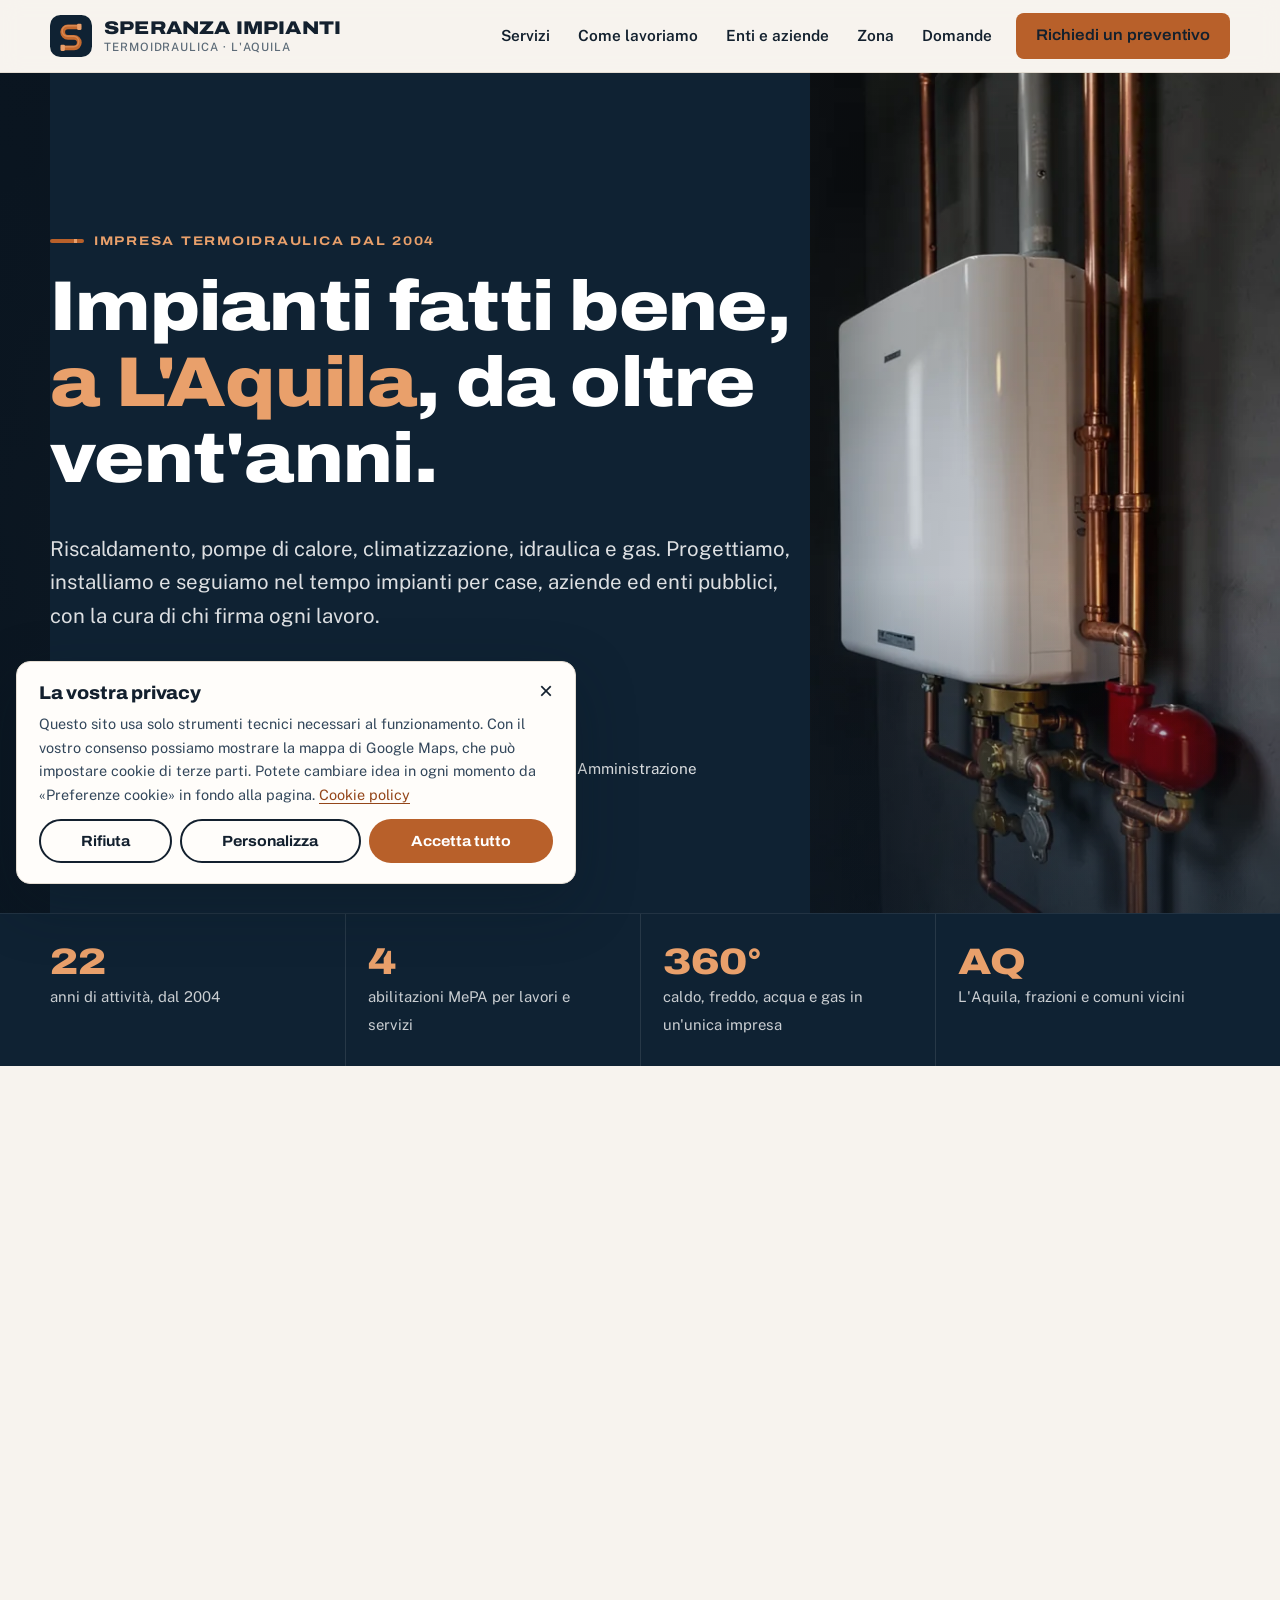
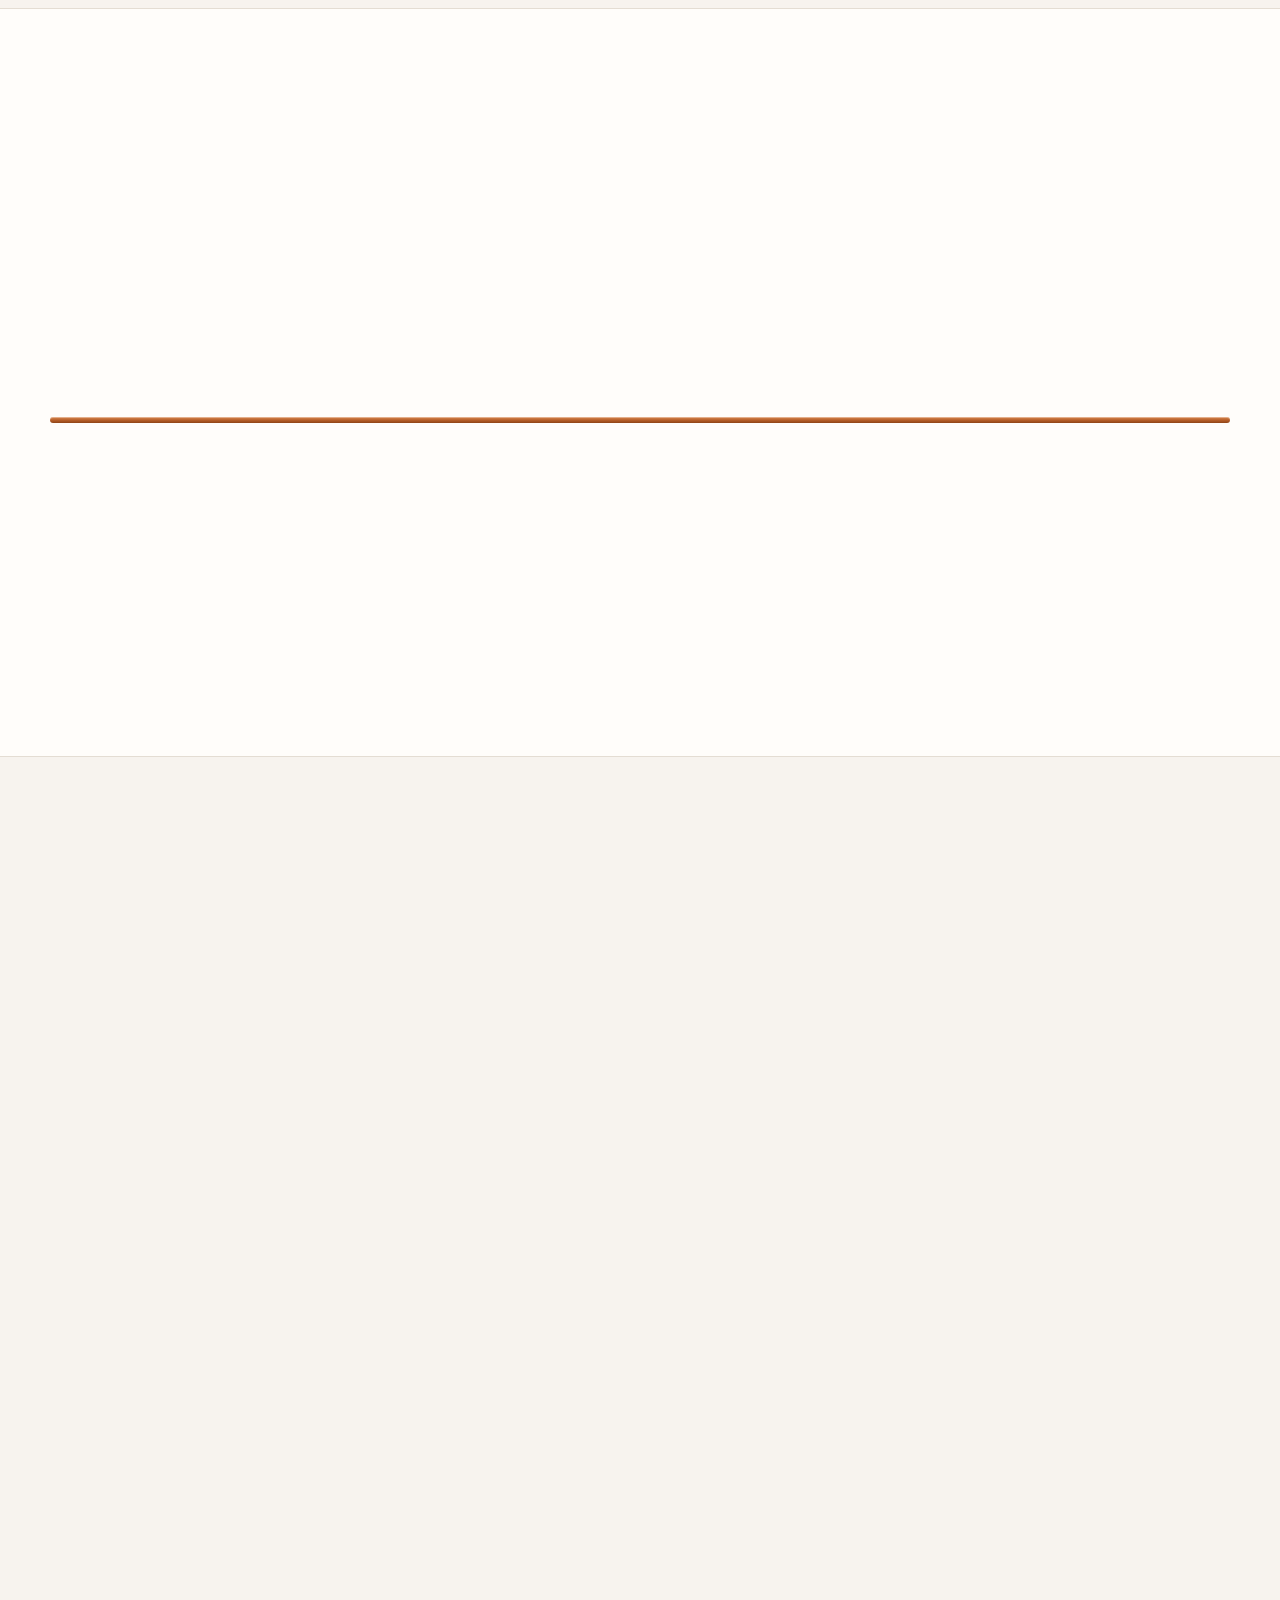
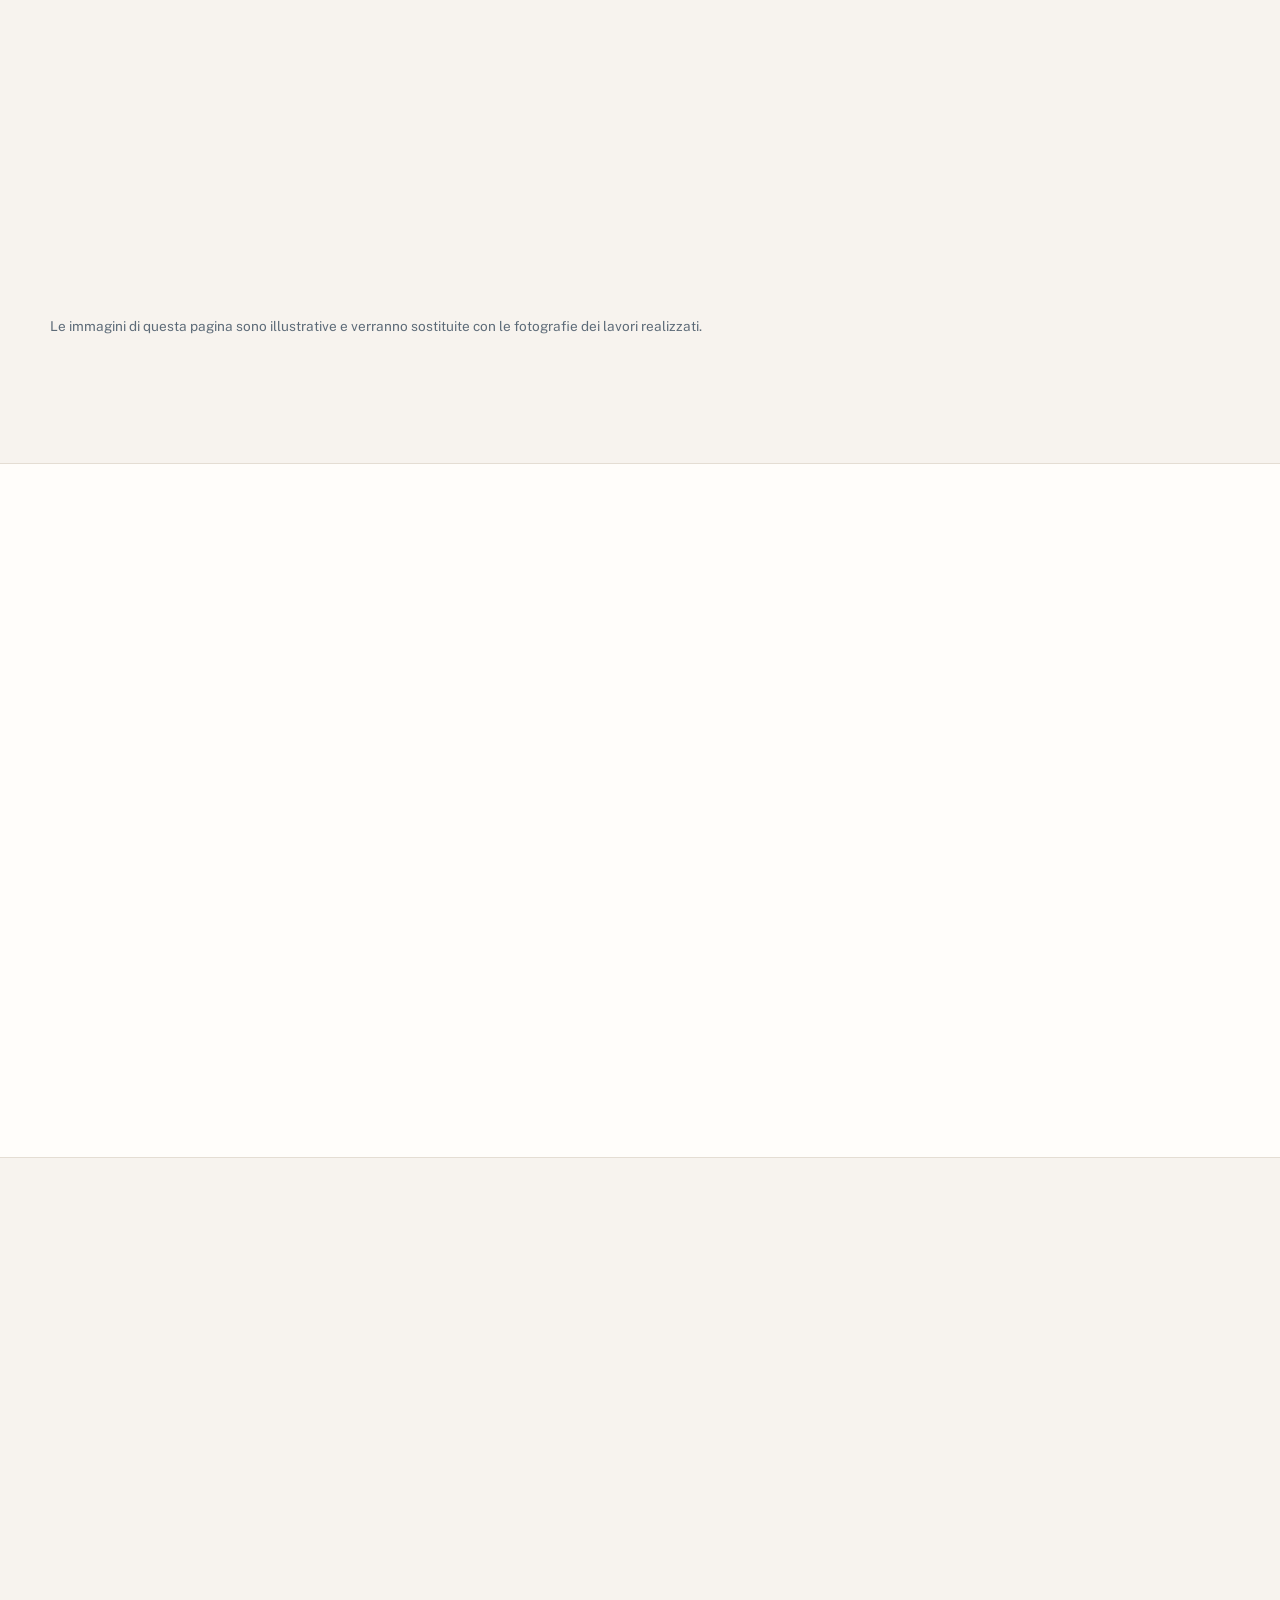
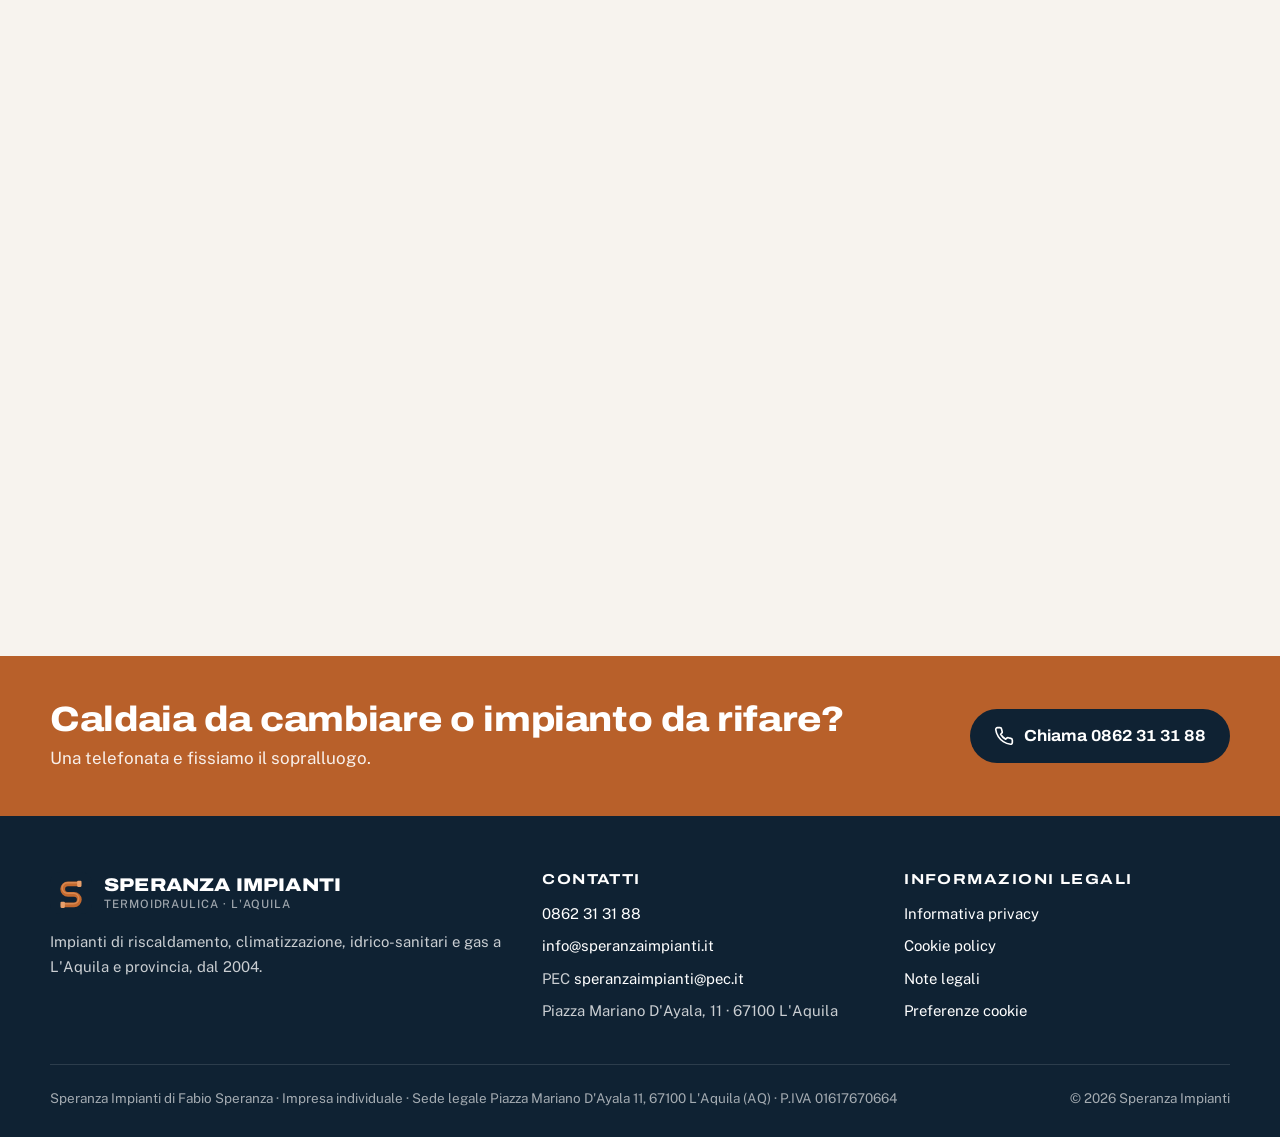
==== index.html @ 98e629a6 "Prima versione della landing page di Speranza Impianti Home con servizi, metodo, abilitazioni MePA, " ====
<!doctype html>
<html lang="it" class="no-js">
<head>
<meta charset="utf-8">
<meta name="viewport" content="width=device-width, initial-scale=1">
<title>Speranza Impianti · Idraulico e termoidraulica a L'Aquila | Caldaie, pompe di calore, clima</title>
<meta name="description" content="Impresa termoidraulica a L'Aquila dal 2004. Installazione e manutenzione di caldaie, pompe di calore, climatizzatori, impianti idraulici e gas. Chiedi un sopralluogo.">
<!-- ANTEPRIMA: togliere "noindex" quando il sito va online sul dominio e i dati sono confermati (vedi README) -->
<meta name="robots" content="noindex, follow">
<link rel="canonical" href="https://www.speranzaimpianti.it/">
<meta name="theme-color" content="#0f2233">
<meta http-equiv="Content-Security-Policy" content="default-src 'self'; img-src 'self' data:; style-src 'self'; script-src 'self'; font-src 'self'; frame-src https://www.google.com https://maps.google.com; connect-src 'self'; base-uri 'self'; form-action 'self' mailto:; object-src 'none'">
<meta name="referrer" content="strict-origin-when-cross-origin">
<meta name="format-detection" content="telephone=yes">
<meta name="geo.region" content="IT-AQ">
<meta name="geo.placename" content="L'Aquila">
<meta name="geo.position" content="42.36265;13.38543">
<meta name="ICBM" content="42.36265, 13.38543">

<meta property="og:type" content="website">
<meta property="og:locale" content="it_IT">
<meta property="og:site_name" content="Speranza Impianti">
<meta property="og:title" content="Speranza Impianti · Termoidraulica a L'Aquila dal 2004">
<meta property="og:description" content="Caldaie, pompe di calore, climatizzazione, impianti idraulici e gas. Lavori fatti bene, con serietà, a L'Aquila e provincia.">
<meta property="og:url" content="https://www.speranzaimpianti.it/">
<meta property="og:image" content="https://www.speranzaimpianti.it/assets/img/og-speranza-impianti.jpg">
<meta property="og:image:width" content="1200">
<meta property="og:image:height" content="630">
<meta name="twitter:card" content="summary_large_image">

<link rel="icon" href="favicon.svg" type="image/svg+xml">
<link rel="icon" href="favicon-32.png" sizes="32x32" type="image/png">
<link rel="apple-touch-icon" href="apple-touch-icon.png">
<link rel="manifest" href="site.webmanifest">
<link rel="preload" href="assets/fonts/archivo-normal.woff2" as="font" type="font/woff2" crossorigin>
<link rel="preload" href="assets/img/hero-1600.webp" as="image" type="image/webp" imagesrcset="assets/img/hero-800.webp 800w, assets/img/hero-1600.webp 1600w" imagesizes="100vw">
<link rel="stylesheet" href="assets/css/style.css">

<script type="application/ld+json">
{
  "@context": "https://schema.org",
  "@graph": [
    {
      "@type": ["HVACBusiness", "Plumber"],
      "@id": "https://www.speranzaimpianti.it/#impresa",
      "name": "Speranza Impianti",
      "legalName": "Speranza Impianti di Fabio Speranza",
      "alternateName": "Speranza Impianti di Speranza Fabio",
      "description": "Impresa termoidraulica a L'Aquila dal 2004: installazione e manutenzione di caldaie, pompe di calore, climatizzatori, impianti idrico-sanitari, impianti gas e impianti tecnologici per privati, aziende ed enti pubblici.",
      "url": "https://www.speranzaimpianti.it/",
      "logo": "https://www.speranzaimpianti.it/apple-touch-icon.png",
      "image": "https://www.speranzaimpianti.it/assets/img/og-speranza-impianti.jpg",
      "telephone": "+390862313188",
      "vatID": "IT01617670664",
      "taxID": "01617670664",
      "foundingDate": "2004",
      "founder": { "@type": "Person", "name": "Fabio Speranza" },
      "address": {
        "@type": "PostalAddress",
        "streetAddress": "Piazza Mariano D'Ayala, 11",
        "addressLocality": "L'Aquila",
        "postalCode": "67100",
        "addressRegion": "AQ",
        "addressCountry": "IT"
      },
      "geo": { "@type": "GeoCoordinates", "latitude": 42.36265, "longitude": 13.38543 },
      "hasMap": "https://www.google.com/maps/search/?api=1&query=Piazza+Mariano+D%27Ayala+11+67100+L%27Aquila",
      "openingHoursSpecification": [
        { "@type": "OpeningHoursSpecification", "dayOfWeek": ["Monday", "Tuesday", "Wednesday", "Thursday", "Friday"], "opens": "08:15", "closes": "12:45" },
        { "@type": "OpeningHoursSpecification", "dayOfWeek": ["Monday", "Tuesday", "Thursday", "Friday"], "opens": "14:15", "closes": "17:00" }
      ],
      "areaServed": [
        { "@type": "City", "name": "L'Aquila" },
        { "@type": "AdministrativeArea", "name": "Provincia dell'Aquila" }
      ],
      "knowsAbout": ["caldaie a condensazione", "pompe di calore", "climatizzazione", "impianti idrico-sanitari", "impianti a gas", "riscaldamento a pavimento", "solare termico", "impianti tecnologici"],
      "hasOfferCatalog": {
        "@type": "OfferCatalog",
        "name": "Servizi di termoidraulica",
        "itemListElement": [
          { "@type": "Offer", "itemOffered": { "@type": "Service", "name": "Installazione e sostituzione caldaie a condensazione" } },
          { "@type": "Offer", "itemOffered": { "@type": "Service", "name": "Manutenzione caldaie e controllo di efficienza energetica" } },
          { "@type": "Offer", "itemOffered": { "@type": "Service", "name": "Pompe di calore e sistemi ibridi" } },
          { "@type": "Offer", "itemOffered": { "@type": "Service", "name": "Installazione climatizzatori" } },
          { "@type": "Offer", "itemOffered": { "@type": "Service", "name": "Impianti idrico-sanitari e rifacimento bagni" } },
          { "@type": "Offer", "itemOffered": { "@type": "Service", "name": "Riscaldamento a pavimento" } },
          { "@type": "Offer", "itemOffered": { "@type": "Service", "name": "Impianti di distribuzione del gas" } },
          { "@type": "Offer", "itemOffered": { "@type": "Service", "name": "Impianti tecnologici per enti pubblici e aziende" } }
        ]
      }
    },
    {
      "@type": "WebSite",
      "@id": "https://www.speranzaimpianti.it/#sito",
      "url": "https://www.speranzaimpianti.it/",
      "name": "Speranza Impianti",
      "inLanguage": "it-IT",
      "publisher": { "@id": "https://www.speranzaimpianti.it/#impresa" }
    },
    {
      "@type": "FAQPage",
      "mainEntity": [
        { "@type": "Question", "name": "In quali zone lavorate?", "acceptedAnswer": { "@type": "Answer", "text": "Lavoriamo a L'Aquila città e nelle frazioni, e nei comuni della provincia vicini al capoluogo. Per interventi più lontani chiamateci e valutiamo caso per caso." } },
        { "@type": "Question", "name": "Ogni quanto va fatta la manutenzione della caldaia?", "acceptedAnswer": { "@type": "Answer", "text": "La frequenza della manutenzione la indicano il costruttore e l'installatore nel libretto di impianto, e per la maggior parte delle caldaie domestiche è annuale. Il controllo di efficienza energetica ha invece scadenze fissate dalla legge in base al tipo e alla potenza dell'impianto. Vi diciamo noi quando è il momento e aggiorniamo il libretto." } },
        { "@type": "Question", "name": "Rilasciate la dichiarazione di conformità?", "acceptedAnswer": { "@type": "Answer", "text": "Sì. Ogni impianto nuovo o modificato viene consegnato con la dichiarazione di conformità prevista dal D.M. 37/2008, completa degli allegati obbligatori. È il documento che serve per l'agibilità, per le pratiche di incentivo e per la sicurezza della casa." } },
        { "@type": "Question", "name": "Una pompa di calore funziona anche con gli inverni dell'Aquila?", "acceptedAnswer": { "@type": "Answer", "text": "Le pompe di calore moderne lavorano anche con temperature esterne molto basse, ma vanno dimensionate bene e abbinate ai terminali giusti. In molte case aquilane la soluzione migliore è un sistema ibrido con caldaia a condensazione. Lo valutiamo insieme durante il sopralluogo." } },
        { "@type": "Question", "name": "Mi aiutate con incentivi e detrazioni?", "acceptedAnswer": { "@type": "Answer", "text": "Vi indichiamo quali incentivi e detrazioni possono applicarsi al vostro intervento e prepariamo la documentazione tecnica che spetta all'impresa. Le regole cambiano spesso, per questo le verifichiamo ogni volta prima del preventivo." } },
        { "@type": "Question", "name": "Lavorate anche per enti pubblici e aziende?", "acceptedAnswer": { "@type": "Answer", "text": "Sì. L'impresa è abilitata sul Mercato Elettronico della Pubblica Amministrazione (MePA) per impianti tecnologici, impianti idrico-sanitari, impianti elettrici interni e servizi termoidraulici e di condizionamento." } }
      ]
    }
  ]
}
</script>
<script src="assets/js/main.js" defer></script>
</head>
<body>
<a class="skip" href="#contenuto">Vai al contenuto</a>

<svg class="sprite" width="0" height="0" aria-hidden="true">
  <symbol id="i-phone" viewBox="0 0 24 24"><path fill="none" stroke="currentColor" stroke-width="2" stroke-linecap="round" stroke-linejoin="round" d="M22 16.9v3a2 2 0 0 1-2.2 2 19.8 19.8 0 0 1-8.6-3.1 19.5 19.5 0 0 1-6-6A19.8 19.8 0 0 1 2.1 4.2 2 2 0 0 1 4.1 2h3a2 2 0 0 1 2 1.7c.1 1 .4 1.9.7 2.8a2 2 0 0 1-.5 2.1L8 9.9a16 16 0 0 0 6 6l1.3-1.3a2 2 0 0 1 2.1-.4c.9.3 1.8.6 2.8.7a2 2 0 0 1 1.7 2z"/></symbol>
  <symbol id="i-pin" viewBox="0 0 24 24"><path fill="none" stroke="currentColor" stroke-width="2" stroke-linecap="round" stroke-linejoin="round" d="M20 10c0 6-8 12-8 12s-8-6-8-12a8 8 0 0 1 16 0z"/><circle cx="12" cy="10" r="3" fill="none" stroke="currentColor" stroke-width="2"/></symbol>
  <symbol id="i-clock" viewBox="0 0 24 24"><circle cx="12" cy="12" r="10" fill="none" stroke="currentColor" stroke-width="2"/><path fill="none" stroke="currentColor" stroke-width="2" stroke-linecap="round" d="M12 6v6l4 2"/></symbol>
  <symbol id="i-mail" viewBox="0 0 24 24"><rect x="2" y="4" width="20" height="16" rx="2" fill="none" stroke="currentColor" stroke-width="2"/><path fill="none" stroke="currentColor" stroke-width="2" d="m22 6-10 7L2 6"/></symbol>
  <symbol id="i-check" viewBox="0 0 24 24"><path fill="none" stroke="currentColor" stroke-width="2.4" stroke-linecap="round" stroke-linejoin="round" d="M20 6 9 17l-5-5"/></symbol>
  <symbol id="i-shield" viewBox="0 0 24 24"><path fill="none" stroke="currentColor" stroke-width="2" stroke-linejoin="round" d="M12 22s8-4 8-10V5l-8-3-8 3v7c0 6 8 10 8 10z"/><path fill="none" stroke="currentColor" stroke-width="2" stroke-linecap="round" stroke-linejoin="round" d="m9 12 2 2 4-4"/></symbol>
  <symbol id="i-calendar" viewBox="0 0 24 24"><rect x="3" y="4" width="18" height="18" rx="2" fill="none" stroke="currentColor" stroke-width="2"/><path fill="none" stroke="currentColor" stroke-width="2" stroke-linecap="round" d="M16 2v4M8 2v4M3 10h18"/></symbol>
  <symbol id="i-doc" viewBox="0 0 24 24"><path fill="none" stroke="currentColor" stroke-width="2" stroke-linejoin="round" d="M14 2H6a2 2 0 0 0-2 2v16a2 2 0 0 0 2 2h12a2 2 0 0 0 2-2V8z"/><path fill="none" stroke="currentColor" stroke-width="2" stroke-linecap="round" d="M14 2v6h6M8 13h8M8 17h6"/></symbol>
  <symbol id="i-tool" viewBox="0 0 24 24"><path fill="none" stroke="currentColor" stroke-width="2" stroke-linecap="round" stroke-linejoin="round" d="M14.7 6.3a1 1 0 0 0 0 1.4l1.6 1.6a1 1 0 0 0 1.4 0l3.8-3.8a6 6 0 0 1-7.9 7.9l-6.9 6.9a2.1 2.1 0 0 1-3-3l6.9-6.9a6 6 0 0 1 7.9-7.9z"/></symbol>
  <symbol id="i-flame" viewBox="0 0 24 24"><path fill="none" stroke="currentColor" stroke-width="2" stroke-linecap="round" stroke-linejoin="round" d="M8.5 14.5A2.5 2.5 0 0 0 11 12c0-1.4-.5-2-1-3-1.1-2.1-.2-4 2-6 .5 2.5 2 4.9 4 6.5 2 1.6 3 3.5 3 5.5a7 7 0 1 1-14 0c0-1.2.4-2.3 1-3.4.5 1.3 1.5 2.4 2.5 2.9z"/></symbol>
  <symbol id="i-drop" viewBox="0 0 24 24"><path fill="none" stroke="currentColor" stroke-width="2" stroke-linejoin="round" d="M12 2.7s6.5 7 6.5 11.8a6.5 6.5 0 0 1-13 0C5.5 9.7 12 2.7 12 2.7z"/></symbol>
  <symbol id="i-snow" viewBox="0 0 24 24"><path fill="none" stroke="currentColor" stroke-width="2" stroke-linecap="round" d="M12 2v20M4.9 6l14.2 12M19.1 6 4.9 18M9 4l3 2 3-2M9 20l3-2 3 2"/></symbol>
  <symbol id="i-leaf" viewBox="0 0 24 24"><path fill="none" stroke="currentColor" stroke-width="2" stroke-linecap="round" stroke-linejoin="round" d="M11 20A7 7 0 0 1 9.8 6.1C15.5 5 17 4.5 19 2c1 2 2 4.2 2 8 0 5.5-4.8 10-10 10z"/><path fill="none" stroke="currentColor" stroke-width="2" stroke-linecap="round" d="M2 21c0-3 1.9-5.5 5.1-6.1 2.4-.4 4.9-2 5.9-3.9"/></symbol>
  <symbol id="i-building" viewBox="0 0 24 24"><rect x="4" y="2" width="16" height="20" rx="1" fill="none" stroke="currentColor" stroke-width="2"/><path fill="none" stroke="currentColor" stroke-width="2" stroke-linecap="round" d="M9 22v-4h6v4M8 6h.01M12 6h.01M16 6h.01M8 10h.01M12 10h.01M16 10h.01M8 14h.01M12 14h.01M16 14h.01"/></symbol>
  <symbol id="i-handshake" viewBox="0 0 24 24"><path fill="none" stroke="currentColor" stroke-width="2" stroke-linecap="round" stroke-linejoin="round" d="m11 17 2 2a1 1 0 1 0 3-3M14 14l2.5 2.5a1 1 0 1 0 3-3l-3.9-3.9a3 3 0 0 0-4.2 0l-.9.9a1 1 0 1 1-3-3l2.8-2.8a5.8 5.8 0 0 1 7.1-.9l.5.3a4 4 0 0 0 2.6.6H21M21 3l1 11h-2M3 3 2 14l6.5 6.5a1 1 0 1 0 3-3M3 4h8"/></symbol>
  <symbol id="i-menu" viewBox="0 0 24 24"><path fill="none" stroke="currentColor" stroke-width="2" stroke-linecap="round" d="M3 6h18M3 12h18M3 18h18"/></symbol>
  <symbol id="i-logo" viewBox="0 0 48 48"><rect width="48" height="48" rx="12" fill="#0f2233"/><path d="M33 13.5H20.5a6 6 0 0 0 0 12h7a6 6 0 0 1 0 12H15" fill="none" stroke="#c46a2f" stroke-width="5.5" stroke-linecap="round"/><path d="M33 13.5H20.5a6 6 0 0 0 0 12h7a6 6 0 0 1 0 12H15" fill="none" stroke="#e9a06b" stroke-width="1.6" stroke-linecap="round" opacity=".55" transform="translate(-.6 -1.2)"/><rect x="31" y="10" width="5" height="7" rx="1.2" fill="#e9a06b"/><rect x="12" y="34" width="5" height="7" rx="1.2" fill="#e9a06b"/></symbol>
</svg>

<header class="site-header">
  <div class="wrap header-in">
    <a class="brand" href="#top" aria-label="Speranza Impianti, torna all'inizio">
      <svg aria-hidden="true"><use href="#i-logo"/></svg>
      <span class="brand-name">SPERANZA IMPIANTI<small>Termoidraulica · L'Aquila</small></span>
    </a>
    <button class="nav-toggle" aria-expanded="false" aria-controls="menu" aria-label="Apri il menu"><svg aria-hidden="true"><use href="#i-menu"/></svg></button>
    <nav class="nav" id="menu" aria-label="Menu principale">
      <a href="#servizi">Servizi</a>
      <a href="#metodo">Come lavoriamo</a>
      <a href="#enti">Enti e aziende</a>
      <a href="#zona">Zona</a>
      <a href="#faq">Domande</a>
      <a class="btn btn-primary" href="#contatti">Richiedi un preventivo</a>
    </nav>
  </div>
</header>

<main id="contenuto">
  <section class="hero" id="top">
    <div class="hero-media">
      <img src="assets/img/hero-1600.webp" srcset="assets/img/hero-800.webp 800w, assets/img/hero-1600.webp 1600w" sizes="100vw" width="1600" height="900" alt="Caldaia murale a condensazione con tubazioni in rame e vaso di espansione rosso" fetchpriority="high">
    </div>
    <div class="wrap">
      <div class="hero-in on-dark">
        <span class="kicker">Impresa termoidraulica dal 2004</span>
        <h1>Impianti fatti bene, <em>a L'Aquila</em>, da oltre vent'anni.</h1>
        <p class="lead">Riscaldamento, pompe di calore, climatizzazione, idraulica e gas. Progettiamo, installiamo e seguiamo nel tempo impianti per case, aziende ed enti pubblici, con la cura di chi firma ogni lavoro.</p>
        <div class="hero-cta">
          <a class="btn btn-primary" href="#contatti"><svg aria-hidden="true"><use href="#i-calendar"/></svg>Chiedi un sopralluogo</a>
          <a class="btn btn-ghost" href="tel:+390862313188"><svg aria-hidden="true"><use href="#i-phone"/></svg>0862 31 31 88</a>
        </div>
        <ul class="hero-facts">
          <li><svg aria-hidden="true"><use href="#i-check"/></svg>Impianti certificati D.M. 37/2008</li>
          <li><svg aria-hidden="true"><use href="#i-check"/></svg>Abilitati MePA per la Pubblica Amministrazione</li>
          <li><svg aria-hidden="true"><use href="#i-check"/></svg>Ufficio in Piazza Mariano D'Ayala</li>
        </ul>
      </div>
    </div>
  </section>

  <section class="stats" aria-label="L'impresa in breve">
    <div class="wrap stats-in">
      <div class="stat"><b data-anni>20+</b><span>anni di attività, dal 2004</span></div>
      <div class="stat"><b>4</b><span>abilitazioni MePA per lavori e servizi</span></div>
      <div class="stat"><b>360°</b><span>caldo, freddo, acqua e gas in un'unica impresa</span></div>
      <div class="stat"><b>AQ</b><span>L'Aquila, frazioni e comuni vicini</span></div>
    </div>
  </section>

  <section class="section" id="servizi">
    <div class="wrap">
      <div class="section-head reveal">
        <div>
          <span class="kicker">01 · Servizi</span>
          <h2>Tutto quello che scalda, rinfresca e porta l'acqua in casa.</h2>
        </div>
        <p>Un solo interlocutore dall'impianto nuovo alla manutenzione. Scegliamo con voi la soluzione adatta all'edificio, al clima aquilano e al budget, e la realizziamo a regola d'arte.</p>
      </div>

      <div class="services">
        <article class="card reveal">
          <figure><img src="assets/img/caldaia-640.webp" srcset="assets/img/caldaia-640.webp 640w, assets/img/caldaia-1200.webp 1200w" sizes="(max-width: 640px) 100vw, (max-width: 1000px) 50vw, 380px" width="640" height="416" loading="lazy" alt="Tecnico che analizza i fumi di una caldaia murale"></figure>
          <div class="card-body">
            <h3>Caldaie a condensazione</h3>
            <p>Installazione e sostituzione di caldaie murali e a basamento, con analisi dei fumi, scarichi a norma e messa in servizio.</p>
            <ul><li>Sostituzione della vecchia caldaia</li><li>Manutenzione e libretto di impianto</li><li>Controllo di efficienza energetica</li></ul>
          </div>
        </article>
        <article class="card reveal">
          <figure><img src="assets/img/pompa-calore-640.webp" srcset="assets/img/pompa-calore-640.webp 640w, assets/img/pompa-calore-1200.webp 1200w" sizes="(max-width: 640px) 100vw, (max-width: 1000px) 50vw, 380px" width="640" height="416" loading="lazy" alt="Unità esterna di una pompa di calore accanto a un muro in pietra con la neve"></figure>
          <div class="card-body">
            <h3>Pompe di calore e sistemi ibridi</h3>
            <p>Pompe di calore aria-acqua e sistemi ibridi con caldaia, dimensionati per gli inverni di montagna e per ridurre i consumi.</p>
            <ul><li>Riscaldamento e acqua calda sanitaria</li><li>Integrazione con impianti esistenti</li><li>Supporto per incentivi e detrazioni</li></ul>
          </div>
        </article>
        <article class="card reveal">
          <figure><img src="assets/img/climatizzazione-640.webp" srcset="assets/img/climatizzazione-640.webp 640w, assets/img/climatizzazione-1200.webp 1200w" sizes="(max-width: 640px) 100vw, (max-width: 1000px) 50vw, 380px" width="640" height="416" loading="lazy" alt="Soggiorno luminoso con climatizzatore a parete"></figure>
          <div class="card-body">
            <h3>Climatizzazione</h3>
            <p>Climatizzatori mono e multisplit, canalizzati e sistemi per uffici e negozi, installati con linee pulite e scarichi condensa curati.</p>
            <ul><li>Installazione e sostituzione</li><li>Sanificazione e manutenzione</li><li>Pompe di calore aria-aria</li></ul>
          </div>
        </article>
        <article class="card reveal">
          <figure><img src="assets/img/bagno-640.webp" srcset="assets/img/bagno-640.webp 640w, assets/img/bagno-1200.webp 1200w" sizes="(max-width: 640px) 100vw, (max-width: 1000px) 50vw, 380px" width="640" height="416" loading="lazy" alt="Bagno ristrutturato con doccia a filo pavimento e mobile sospeso in legno"></figure>
          <div class="card-body">
            <h3>Impianti idrico-sanitari e bagni</h3>
            <p>Rifacimento di impianti idrici e scarichi, bagni nuovi chiavi in mano, adduzione e distribuzione dell'acqua in case e condomini.</p>
            <ul><li>Ristrutturazione completa del bagno</li><li>Sostituzione di tubazioni vecchie</li><li>Riparazione di perdite</li></ul>
          </div>
        </article>
        <article class="card reveal">
          <figure><img src="assets/img/pavimento-640.webp" srcset="assets/img/pavimento-640.webp 640w, assets/img/pavimento-1200.webp 1200w" sizes="(max-width: 640px) 100vw, (max-width: 1000px) 50vw, 380px" width="640" height="416" loading="lazy" alt="Posa di tubazioni per il riscaldamento a pavimento con collettore"></figure>
          <div class="card-body">
            <h3>Riscaldamento a pavimento e radiatori</h3>
            <p>Impianti radianti a pavimento, collettori e termoregolazione, oppure radiatori e valvole termostatiche per scaldare ogni stanza in modo uniforme.</p>
            <ul><li>Impianti radianti nelle ristrutturazioni</li><li>Termoregolazione e contabilizzazione</li><li>Bilanciamento e lavaggio impianti</li></ul>
          </div>
        </article>
        <article class="card reveal">
          <figure><img src="assets/img/manutenzione-640.webp" srcset="assets/img/manutenzione-640.webp 640w, assets/img/manutenzione-1200.webp 1200w" sizes="(max-width: 640px) 100vw, (max-width: 1000px) 50vw, 380px" width="640" height="416" loading="lazy" alt="Mani di un idraulico che serrano un raccordo in ottone su un tubo di rame"></figure>
          <div class="card-body">
            <h3>Impianti gas</h3>
            <p>Realizzazione e adeguamento di impianti per la distribuzione del gas, con prove di tenuta e documentazione per l'attivazione della fornitura.</p>
            <ul><li>Nuovi allacci e modifiche</li><li>Prove di tenuta</li><li>Adeguamento alle norme</li></ul>
          </div>
        </article>
        <article class="card reveal">
          <figure><img src="assets/img/solare-640.webp" srcset="assets/img/solare-640.webp 640w, assets/img/solare-1200.webp 1200w" sizes="(max-width: 640px) 100vw, (max-width: 1000px) 50vw, 380px" width="640" height="416" loading="lazy" alt="Pannelli solari sul tetto in coppi di una casa in collina"></figure>
          <div class="card-body">
            <h3>Solare termico e rinnovabili</h3>
            <p>Collettori solari per l'acqua calda e integrazione delle fonti rinnovabili con l'impianto di riscaldamento, per spendere meno ogni mese.</p>
            <ul><li>Solare termico e accumuli</li><li>Abbinamento con pompe di calore</li><li>Valutazione dei risparmi</li></ul>
          </div>
        </article>
        <article class="card reveal">
          <figure><img src="assets/img/laboratorio-640.webp" srcset="assets/img/laboratorio-640.webp 640w, assets/img/laboratorio-1200.webp 1200w" sizes="(max-width: 640px) 100vw, (max-width: 1000px) 50vw, 380px" width="640" height="416" loading="lazy" alt="Banco da lavoro ordinato con raccordi, tubi di rame e attrezzi"></figure>
          <div class="card-body">
            <h3>Manutenzione e assistenza</h3>
            <p>Controlli periodici, riparazioni e interventi su impianti esistenti, anche installati da altri. Teniamo traccia di ogni intervento sul libretto.</p>
            <ul><li>Manutenzione programmata</li><li>Ricerca e riparazione guasti</li><li>Verifica di impianti esistenti</li></ul>
          </div>
        </article>
        <article class="card reveal">
          <figure><img src="assets/img/centrale-800.webp" width="800" height="467" loading="lazy" alt="Locale tecnico con tubazioni e valvole installate in modo ordinato" class="pos-right"></figure>
          <div class="card-body">
            <h3>Impianti tecnologici per edifici</h3>
            <p>Per condomini, aziende ed enti realizziamo impianti termici, idrico-sanitari ed elettrici interni coordinati tra loro, con un unico referente di cantiere.</p>
            <ul><li>Centrali termiche</li><li>Impianti elettrici interni</li><li>Lavori pubblici tramite MePA</li></ul>
          </div>
        </article>
      </div>
    </div>
  </section>

  <section class="section bg-paper" id="metodo">
    <div class="wrap">
      <div class="section-head reveal">
        <div>
          <span class="kicker">02 · Come lavoriamo</span>
          <h2>Quattro passaggi chiari, dal sopralluogo all'assistenza.</h2>
        </div>
        <p>Sapete sempre cosa faremo, quanto costerà e quando finiremo. A lavoro concluso restiamo il vostro punto di riferimento per l'impianto.</p>
      </div>
      <ol class="steps" role="list">
        <li class="step reveal"><span class="step-num" aria-hidden="true">1</span><div><h3>Sopralluogo</h3><p>Veniamo a vedere l'edificio e l'impianto esistente, ascoltiamo le vostre esigenze e prendiamo le misure.</p></div></li>
        <li class="step reveal"><span class="step-num" aria-hidden="true">2</span><div><h3>Proposta e preventivo</h3><p>Vi spieghiamo la soluzione consigliata e le alternative, con un preventivo scritto e voce per voce.</p></div></li>
        <li class="step reveal"><span class="step-num" aria-hidden="true">3</span><div><h3>Installazione a regola d'arte</h3><p>Materiali di marca, cantiere ordinato e collaudo finale. Consegniamo la dichiarazione di conformità prevista dal D.M. 37/2008.</p></div></li>
        <li class="step reveal"><span class="step-num" aria-hidden="true">4</span><div><h3>Assistenza nel tempo</h3><p>Manutenzioni programmate, libretto di impianto aggiornato e un numero da chiamare quando serve.</p></div></li>
      </ol>
    </div>
  </section>

  <section class="section" id="qualita">
    <div class="wrap split">
      <div class="photo-stack reveal">
        <img src="assets/img/pavimento-1200.webp" width="1200" height="780" loading="lazy" alt="Impianto di riscaldamento a pavimento in fase di posa">
        <img class="small" src="assets/img/manutenzione-640.webp" width="640" height="416" loading="lazy" alt="Dettaglio di un raccordo in ottone su tubazione in rame">
      </div>
      <div class="reveal">
        <span class="kicker">03 · Qualità e serietà</span>
        <h2>La differenza si vede dove non guarda nessuno.</h2>
        <p class="lead">Un impianto si giudica dopo anni, quando continua a funzionare senza sorprese. Per questo curiamo ogni raccordo, ogni pendenza e ogni isolamento come se fosse in casa nostra.</p>
        <ul class="values">
          <li><span class="ico"><svg aria-hidden="true"><use href="#i-shield"/></svg></span><div><b>Sicurezza e norme</b><span>Impianti progettati e certificati secondo le norme tecniche, con tutta la documentazione in ordine.</span></div></li>
          <li><span class="ico"><svg aria-hidden="true"><use href="#i-doc"/></svg></span><div><b>Preventivi trasparenti</b><span>Prezzi scritti e chiari prima di iniziare. Se cambia qualcosa in corso d'opera ve lo diciamo subito.</span></div></li>
          <li><span class="ico"><svg aria-hidden="true"><use href="#i-handshake"/></svg></span><div><b>Un'impresa del territorio</b><span>Lavoriamo all'Aquila dal 2004 e conosciamo bene le case, i condomini e il clima della zona.</span></div></li>
          <li><span class="ico"><svg aria-hidden="true"><use href="#i-tool"/></svg></span><div><b>Cantieri puliti e puntuali</b><span>Rispettiamo i tempi concordati e lasciamo gli ambienti come li abbiamo trovati.</span></div></li>
        </ul>
      </div>
    </div>
  </section>

  <section class="section on-dark" id="enti">
    <div class="wrap pa-grid">
      <div class="reveal">
        <span class="kicker">04 · Enti pubblici e aziende</span>
        <h2>Abilitati sul Mercato Elettronico della Pubblica Amministrazione.</h2>
        <p>Scuole, uffici, impianti sportivi, condomini e attività commerciali richiedono affidabilità, documentazione impeccabile e tempi certi. Speranza Impianti è abilitata sul MePA di Consip e può ricevere ordini diretti e richieste di offerta dalle pubbliche amministrazioni.</p>
        <p>Per le aziende curiamo impianti di riscaldamento, climatizzazione e idrico-sanitari di uffici, negozi e capannoni, con contratti di manutenzione su misura.</p>
        <a class="btn btn-primary mt-8" href="#contatti">Contattaci per un'offerta</a>
      </div>
      <div class="reveal">
        <ul class="cat-list">
          <li><code>OG 11</code><span>Impianti tecnologici</span></li>
          <li><code>OS 3</code><span>Impianti idrico-sanitario, cucine, lavanderie</span></li>
          <li><code>OS 30</code><span>Impianti interni elettrici, telefonici, radiotelefonici e televisivi</span></li>
          <li><code>Servizi</code><span>Impianti termoidraulici e di condizionamento</span></li>
        </ul>
        <p class="note mt-14">Categorie di abilitazione al MePA (Consip) ottenute nel 2022. Le abilitazioni MePA sono distinte dall'attestazione SOA.</p>
      </div>
    </div>
  </section>

  <section class="section" id="lavori">
    <div class="wrap">
      <div class="section-head reveal">
        <div>
          <span class="kicker">05 · Lavori</span>
          <h2>Ordine, precisione, materiali che durano.</h2>
        </div>
        <p>Ogni impianto è diverso, ma il metodo resta lo stesso. Qui sotto alcune tipologie di intervento che seguiamo ogni settimana.</p>
      </div>
      <div class="gallery reveal">
        <figure><img src="assets/img/centrale-1600.webp" width="1600" height="933" loading="lazy" alt="Caldaia murale con collegamenti in rame e collettori"><figcaption>Centrale termica domestica</figcaption></figure>
        <figure><img src="assets/img/bagno-640.webp" width="640" height="416" loading="lazy" alt="Bagno moderno con doccia in vetro"><figcaption>Rifacimento bagno</figcaption></figure>
        <figure><img src="assets/img/pompa-calore-640.webp" width="640" height="416" loading="lazy" alt="Pompa di calore installata all'esterno in inverno"><figcaption>Pompa di calore</figcaption></figure>
        <figure><img src="assets/img/pavimento-1200.webp" width="1200" height="780" loading="lazy" alt="Riscaldamento a pavimento con collettore in acciaio"><figcaption>Impianto radiante</figcaption></figure>
        <figure><img src="assets/img/climatizzazione-640.webp" width="640" height="416" loading="lazy" alt="Climatizzatore a parete in un soggiorno"><figcaption>Climatizzazione</figcaption></figure>
        <figure><img src="assets/img/solare-640.webp" width="640" height="416" loading="lazy" alt="Pannelli solari su un tetto in coppi"><figcaption>Solare termico</figcaption></figure>
      </div>
      <p class="disclaimer-img">Le immagini di questa pagina sono illustrative e verranno sostituite con le fotografie dei lavori realizzati.</p>
    </div>
  </section>

  <section class="section bg-paper" id="incentivi">
    <div class="wrap">
      <div class="incentive reveal">
        <div>
          <span class="kicker">06 · Incentivi</span>
          <h2>Rinnovare l'impianto può costare meno di quanto pensate.</h2>
          <p>Sostituire una vecchia caldaia o passare a una pompa di calore può dare diritto a detrazioni fiscali e contributi per il risparmio energetico. Le regole cambiano spesso. Prima del preventivo verifichiamo con voi cosa si applica al vostro caso e prepariamo la documentazione tecnica di nostra competenza.</p>
        </div>
        <ul>
          <li>Detrazioni per il risparmio energetico e le ristrutturazioni</li>
          <li>Conto Termico per pompe di calore e solare termico</li>
          <li>Asseverazioni e schede tecniche coordinate con il vostro tecnico o commercialista</li>
        </ul>
      </div>
    </div>
  </section>

  <section class="section" id="zona">
    <div class="wrap zone">
      <div class="reveal">
        <span class="kicker">07 · Zona servita</span>
        <h2>L'Aquila e dintorni, con tempi di intervento rapidi.</h2>
        <p>L'ufficio è in Piazza Mariano D'Ayala, nel quartiere di Santa Barbara. Da qui raggiungiamo in poco tempo la città, le frazioni e i comuni vicini.</p>
        <p>Per interventi fuori zona chiamateci, valutiamo volentieri.</p>
      </div>
      <ul class="chips reveal" aria-label="Località servite">
        <li class="main">L'Aquila</li>
        <li>Centro storico</li><li>Pettino</li><li>Santa Barbara</li><li>Coppito</li><li>Sassa</li><li>Preturo</li><li>Pile</li><li>Torretta</li><li>Paganica</li><li>Bazzano</li><li>San Gregorio</li><li>Onna</li><li>Arischia</li><li>Assergi</li><li>Camarda</li><li>Monticchio</li>
        <li>Scoppito</li><li>Tornimparte</li><li>Pizzoli</li><li>Barete</li><li>Lucoli</li><li>Ocre</li><li>Fossa</li><li>Poggio Picenze</li><li>Barisciano</li><li>Rocca di Mezzo</li><li>Cagnano Amiterno</li><li>Montereale</li>
      </ul>
    </div>
  </section>

  <section class="section bg-paper" id="faq">
    <div class="wrap">
      <div class="section-head reveal">
        <div>
          <span class="kicker">08 · Domande frequenti</span>
          <h2>Le risposte che cercate più spesso.</h2>
        </div>
        <p>Se la vostra domanda non è qui, scriveteci o telefonate in ufficio.</p>
      </div>
      <div class="faq reveal">
        <details><summary>In quali zone lavorate?</summary><div><p>Lavoriamo a L'Aquila città e nelle frazioni, e nei comuni della provincia vicini al capoluogo. Per interventi più lontani chiamateci e valutiamo caso per caso.</p></div></details>
        <details><summary>Ogni quanto va fatta la manutenzione della caldaia?</summary><div><p>La frequenza della manutenzione la indicano il costruttore e l'installatore nel libretto di impianto, e per la maggior parte delle caldaie domestiche è annuale. Il controllo di efficienza energetica ha invece scadenze fissate dalla legge in base al tipo e alla potenza dell'impianto. Vi diciamo noi quando è il momento e aggiorniamo il libretto.</p></div></details>
        <details><summary>Rilasciate la dichiarazione di conformità?</summary><div><p>Sì. Ogni impianto nuovo o modificato viene consegnato con la dichiarazione di conformità prevista dal D.M. 37/2008, completa degli allegati obbligatori. È il documento che serve per l'agibilità, per le pratiche di incentivo e per la sicurezza della casa.</p></div></details>
        <details><summary>Una pompa di calore funziona anche con gli inverni dell'Aquila?</summary><div><p>Le pompe di calore moderne lavorano anche con temperature esterne molto basse, ma vanno dimensionate bene e abbinate ai terminali giusti. In molte case aquilane la soluzione migliore è un sistema ibrido con caldaia a condensazione. Lo valutiamo insieme durante il sopralluogo.</p></div></details>
        <details><summary>Mi aiutate con incentivi e detrazioni?</summary><div><p>Vi indichiamo quali incentivi e detrazioni possono applicarsi al vostro intervento e prepariamo la documentazione tecnica che spetta all'impresa. Le regole cambiano spesso, per questo le verifichiamo ogni volta prima del preventivo.</p></div></details>
        <details><summary>Lavorate anche per enti pubblici e aziende?</summary><div><p>Sì. L'impresa è abilitata sul Mercato Elettronico della Pubblica Amministrazione (MePA) per impianti tecnologici, impianti idrico-sanitari, impianti elettrici interni e servizi termoidraulici e di condizionamento.</p></div></details>
      </div>
    </div>
  </section>

  <section class="section" id="contatti">
    <div class="wrap">
      <div class="section-head reveal">
        <div>
          <span class="kicker">09 · Contatti</span>
          <h2>Raccontateci cosa vi serve.</h2>
        </div>
        <p>Telefonate in orario d'ufficio oppure compilate il modulo, e vi ricontattiamo per fissare il sopralluogo.</p>
      </div>
      <div class="contact">
        <div class="reveal">
          <ul class="info-list">
            <li><span class="ico"><svg aria-hidden="true"><use href="#i-phone"/></svg></span><div><b>Telefono ufficio</b><a href="tel:+390862313188">0862 31 31 88</a></div></li>
            <li><span class="ico"><svg aria-hidden="true"><use href="#i-mail"/></svg></span><div><b>Email</b><a href="mailto:info@speranzaimpianti.it">info@speranzaimpianti.it</a></div></li>
            <li><span class="ico"><svg aria-hidden="true"><use href="#i-pin"/></svg></span><div><b>Ufficio e sede legale</b>Piazza Mariano D'Ayala, 11<br>67100 L'Aquila (AQ)<br><a href="https://www.google.com/maps/search/?api=1&amp;query=Piazza+Mariano+D%27Ayala+11+67100+L%27Aquila" target="_blank" rel="noopener">Indicazioni stradali</a></div></li>
            <li><span class="ico"><svg aria-hidden="true"><use href="#i-clock"/></svg></span><div><b>Orari ufficio</b>
              <table class="hours">
                <tr><th scope="row">Lun, mar, gio, ven</th><td>8:15–12:45 · 14:15–17:00</td></tr>
                <tr><th scope="row">Mercoledì</th><td>8:15–12:45</td></tr>
                <tr><th scope="row">Sabato e domenica</th><td>Chiuso</td></tr>
              </table>
            </div></li>
          </ul>
          <div class="map-box" id="mappa">
            <div class="map-placeholder">
              <svg class="pin" aria-hidden="true"><use href="#i-pin"/></svg>
              <p>La mappa è fornita da Google. Caricandola, Google riceve alcuni dati di navigazione e può impostare cookie.</p>
              <button class="btn btn-dark" type="button" data-load-map>Mostra la mappa</button>
            </div>
          </div>
        </div>

        <form class="form reveal" id="preventivo" novalidate>
          <h3>Richiesta di preventivo</h3>
          <p class="note">Il modulo prepara un'email con i vostri dati, che poi inviate voi dal vostro programma di posta. Nessun dato passa da server di terzi.</p>
          <div class="form-grid">
            <div><label for="f-nome">Nome e cognome <span class="req">*</span></label><input id="f-nome" name="nome" autocomplete="name" required></div>
            <div><label for="f-tel">Telefono <span class="req">*</span></label><input id="f-tel" name="telefono" type="tel" autocomplete="tel" required></div>
            <div><label for="f-email">Email</label><input id="f-email" name="email" type="email" autocomplete="email"></div>
            <div><label for="f-luogo">Località dell'intervento</label><input id="f-luogo" name="luogo" placeholder="Es. L'Aquila, Pettino"></div>
            <div class="full"><label for="f-tipo">Di cosa avete bisogno?</label>
              <select id="f-tipo" name="tipo">
                <option>Caldaia, installazione o sostituzione</option>
                <option>Manutenzione o riparazione</option>
                <option>Pompa di calore o sistema ibrido</option>
                <option>Climatizzazione</option>
                <option>Bagno o impianto idrico</option>
                <option>Riscaldamento a pavimento o radiatori</option>
                <option>Impianto gas</option>
                <option>Lavori per ente pubblico o azienda</option>
                <option>Altro</option>
              </select>
            </div>
            <div class="full"><label for="f-msg">Descrizione <span class="req">*</span></label><textarea id="f-msg" name="messaggio" required placeholder="Raccontateci in breve l'intervento, la casa o l'impianto esistente."></textarea></div>
            <div class="full"><label class="check"><input type="checkbox" id="f-privacy" required><span>Ho letto l'<a href="privacy.html">informativa privacy</a> e acconsento al trattamento dei miei dati per ricevere il preventivo richiesto. <span class="req">*</span></span></label></div>
          </div>
          <button class="btn btn-primary" type="submit"><svg aria-hidden="true"><use href="#i-mail"/></svg>Prepara la richiesta</button>
          <p class="form-msg" role="status" aria-live="polite"></p>
        </form>
      </div>
    </div>
  </section>

  <section class="cta-band">
    <div class="wrap cta-band-in">
      <div>
        <h2>Caldaia da cambiare o impianto da rifare?</h2>
        <p>Una telefonata e fissiamo il sopralluogo.</p>
      </div>
      <a class="btn btn-dark" href="tel:+390862313188"><svg aria-hidden="true"><use href="#i-phone"/></svg>Chiama 0862 31 31 88</a>
    </div>
  </section>
</main>

<footer class="site-footer">
  <div class="wrap">
    <div class="footer-grid">
      <div>
        <a class="brand" href="#top"><svg aria-hidden="true"><use href="#i-logo"/></svg><span class="brand-name">SPERANZA IMPIANTI<small>Termoidraulica · L'Aquila</small></span></a>
        <p>Impianti di riscaldamento, climatizzazione, idrico-sanitari e gas a L'Aquila e provincia, dal 2004.</p>
      </div>
      <div>
        <h4>Contatti</h4>
        <ul>
          <li><a href="tel:+390862313188">0862 31 31 88</a></li>
          <li><a href="mailto:info@speranzaimpianti.it">info@speranzaimpianti.it</a></li>
          <li>PEC <a href="mailto:speranzaimpianti@pec.it">speranzaimpianti@pec.it</a></li>
          <li>Piazza Mariano D'Ayala, 11 · 67100 L'Aquila</li>
        </ul>
      </div>
      <div>
        <h4>Informazioni legali</h4>
        <ul>
          <li><a href="privacy.html">Informativa privacy</a></li>
          <li><a href="cookie.html">Cookie policy</a></li>
          <li><a href="note-legali.html">Note legali</a></li>
          <li><button class="linklike" type="button" data-cookie-prefs>Preferenze cookie</button></li>
        </ul>
      </div>
    </div>
    <div class="legal-line">
      <span>Speranza Impianti di Fabio Speranza · Impresa individuale · Sede legale Piazza Mariano D'Ayala 11, 67100 L'Aquila (AQ) · P.IVA 01617670664</span>
      <span>© <span data-year>2026</span> Speranza Impianti</span>
    </div>
  </div>
</footer>

<div class="callbar">
  <a class="btn btn-primary" href="tel:+390862313188"><svg aria-hidden="true"><use href="#i-phone"/></svg>Chiama</a>
  <a class="btn btn-ghost" href="#contatti"><svg aria-hidden="true"><use href="#i-mail"/></svg>Preventivo</a>
</div>

<div class="cookie-banner" id="cookie-banner" role="dialog" aria-modal="false" aria-labelledby="cookie-title" hidden>
  <button class="cookie-close" type="button" data-cookie="reject" aria-label="Chiudi e continua senza accettare">×</button>
  <h2 id="cookie-title">La vostra privacy</h2>
  <p>Questo sito usa solo strumenti tecnici necessari al funzionamento. Con il vostro consenso possiamo mostrare la mappa di Google Maps, che può impostare cookie di terze parti. Potete cambiare idea in ogni momento da «Preferenze cookie» in fondo alla pagina. <a href="cookie.html">Cookie policy</a></p>
  <div class="cookie-prefs" id="cookie-prefs" hidden>
    <div class="pref"><div><b>Necessari</b><span>Memorizzano le vostre scelte sui cookie. Sempre attivi.</span></div><label class="switch"><input type="checkbox" checked disabled aria-label="Necessari, sempre attivi"><i></i></label></div>
    <div class="pref"><div><b>Mappe (Google Maps)</b><span>Mostrano la mappa interattiva della sede.</span></div><label class="switch"><input type="checkbox" id="pref-maps" aria-label="Consenti Google Maps"><i></i></label></div>
  </div>
  <div class="cookie-actions">
    <button class="btn btn-line" type="button" data-cookie="reject">Rifiuta</button>
    <button class="btn btn-line" type="button" data-cookie="customize" aria-controls="cookie-prefs">Personalizza</button>
    <button class="btn btn-primary" type="button" data-cookie="accept">Accetta tutto</button>
  </div>
</div>
</body>
</html>
---- assets/css/style.css ----
/* Speranza Impianti — foglio di stile unico */

@font-face {
  font-family: "Archivo";
  src: url("../fonts/archivo-normal.woff2") format("woff2");
  font-weight: 500 900;
  font-stretch: 100% 125%;
  font-style: normal;
  font-display: swap;
}
@font-face {
  font-family: "Public Sans";
  src: url("../fonts/public-sans-normal.woff2") format("woff2");
  font-weight: 400 700;
  font-style: normal;
  font-display: swap;
}
@font-face {
  font-family: "Public Sans";
  src: url("../fonts/public-sans-italic.woff2") format("woff2");
  font-weight: 400;
  font-style: italic;
  font-display: swap;
}

:root {
  --ink: #13202e;
  --ink-2: #33475b;
  --muted: #5d6b78;
  --navy: #0f2233;
  --navy-2: #173248;
  --copper: #b8602a;
  --copper-dark: #94461a;
  --copper-light: #e9a06b;
  --cream: #f7f3ee;
  --paper: #fffdfa;
  --line: #e4ddd3;
  --water: #2d6a88;
  --ok: #2f7a4f;
  --radius: 14px;
  --radius-sm: 8px;
  --shadow: 0 1px 2px rgba(19, 32, 46, .06), 0 8px 28px rgba(19, 32, 46, .08);
  --wrap: 1180px;
  --display: "Archivo", "Arial Narrow", system-ui, sans-serif;
  --body: "Public Sans", system-ui, -apple-system, "Segoe UI", Roboto, sans-serif;
}

*, *::before, *::after { box-sizing: border-box; }
html { scroll-behavior: smooth; -webkit-text-size-adjust: 100%; }
@media (prefers-reduced-motion: reduce) {
  html { scroll-behavior: auto; }
  *, *::before, *::after { animation: none !important; transition: none !important; }
}
body {
  margin: 0;
  font-family: var(--body);
  font-size: 1.0625rem;
  line-height: 1.65;
  color: var(--ink);
  background: var(--cream);
  text-rendering: optimizeLegibility;
}
img { max-width: 100%; height: auto; display: block; }
a { color: var(--copper-dark); text-underline-offset: 3px; }
a:hover { color: var(--ink); }
:focus-visible { outline: 3px solid var(--copper); outline-offset: 3px; border-radius: 4px; }

h1, h2, h3, h4 {
  font-family: var(--display);
  font-stretch: 112%;
  line-height: 1.08;
  margin: 0 0 .5em;
  letter-spacing: -.01em;
}
h1 { font-size: clamp(2.3rem, 5.6vw, 4.4rem); font-weight: 850; }
h2 { font-size: clamp(1.8rem, 3.6vw, 2.8rem); font-weight: 800; }
h3 { font-size: 1.25rem; font-weight: 750; font-stretch: 105%; }
p { margin: 0 0 1em; }

.wrap { width: min(var(--wrap), 100% - 32px); margin-inline: auto; }
.skip { position: absolute; left: 8px; top: -60px; background: var(--ink); color: #fff; padding: 10px 14px; z-index: 100; border-radius: 6px; }
.skip:focus { top: 8px; color: #fff; }
.sr-only { position: absolute; width: 1px; height: 1px; padding: 0; margin: -1px; overflow: hidden; clip: rect(0 0 0 0); white-space: nowrap; border: 0; }

/* ---------- etichette di sezione ---------- */
.kicker {
  display: inline-flex; align-items: center; gap: 10px;
  font-family: var(--display); font-stretch: 120%; font-weight: 700;
  font-size: .78rem; letter-spacing: .14em; text-transform: uppercase;
  color: var(--copper-dark); margin-bottom: 18px;
}
.kicker::before {
  content: ""; width: 34px; height: 4px; border-radius: 4px;
  background: linear-gradient(90deg, var(--copper) 0 70%, var(--copper-light) 70% 78%, var(--copper) 78%);
}
.on-dark .kicker { color: var(--copper-light); }
.lead { font-size: 1.2rem; color: var(--ink-2); max-width: 60ch; }

/* ---------- pulsanti ---------- */
.btn {
  display: inline-flex; align-items: center; justify-content: center; gap: 10px;
  min-height: 50px; padding: 12px 22px; border-radius: 999px;
  font-family: var(--display); font-stretch: 108%; font-weight: 700; font-size: 1rem;
  text-decoration: none; border: 2px solid transparent; cursor: pointer;
  transition: transform .15s ease, background .15s ease, color .15s ease, border-color .15s ease;
}
.btn svg { width: 20px; height: 20px; flex: none; }
.btn:hover { transform: translateY(-1px); }
.btn-primary { background: var(--copper); color: #fff; }
.btn-primary:hover { background: var(--copper-dark); color: #fff; }
.btn-ghost { border-color: rgba(255, 255, 255, .55); color: #fff; }
.btn-ghost:hover { background: #fff; color: var(--ink); }
.btn-dark { background: var(--ink); color: #fff; }
.btn-dark:hover { background: var(--navy-2); color: #fff; }
.btn-line { border-color: var(--ink); color: var(--ink); background: transparent; }
.btn-line:hover { background: var(--ink); color: #fff; }

/* ---------- testata ---------- */
.site-header {
  position: sticky; top: 0; z-index: 50;
  background: rgba(247, 243, 238, .92);
  backdrop-filter: saturate(1.4) blur(10px);
  -webkit-backdrop-filter: saturate(1.4) blur(10px);
  border-bottom: 1px solid var(--line);
}
.header-in { display: flex; align-items: center; justify-content: space-between; gap: 20px; min-height: 72px; }
.brand { display: flex; align-items: center; gap: 12px; text-decoration: none; color: var(--ink); }
.brand svg { width: 42px; height: 42px; flex: none; }
.brand-name { font-family: var(--display); font-stretch: 118%; font-weight: 850; font-size: 1.15rem; line-height: 1; letter-spacing: .01em; }
.brand-name small { display: block; font-family: var(--body); font-stretch: 100%; font-weight: 500; font-size: .72rem; letter-spacing: .08em; text-transform: uppercase; color: var(--muted); margin-top: 5px; }
.nav { display: flex; align-items: center; gap: 4px; }
.nav a { padding: 10px 12px; border-radius: 8px; text-decoration: none; color: var(--ink); font-weight: 600; font-size: .96rem; white-space: nowrap; }
.nav a:hover { background: rgba(19, 32, 46, .06); }
.nav .btn { margin-left: 8px; min-height: 44px; padding: 8px 18px; }
.nav-toggle { display: none; background: none; border: 0; width: 46px; height: 46px; border-radius: 10px; cursor: pointer; color: var(--ink); }
.nav-toggle svg { width: 26px; height: 26px; }
@media (max-width: 1100px) {
  .nav-toggle { display: inline-flex; align-items: center; justify-content: center; }
  .nav {
    position: absolute; left: 0; right: 0; top: 100%;
    flex-direction: column; align-items: stretch; gap: 0;
    background: var(--paper); border-bottom: 1px solid var(--line);
    padding: 8px 16px 18px; display: none; box-shadow: var(--shadow);
  }
  .nav.open { display: flex; }
  .nav a { padding: 14px 8px; border-bottom: 1px solid var(--line); border-radius: 0; }
  .nav .btn { margin: 14px 0 0; border-bottom: 0; border-radius: 999px; }
}

/* ---------- hero ---------- */
.hero { position: relative; color: #fff; background: var(--navy); overflow: hidden; }
.hero-media { position: absolute; inset: 0; }
.hero-media img { width: 100%; height: 100%; object-fit: cover; object-position: 85% 50%; }
.hero-media::after {
  content: ""; position: absolute; inset: 0;
  background:
    linear-gradient(90deg, rgba(10, 22, 34, .92) 0%, rgba(10, 22, 34, .7) 40%, rgba(10, 22, 34, .15) 70%, rgba(10, 22, 34, 0) 100%),
    linear-gradient(0deg, rgba(10, 22, 34, .55), transparent 40%);
}
.hero-in { position: relative; padding: clamp(72px, 12vw, 150px) 0 clamp(56px, 8vw, 96px); max-width: 760px; }
.hero h1 { color: #fff; }
.hero h1 em { font-style: normal; color: var(--copper-light); }
.hero .lead { color: rgba(255, 255, 255, .86); font-size: clamp(1.08rem, 1.6vw, 1.28rem); }
.hero-cta { display: flex; flex-wrap: wrap; gap: 12px; margin: 30px 0 38px; }
.hero-facts { display: flex; flex-wrap: wrap; gap: 10px 26px; padding: 0; margin: 0; list-style: none; font-size: .95rem; color: rgba(255, 255, 255, .85); }
.hero-facts li { display: flex; align-items: center; gap: 9px; }
.hero-facts svg { width: 18px; height: 18px; color: var(--copper-light); flex: none; }
@media (max-width: 640px) {
  .hero-media::after { background: linear-gradient(0deg, rgba(10, 22, 34, .96) 0%, rgba(10, 22, 34, .82) 55%, rgba(10, 22, 34, .55) 100%); }
  .hero-cta .btn { flex: 1 1 100%; }
}

/* ---------- striscia numeri ---------- */
.stats { background: var(--navy); color: #fff; border-top: 1px solid rgba(255, 255, 255, .08); }
.stats-in { display: grid; grid-template-columns: repeat(4, 1fr); }
.stat { padding: 28px 22px; border-left: 1px solid rgba(255, 255, 255, .1); }
.stat:first-child { border-left: 0; padding-left: 0; }
.stat b { display: block; font-family: var(--display); font-stretch: 120%; font-weight: 850; font-size: clamp(1.7rem, 3vw, 2.3rem); color: var(--copper-light); line-height: 1.1; }
.stat span { font-size: .93rem; color: rgba(255, 255, 255, .78); }
@media (max-width: 820px) {
  .stats-in { grid-template-columns: 1fr 1fr; }
  .stat { padding: 22px 16px; border-left: 0; border-top: 1px solid rgba(255, 255, 255, .1); }
  .stat:nth-child(-n+2) { border-top: 0; }
  .stat:nth-child(odd) { padding-left: 0; }
}

/* ---------- sezioni ---------- */
.section { padding: clamp(64px, 9vw, 112px) 0; }
.section-head { display: grid; grid-template-columns: 1.1fr 1fr; gap: 24px 60px; align-items: end; margin-bottom: 48px; }
.section-head p { color: var(--ink-2); margin: 0; }
@media (max-width: 860px) { .section-head { grid-template-columns: 1fr; } }
.bg-paper { background: var(--paper); border-block: 1px solid var(--line); }
.on-dark { background: var(--navy); color: #fff; }
.on-dark p { color: rgba(255, 255, 255, .8); }
.on-dark h2, .on-dark h3 { color: #fff; }

/* ---------- servizi ---------- */
.services { display: grid; grid-template-columns: repeat(3, 1fr); gap: 22px; }
@media (max-width: 1000px) { .services { grid-template-columns: 1fr 1fr; } }
@media (max-width: 640px) { .services { grid-template-columns: 1fr; } }
.card {
  background: var(--paper); border: 1px solid var(--line); border-radius: var(--radius);
  overflow: hidden; display: flex; flex-direction: column; box-shadow: var(--shadow);
  transition: transform .2s ease, box-shadow .2s ease;
}
.card:hover { transform: translateY(-3px); box-shadow: 0 2px 4px rgba(19, 32, 46, .06), 0 16px 40px rgba(19, 32, 46, .12); }
.card figure { margin: 0; aspect-ratio: 16 / 10; overflow: hidden; background: var(--line); }
.card figure img { width: 100%; height: 100%; object-fit: cover; }
.card-body { padding: 22px 22px 24px; display: flex; flex-direction: column; flex: 1; }
.card-body p { color: var(--ink-2); font-size: .98rem; }
.card ul { margin: auto 0 0; padding: 14px 0 0; list-style: none; border-top: 1px dashed var(--line); font-size: .93rem; color: var(--ink-2); }
.card li { position: relative; padding-left: 20px; margin: 4px 0; }
.card li::before { content: ""; position: absolute; left: 0; top: .62em; width: 10px; height: 3px; border-radius: 2px; background: var(--copper); }
.card-icon { display: inline-flex; width: 46px; height: 46px; border-radius: 12px; align-items: center; justify-content: center; background: #f3e4d8; color: var(--copper-dark); margin-bottom: 14px; }
.card-icon svg { width: 24px; height: 24px; }
.card.plain { box-shadow: none; }

/* ---------- metodo (tubo con raccordi) ---------- */
.steps { list-style: none; margin: 0; padding: 0; position: relative; display: grid; grid-template-columns: repeat(4, 1fr); gap: 28px; counter-reset: s; padding-top: 10px; }
.steps::before {
  content: ""; position: absolute; left: 0; right: 0; top: 34px; height: 6px; border-radius: 6px;
  background: linear-gradient(180deg, #d98a52, var(--copper) 50%, #8f4416);
  box-shadow: inset 0 1px 0 rgba(255, 255, 255, .35);
}
.step { position: relative; }
.step-num {
  position: relative; width: 54px; height: 54px; border-radius: 50%;
  display: flex; align-items: center; justify-content: center;
  background: var(--navy); color: #fff; border: 5px solid var(--cream);
  outline: 3px solid var(--copper);
  font-family: var(--display); font-stretch: 120%; font-weight: 850; font-size: 1.1rem; margin: 7px 0 18px;
}
.step p { color: var(--ink-2); font-size: .98rem; }
@media (max-width: 900px) {
  .steps { grid-template-columns: 1fr; gap: 6px; padding-left: 0; }
  .steps::before { left: 24px; right: auto; top: 0; bottom: 0; width: 6px; height: auto; }
  .step { display: grid; grid-template-columns: 54px 1fr; gap: 0 20px; }
  .step-num { margin: 0; }
  .step > div { padding-bottom: 22px; }
}

/* ---------- valori ---------- */
.split { display: grid; grid-template-columns: 1fr 1fr; gap: 56px; align-items: center; }
@media (max-width: 900px) { .split { grid-template-columns: 1fr; gap: 36px; } }
.photo-stack { position: relative; }
.photo-stack img { border-radius: var(--radius); box-shadow: var(--shadow); }
.photo-stack .small { position: absolute; width: 46%; right: -14px; bottom: -36px; border: 6px solid var(--cream); }
@media (max-width: 900px) { .photo-stack .small { right: 8px; bottom: -24px; } }
.values { list-style: none; padding: 0; margin: 26px 0 0; display: grid; gap: 18px; }
.values li { display: grid; grid-template-columns: 44px 1fr; gap: 16px; align-items: start; }
.values .ico { width: 44px; height: 44px; border-radius: 50%; background: var(--navy); color: var(--copper-light); display: flex; align-items: center; justify-content: center; }
.values .ico svg { width: 22px; height: 22px; }
.values b { display: block; font-family: var(--display); font-stretch: 108%; font-size: 1.05rem; }
.values span { color: var(--ink-2); font-size: .98rem; }

/* ---------- enti pubblici ---------- */
.pa-grid { display: grid; grid-template-columns: 1fr 1.1fr; gap: 56px; align-items: start; }
@media (max-width: 900px) { .pa-grid { grid-template-columns: 1fr; gap: 32px; } }
.cat-list { list-style: none; padding: 0; margin: 0; display: grid; gap: 12px; }
.cat-list li {
  display: grid; grid-template-columns: 92px 1fr; gap: 16px; align-items: center;
  background: var(--navy-2); border: 1px solid rgba(255, 255, 255, .1); border-radius: var(--radius-sm); padding: 16px 18px;
}
.cat-list code {
  font-family: var(--display); font-stretch: 120%; font-weight: 800; font-size: 1.05rem;
  color: var(--navy); background: var(--copper-light); border-radius: 6px; text-align: center; padding: 6px 4px;
}
.cat-list span { color: rgba(255, 255, 255, .88); font-size: .98rem; line-height: 1.4; }
.note { font-size: .86rem; color: var(--muted); }
.on-dark .note { color: rgba(255, 255, 255, .6); }

/* ---------- galleria ---------- */
.gallery { display: grid; grid-template-columns: repeat(4, 1fr); grid-auto-rows: 210px; gap: 14px; }
.gallery figure { position: relative; margin: 0; border-radius: var(--radius-sm); overflow: hidden; background: var(--line); }
.gallery figure:nth-child(1) { grid-column: span 2; grid-row: span 2; }
.gallery figure:nth-child(4) { grid-column: span 2; }
.gallery img { width: 100%; height: 100%; object-fit: cover; transition: transform .5s ease; }
.gallery figure:hover img { transform: scale(1.04); }
.gallery figcaption {
  position: absolute; left: 0; right: 0; bottom: 0; padding: 26px 14px 12px;
  background: linear-gradient(0deg, rgba(10, 22, 34, .82), transparent);
  color: #fff; font-size: .9rem; font-weight: 600;
}
@media (max-width: 900px) { .gallery { grid-template-columns: 1fr 1fr; grid-auto-rows: 170px; } .gallery figure:nth-child(4) { grid-column: span 1; } }
@media (max-width: 520px) { .gallery { grid-template-columns: 1fr; grid-auto-rows: 220px; } .gallery figure:nth-child(1) { grid-column: auto; grid-row: auto; } }
.disclaimer-img { margin-top: 16px; font-size: .85rem; color: var(--muted); }

/* ---------- zona servita ---------- */
.zone { display: grid; grid-template-columns: 1fr 1.2fr; gap: 48px; align-items: start; }
@media (max-width: 900px) { .zone { grid-template-columns: 1fr; } }
.chips { display: flex; flex-wrap: wrap; gap: 8px; list-style: none; padding: 0; margin: 0; }
.chips li { padding: 7px 14px; border-radius: 999px; background: var(--paper); border: 1px solid var(--line); font-size: .93rem; font-weight: 500; }
.chips li.main { background: var(--ink); color: #fff; border-color: var(--ink); }

/* ---------- incentivi ---------- */
.incentive { background: linear-gradient(120deg, #f3e4d8, #f7efe7 60%); border: 1px solid #ead2bf; border-radius: var(--radius); padding: clamp(28px, 4vw, 48px); display: grid; grid-template-columns: 1.3fr 1fr; gap: 32px; align-items: center; }
@media (max-width: 860px) { .incentive { grid-template-columns: 1fr; } }
.incentive ul { margin: 0; padding-left: 20px; color: var(--ink-2); }
.incentive li { margin: 6px 0; }

/* ---------- FAQ ---------- */
.faq { max-width: 860px; }
.faq details { background: var(--paper); border: 1px solid var(--line); border-radius: var(--radius-sm); margin-bottom: 10px; }
.faq summary {
  list-style: none; cursor: pointer; padding: 18px 56px 18px 22px; position: relative;
  font-family: var(--display); font-stretch: 105%; font-weight: 700; font-size: 1.06rem;
}
.faq summary::-webkit-details-marker { display: none; }
.faq summary::after {
  content: ""; position: absolute; right: 22px; top: 50%; width: 12px; height: 12px; margin-top: -8px;
  border-right: 3px solid var(--copper); border-bottom: 3px solid var(--copper); transform: rotate(45deg); transition: transform .2s ease;
}
.faq details[open] summary::after { transform: rotate(-135deg); margin-top: -2px; }
.faq details > div { padding: 0 22px 18px; color: var(--ink-2); }

/* ---------- contatti ---------- */
.contact { display: grid; grid-template-columns: 1fr 1.15fr; gap: 40px; align-items: start; }
@media (max-width: 960px) { .contact { grid-template-columns: 1fr; } }
.info-list { list-style: none; padding: 0; margin: 0 0 26px; display: grid; gap: 18px; }
.info-list li { display: grid; grid-template-columns: 44px 1fr; gap: 14px; align-items: start; }
.info-list .ico { width: 44px; height: 44px; border-radius: 12px; background: #f3e4d8; color: var(--copper-dark); display: flex; align-items: center; justify-content: center; }
.info-list .ico svg { width: 22px; height: 22px; }
.info-list b { display: block; font-family: var(--display); font-stretch: 105%; font-size: .95rem; }
.info-list a { color: var(--ink); font-weight: 600; }
.hours { width: 100%; border-collapse: collapse; font-size: .95rem; }
.hours th { text-align: left; font-weight: 600; padding: 4px 12px 4px 0; white-space: nowrap; }
.hours td { padding: 4px 0; color: var(--ink-2); }

.map-box { position: relative; border-radius: var(--radius); overflow: hidden; border: 1px solid var(--line); background: #dfe6ea; aspect-ratio: 16 / 10; margin-top: 8px; }
.map-box iframe { position: absolute; inset: 0; width: 100%; height: 100%; border: 0; }
.map-placeholder {
  position: absolute; inset: 0; display: flex; flex-direction: column; align-items: center; justify-content: center; gap: 12px; text-align: center; padding: 20px;
  background:
    repeating-linear-gradient(0deg, transparent 0 38px, rgba(19, 32, 46, .06) 38px 40px),
    repeating-linear-gradient(90deg, transparent 0 38px, rgba(19, 32, 46, .06) 38px 40px),
    #e6ecef;
}
.map-placeholder p { font-size: .9rem; color: var(--ink-2); max-width: 44ch; margin: 0; }
.map-placeholder .pin { width: 40px; height: 40px; color: var(--copper); }

.form { background: var(--paper); border: 1px solid var(--line); border-radius: var(--radius); padding: clamp(22px, 3vw, 36px); box-shadow: var(--shadow); }
.form h3 { font-size: 1.5rem; }
.form-grid { display: grid; grid-template-columns: 1fr 1fr; gap: 14px 16px; }
.form-grid .full { grid-column: 1 / -1; }
@media (max-width: 560px) { .form-grid { grid-template-columns: 1fr; } }
.form label { display: block; font-weight: 600; font-size: .92rem; margin-bottom: 6px; }
.form input, .form select, .form textarea {
  width: 100%; font: inherit; font-size: 1rem; color: var(--ink);
  padding: 12px 14px; border: 1.5px solid #cfc6ba; border-radius: 10px; background: #fff;
}
.form textarea { min-height: 120px; resize: vertical; }
.form input:focus, .form select:focus, .form textarea:focus { outline: none; border-color: var(--copper); box-shadow: 0 0 0 3px rgba(184, 96, 42, .18); }
.check { display: grid !important; grid-template-columns: 22px 1fr; gap: 10px; font-weight: 400 !important; font-size: .9rem !important; color: var(--ink-2); }
.check input { width: 20px; height: 20px; margin: 2px 0 0; accent-color: var(--copper); }
.form .btn { width: 100%; margin-top: 6px; }
.form-msg { font-size: .9rem; margin-top: 12px; color: var(--ok); min-height: 1.2em; }
.form-msg.err { color: #b3261e; }
.req { color: var(--copper-dark); }

/* ---------- CTA finale ---------- */
.cta-band { background: var(--copper); color: #fff; }
.cta-band-in { display: flex; flex-wrap: wrap; align-items: center; justify-content: space-between; gap: 24px; padding: 44px 0; }
.cta-band h2 { margin: 0; color: #fff; font-size: clamp(1.5rem, 3vw, 2.2rem); }
.cta-band p { margin: 6px 0 0; color: rgba(255, 255, 255, .9); }
.cta-band .btn-dark { background: var(--navy); }

/* ---------- piè di pagina ---------- */
.site-footer { background: var(--navy); color: rgba(255, 255, 255, .78); font-size: .93rem; padding: 56px 0 28px; }
.site-footer a { color: #fff; text-decoration: none; }
.site-footer a:hover { text-decoration: underline; }
.footer-grid { display: grid; grid-template-columns: 1.4fr 1fr 1fr; gap: 36px; }
@media (max-width: 820px) { .footer-grid { grid-template-columns: 1fr; gap: 28px; } }
.site-footer h4 { color: #fff; font-size: .9rem; letter-spacing: .1em; text-transform: uppercase; font-stretch: 120%; margin-bottom: 14px; }
.site-footer ul { list-style: none; padding: 0; margin: 0; display: grid; gap: 8px; }
.site-footer .brand { color: #fff; margin-bottom: 16px; }
.site-footer .brand-name small { color: rgba(255, 255, 255, .6); }
.legal-line { border-top: 1px solid rgba(255, 255, 255, .12); margin-top: 40px; padding-top: 22px; display: flex; flex-wrap: wrap; justify-content: space-between; gap: 10px 24px; font-size: .84rem; color: rgba(255, 255, 255, .62); }
.linklike { background: none; border: 0; padding: 0; font: inherit; color: #fff; cursor: pointer; text-align: left; }
.linklike:hover { text-decoration: underline; }

/* ---------- barra di chiamata su mobile ---------- */
.callbar { display: none; }
@media (max-width: 760px) {
  .callbar {
    display: grid; grid-template-columns: 1fr 1fr; gap: 8px;
    position: fixed; left: 0; right: 0; bottom: 0; z-index: 40;
    padding: 10px 12px calc(10px + env(safe-area-inset-bottom));
    background: rgba(15, 34, 51, .97); box-shadow: 0 -6px 20px rgba(0, 0, 0, .2);
  }
  .callbar .btn { min-height: 46px; padding: 8px 10px; font-size: .95rem; }
  body { padding-bottom: 74px; }
}

/* ---------- banner cookie ---------- */
.cookie-banner {
  position: fixed; z-index: 90; left: 16px; right: 16px; bottom: 16px; max-width: 560px;
  background: var(--paper); color: var(--ink); border: 1px solid var(--line); border-radius: var(--radius);
  box-shadow: 0 20px 60px rgba(10, 22, 34, .3); padding: 22px 22px 20px;
}
.cookie-banner[hidden] { display: none; }
.cookie-banner h2 { font-size: 1.15rem; margin: 0 34px 8px 0; font-stretch: 105%; }
.cookie-banner p { font-size: .9rem; color: var(--ink-2); margin-bottom: 12px; }
.cookie-close { position: absolute; top: 10px; right: 10px; width: 38px; height: 38px; border: 0; background: none; border-radius: 8px; cursor: pointer; color: var(--ink); font-size: 1.5rem; line-height: 1; }
.cookie-close:hover { background: rgba(19, 32, 46, .07); }
.cookie-actions { display: flex; flex-wrap: wrap; gap: 8px; }
.cookie-actions .btn { min-height: 44px; padding: 8px 16px; font-size: .92rem; flex: 1 1 auto; }
.cookie-prefs { border-top: 1px solid var(--line); margin: 6px 0 14px; padding-top: 12px; display: grid; gap: 10px; }
.cookie-prefs[hidden] { display: none; }
.pref { display: grid; grid-template-columns: 1fr auto; gap: 12px; align-items: center; font-size: .9rem; }
.pref b { display: block; font-size: .95rem; }
.pref span { color: var(--muted); }
.switch { position: relative; width: 48px; height: 28px; }
.switch input { opacity: 0; width: 100%; height: 100%; margin: 0; position: absolute; cursor: pointer; z-index: 1; }
.switch i { position: absolute; inset: 0; border-radius: 999px; background: #c9c1b6; transition: background .2s; }
.switch i::after { content: ""; position: absolute; top: 3px; left: 3px; width: 22px; height: 22px; border-radius: 50%; background: #fff; transition: transform .2s; box-shadow: 0 1px 3px rgba(0, 0, 0, .25); }
.switch input:checked + i { background: var(--copper); }
.switch input:checked + i::after { transform: translateX(20px); }
.switch input:disabled + i { background: var(--ink-2); opacity: .55; }
.switch input:focus-visible + i { outline: 3px solid var(--copper); outline-offset: 2px; }
@media (max-width: 760px) { .cookie-banner { left: 10px; right: 10px; bottom: 84px; } }

/* ---------- pagine legali ---------- */
.legal-hero { background: var(--navy); color: #fff; padding: 56px 0 40px; }
.legal-hero h1 { font-size: clamp(2rem, 4.5vw, 3rem); color: #fff; }
.legal-hero p { color: rgba(255, 255, 255, .75); margin: 0; }
.legal { max-width: 820px; padding: 48px 0 80px; }
.legal h2 { font-size: 1.45rem; margin-top: 2em; }
.legal h3 { font-size: 1.1rem; margin-top: 1.6em; }
.legal table { width: 100%; border-collapse: collapse; font-size: .93rem; margin: 12px 0 20px; background: var(--paper); }
.legal th, .legal td { border: 1px solid var(--line); padding: 10px 12px; text-align: left; vertical-align: top; }
.legal th { background: #efe8df; }
.legal .box { background: var(--paper); border: 1px solid var(--line); border-left: 4px solid var(--copper); border-radius: var(--radius-sm); padding: 16px 20px; }
.table-scroll { overflow-x: auto; }

/* ---------- comparsa morbida ---------- */
.reveal { opacity: 0; transform: translateY(18px); transition: opacity .6s ease, transform .6s ease; }
.reveal.in { opacity: 1; transform: none; }
.no-js .reveal { opacity: 1; transform: none; }

/* utilità (niente stili in linea: la CSP li blocca) */
.sprite { position: absolute; width: 0; height: 0; overflow: hidden; }
.pos-right { object-position: 70% 50%; }
.mt-8 { margin-top: 8px; }
.mt-14 { margin-top: 14px; }
.btn-small { min-height: 42px; padding: 8px 18px; font-size: .95rem; }
.legal ul { padding-left: 22px; }
.legal .box ul { list-style: none; padding: 0; margin: 0; display: grid; gap: 4px; }
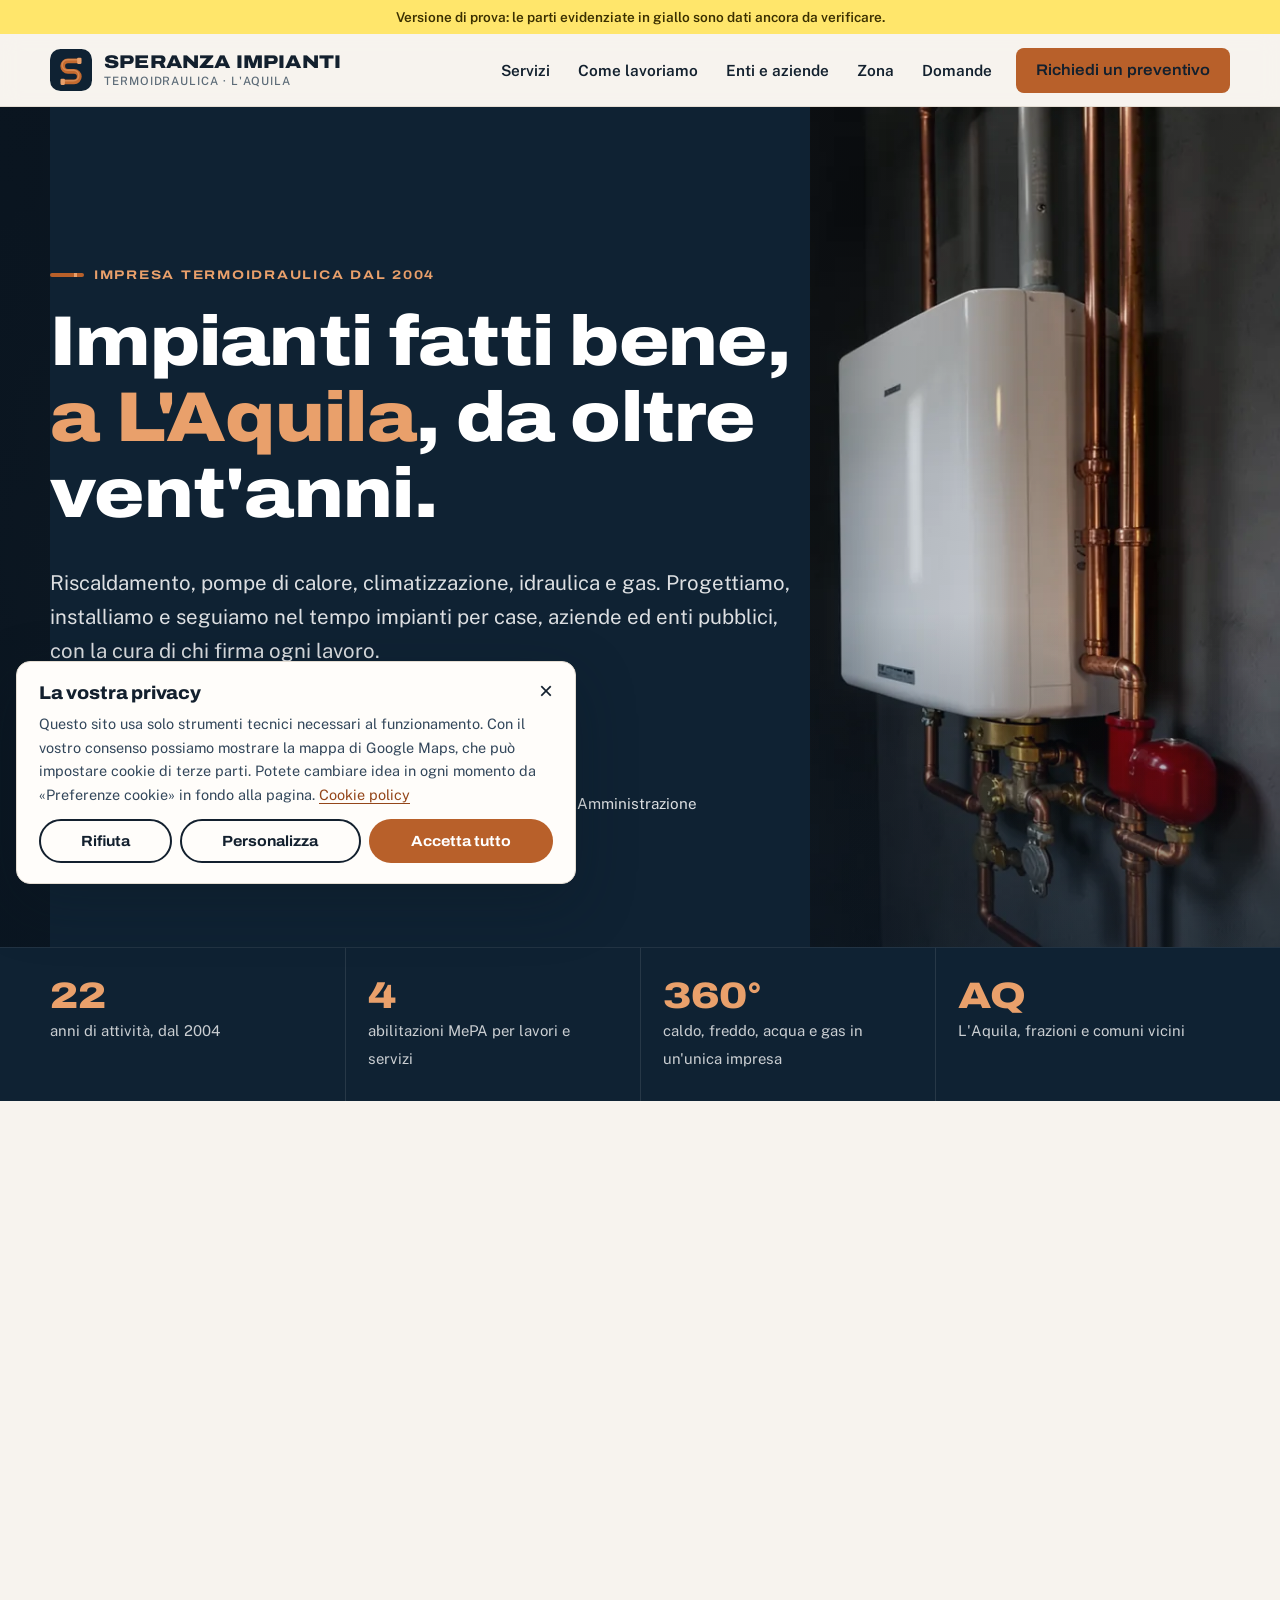
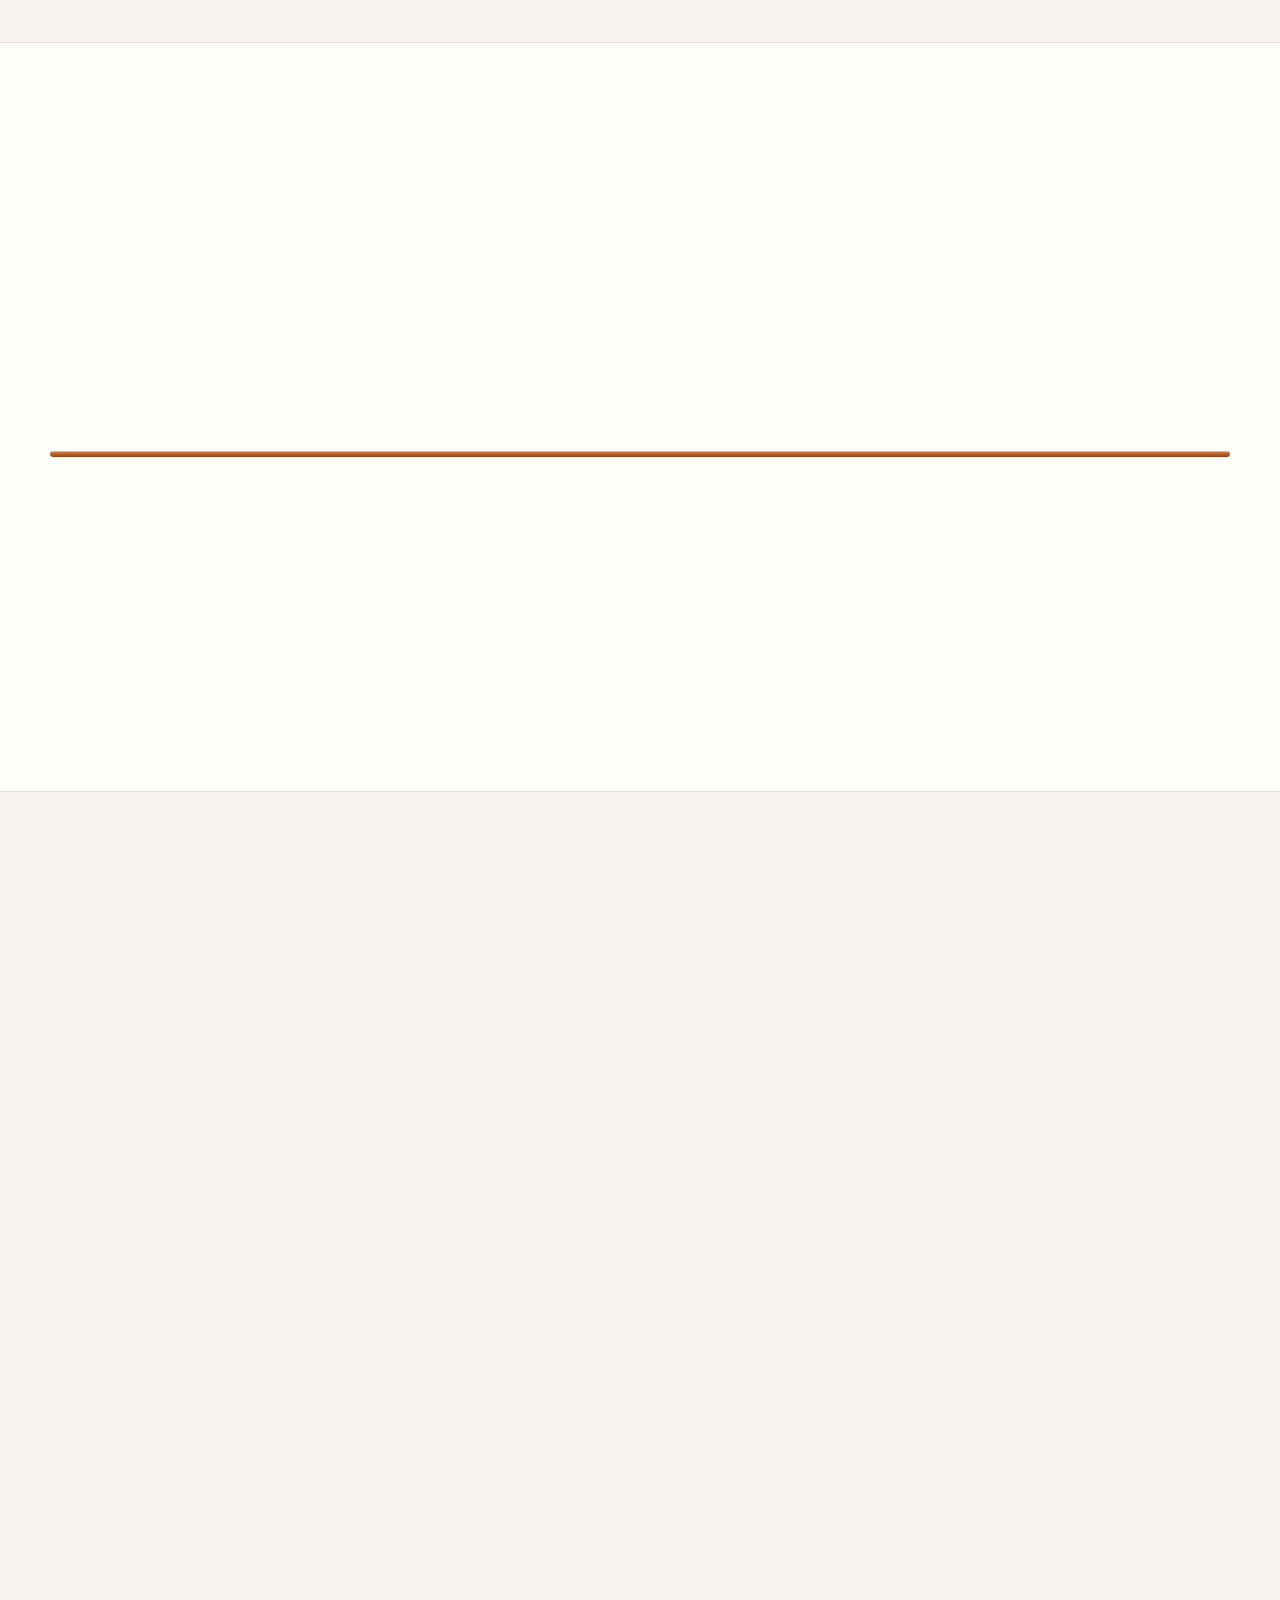
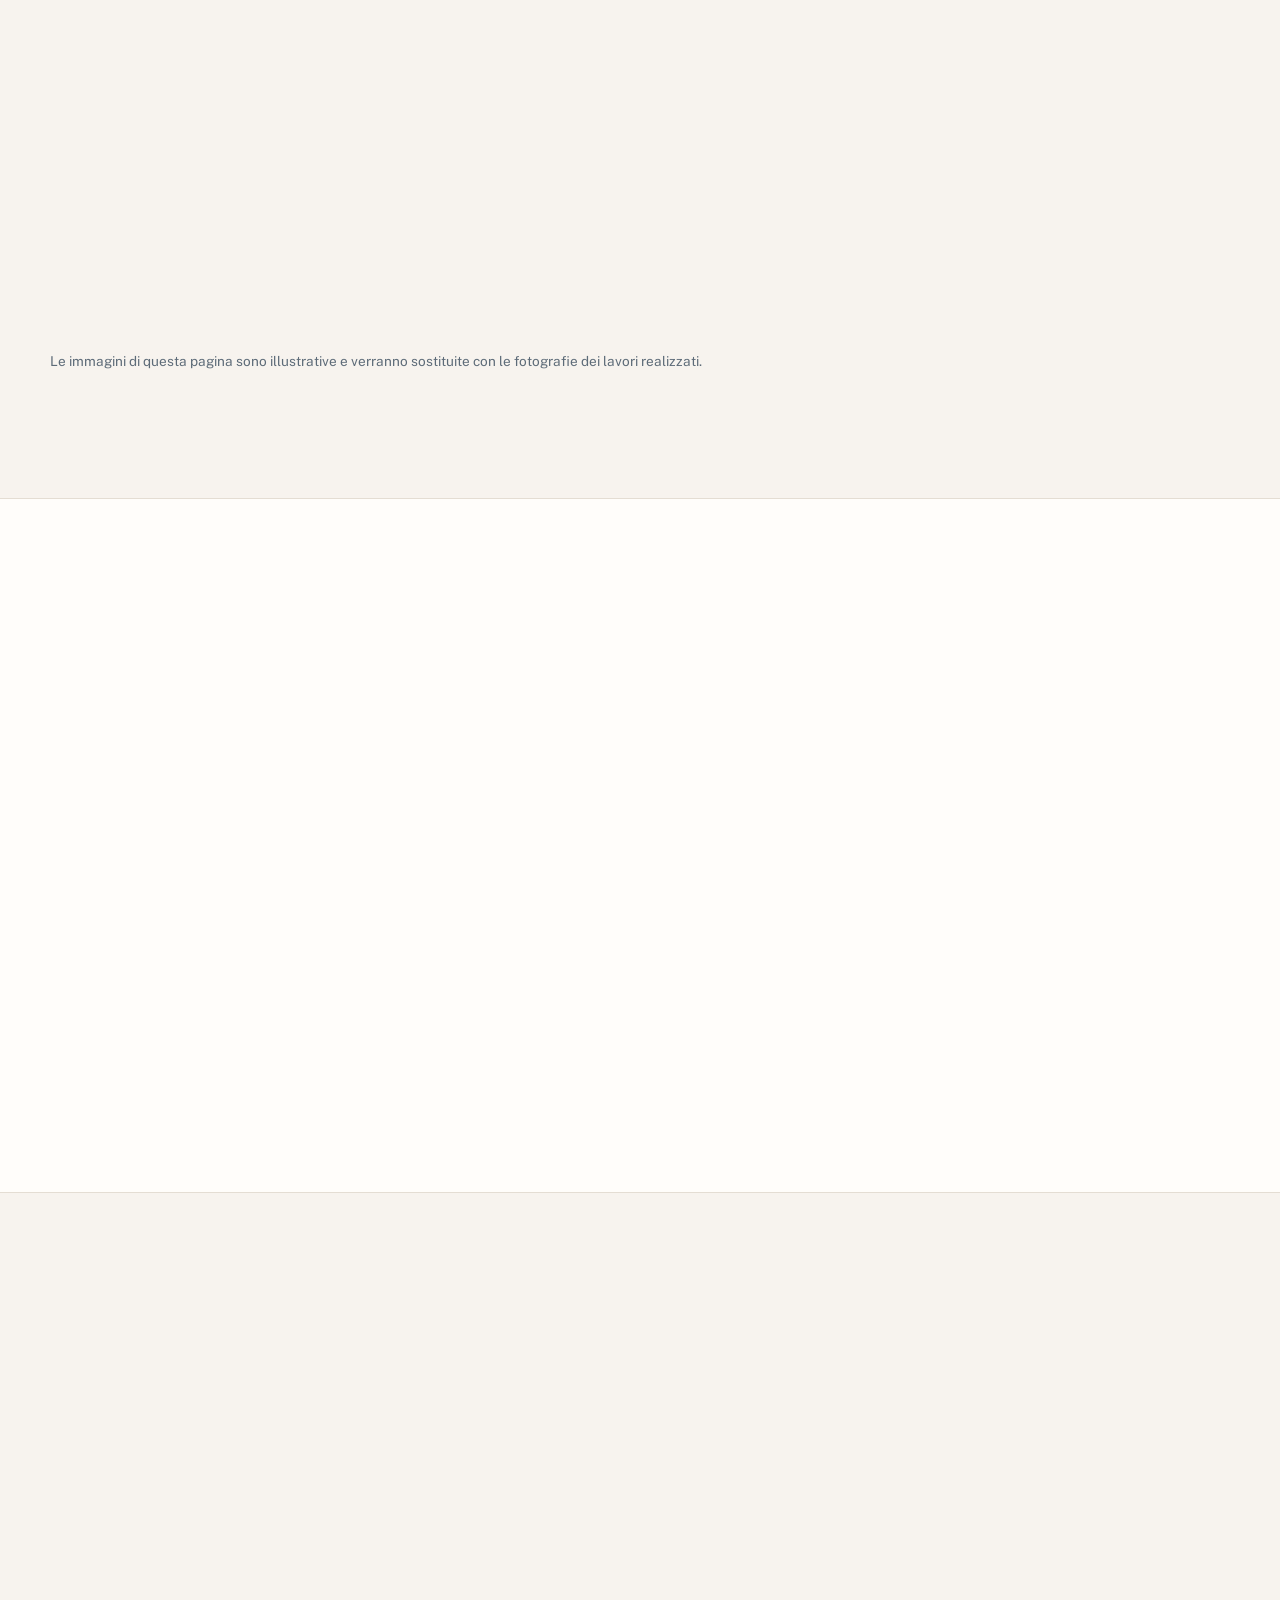
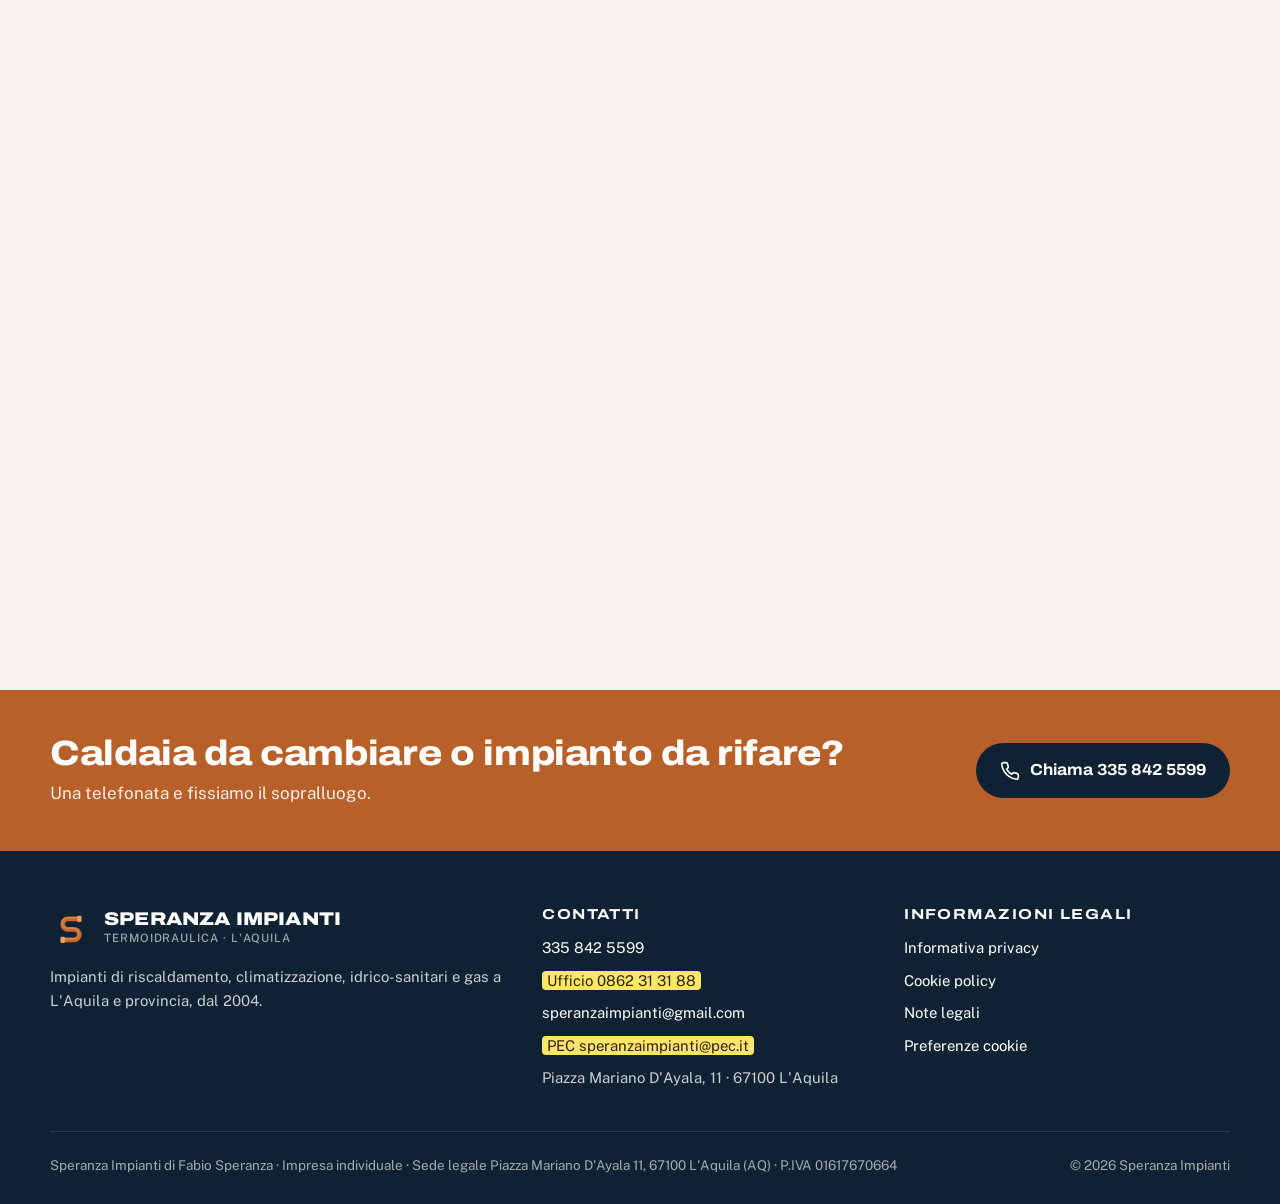
==== commit 69919d55: "Email e cellulare reali; dati da verificare evidenziati in giallo Email speranzaimpianti@gmail.com e" ====
--- a/index.html
+++ b/index.html
@@ -50,7 +50,8 @@
       "url": "https://www.speranzaimpianti.it/",
       "logo": "https://www.speranzaimpianti.it/apple-touch-icon.png",
       "image": "https://www.speranzaimpianti.it/assets/img/og-speranza-impianti.jpg",
-      "telephone": "+390862313188",
+      "telephone": "+393358425599",
+      "email": "speranzaimpianti@gmail.com",
       "vatID": "IT01617670664",
       "taxID": "01617670664",
       "foundingDate": "2004",
@@ -113,7 +114,8 @@
 </script>
 <script src="assets/js/main.js" defer></script>
 </head>
-<body>
+<body class="bozza">
+<div class="bozza-strip" role="note">Versione di prova: le parti evidenziate in giallo sono dati ancora da verificare.</div>
 <a class="skip" href="#contenuto">Vai al contenuto</a>
 
 <svg class="sprite" width="0" height="0" aria-hidden="true">
@@ -166,7 +168,7 @@
         <p class="lead">Riscaldamento, pompe di calore, climatizzazione, idraulica e gas. Progettiamo, installiamo e seguiamo nel tempo impianti per case, aziende ed enti pubblici, con la cura di chi firma ogni lavoro.</p>
         <div class="hero-cta">
           <a class="btn btn-primary" href="#contatti"><svg aria-hidden="true"><use href="#i-calendar"/></svg>Chiedi un sopralluogo</a>
-          <a class="btn btn-ghost" href="tel:+390862313188"><svg aria-hidden="true"><use href="#i-phone"/></svg>0862 31 31 88</a>
+          <a class="btn btn-ghost" href="tel:+393358425599"><svg aria-hidden="true"><use href="#i-phone"/></svg>335 842 5599</a>
         </div>
         <ul class="hero-facts">
           <li><svg aria-hidden="true"><use href="#i-check"/></svg>Impianti certificati D.M. 37/2008</li>
@@ -378,7 +380,7 @@
         <p>L'ufficio è in Piazza Mariano D'Ayala, nel quartiere di Santa Barbara. Da qui raggiungiamo in poco tempo la città, le frazioni e i comuni vicini.</p>
         <p>Per interventi fuori zona chiamateci, valutiamo volentieri.</p>
       </div>
-      <ul class="chips reveal" aria-label="Località servite">
+      <ul class="chips reveal verifica-box" aria-label="Località servite" title="Dato da verificare">
         <li class="main">L'Aquila</li>
         <li>Centro storico</li><li>Pettino</li><li>Santa Barbara</li><li>Coppito</li><li>Sassa</li><li>Preturo</li><li>Pile</li><li>Torretta</li><li>Paganica</li><li>Bazzano</li><li>San Gregorio</li><li>Onna</li><li>Arischia</li><li>Assergi</li><li>Camarda</li><li>Monticchio</li>
         <li>Scoppito</li><li>Tornimparte</li><li>Pizzoli</li><li>Barete</li><li>Lucoli</li><li>Ocre</li><li>Fossa</li><li>Poggio Picenze</li><li>Barisciano</li><li>Rocca di Mezzo</li><li>Cagnano Amiterno</li><li>Montereale</li>
@@ -418,11 +420,11 @@
       <div class="contact">
         <div class="reveal">
           <ul class="info-list">
-            <li><span class="ico"><svg aria-hidden="true"><use href="#i-phone"/></svg></span><div><b>Telefono ufficio</b><a href="tel:+390862313188">0862 31 31 88</a></div></li>
-            <li><span class="ico"><svg aria-hidden="true"><use href="#i-mail"/></svg></span><div><b>Email</b><a href="mailto:info@speranzaimpianti.it">info@speranzaimpianti.it</a></div></li>
+            <li><span class="ico"><svg aria-hidden="true"><use href="#i-phone"/></svg></span><div><b>Telefono</b><a href="tel:+393358425599">335 842 5599</a><br><span class="da-verificare" title="Dato da verificare">Ufficio <a href="tel:+390862313188">0862 31 31 88</a></span></div></li>
+            <li><span class="ico"><svg aria-hidden="true"><use href="#i-mail"/></svg></span><div><b>Email</b><a href="mailto:speranzaimpianti@gmail.com">speranzaimpianti@gmail.com</a></div></li>
             <li><span class="ico"><svg aria-hidden="true"><use href="#i-pin"/></svg></span><div><b>Ufficio e sede legale</b>Piazza Mariano D'Ayala, 11<br>67100 L'Aquila (AQ)<br><a href="https://www.google.com/maps/search/?api=1&amp;query=Piazza+Mariano+D%27Ayala+11+67100+L%27Aquila" target="_blank" rel="noopener">Indicazioni stradali</a></div></li>
             <li><span class="ico"><svg aria-hidden="true"><use href="#i-clock"/></svg></span><div><b>Orari ufficio</b>
-              <table class="hours">
+              <table class="hours verifica-box" title="Dato da verificare">
                 <tr><th scope="row">Lun, mar, gio, ven</th><td>8:15–12:45 · 14:15–17:00</td></tr>
                 <tr><th scope="row">Mercoledì</th><td>8:15–12:45</td></tr>
                 <tr><th scope="row">Sabato e domenica</th><td>Chiuso</td></tr>
@@ -475,7 +477,7 @@
         <h2>Caldaia da cambiare o impianto da rifare?</h2>
         <p>Una telefonata e fissiamo il sopralluogo.</p>
       </div>
-      <a class="btn btn-dark" href="tel:+390862313188"><svg aria-hidden="true"><use href="#i-phone"/></svg>Chiama 0862 31 31 88</a>
+      <a class="btn btn-dark" href="tel:+393358425599"><svg aria-hidden="true"><use href="#i-phone"/></svg>Chiama 335 842 5599</a>
     </div>
   </section>
 </main>
@@ -490,9 +492,10 @@
       <div>
         <h4>Contatti</h4>
         <ul>
-          <li><a href="tel:+390862313188">0862 31 31 88</a></li>
-          <li><a href="mailto:info@speranzaimpianti.it">info@speranzaimpianti.it</a></li>
-          <li>PEC <a href="mailto:speranzaimpianti@pec.it">speranzaimpianti@pec.it</a></li>
+          <li><a href="tel:+393358425599">335 842 5599</a></li>
+          <li><span class="da-verificare" title="Dato da verificare">Ufficio <a href="tel:+390862313188">0862 31 31 88</a></span></li>
+          <li><a href="mailto:speranzaimpianti@gmail.com">speranzaimpianti@gmail.com</a></li>
+          <li><span class="da-verificare" title="Dato da verificare">PEC <a href="mailto:speranzaimpianti@pec.it">speranzaimpianti@pec.it</a></span></li>
           <li>Piazza Mariano D'Ayala, 11 · 67100 L'Aquila</li>
         </ul>
       </div>
@@ -514,7 +517,7 @@
 </footer>
 
 <div class="callbar">
-  <a class="btn btn-primary" href="tel:+390862313188"><svg aria-hidden="true"><use href="#i-phone"/></svg>Chiama</a>
+  <a class="btn btn-primary" href="tel:+393358425599"><svg aria-hidden="true"><use href="#i-phone"/></svg>Chiama</a>
   <a class="btn btn-ghost" href="#contatti"><svg aria-hidden="true"><use href="#i-mail"/></svg>Preventivo</a>
 </div>
 
--- a/assets/css/style.css
+++ b/assets/css/style.css
@@ -445,3 +445,27 @@
 .btn-small { min-height: 42px; padding: 8px 18px; font-size: .95rem; }
 .legal ul { padding-left: 22px; }
 .legal .box ul { list-style: none; padding: 0; margin: 0; display: grid; gap: 4px; }
+
+/* ---------- versione di prova: dati da verificare ----------
+   Alla messa online togliere class="bozza" dal <body> (index.html e _strumenti/pagine_legali.py):
+   evidenziazioni e striscia spariscono da sole. */
+.bozza-strip { display: none; }
+.bozza .bozza-strip {
+  display: block; position: relative; z-index: 60; background: #ffe66b; color: #3b3000;
+  text-align: center; font-size: .85rem; font-weight: 600; padding: 6px 16px;
+}
+.bozza .da-verificare {
+  background: #ffe66b; color: #2b2400 !important; border-radius: 4px; padding: 1px 5px;
+  box-decoration-break: clone; -webkit-box-decoration-break: clone;
+}
+.bozza .da-verificare a { color: #2b2400 !important; }
+.bozza .verifica-box {
+  position: relative; outline: 2px dashed #d4a800; outline-offset: 6px;
+  background-color: rgba(255, 230, 107, .35); border-radius: 6px;
+}
+.bozza .verifica-box::before {
+  content: "da verificare"; position: absolute; top: -18px; right: 0;
+  background: #ffe66b; color: #3b3000; font-size: .7rem; font-weight: 700;
+  letter-spacing: .05em; text-transform: uppercase; padding: 1px 7px; border-radius: 4px;
+}
+.bozza table.verifica-box { display: block; }
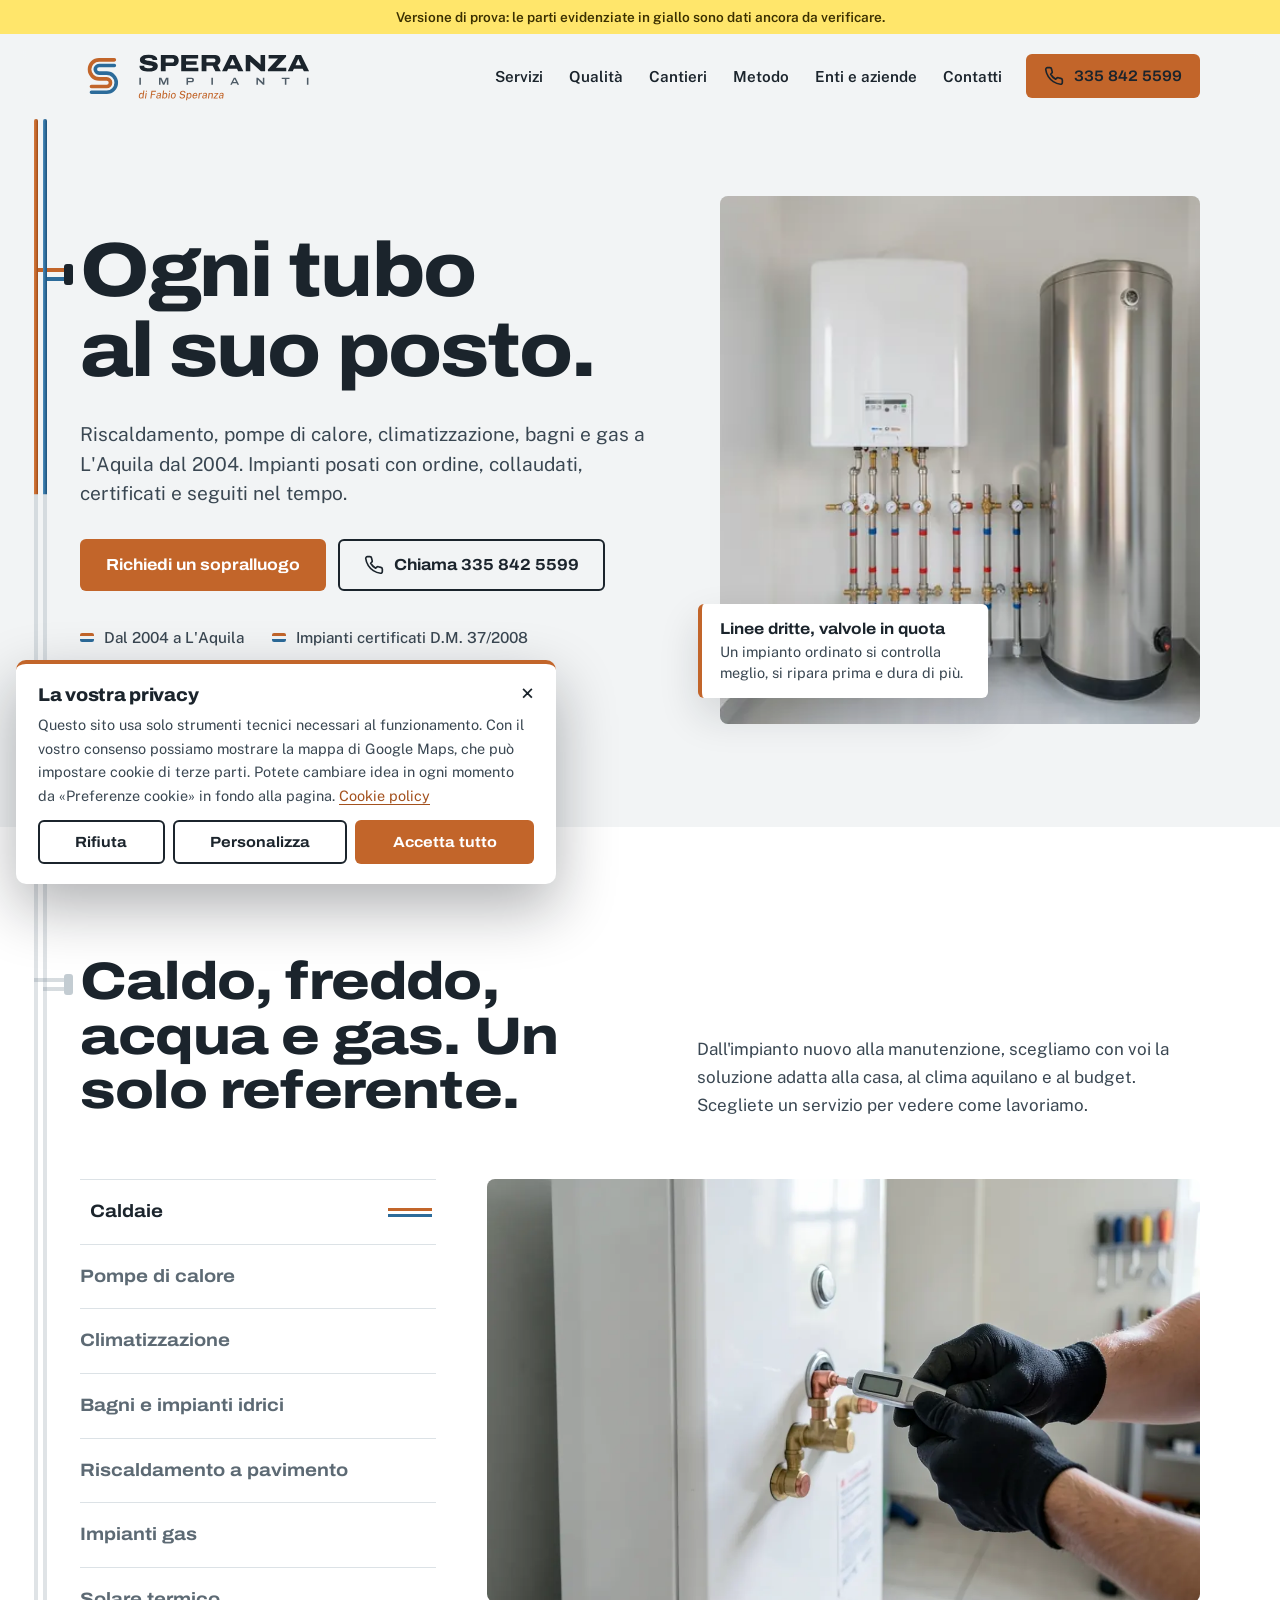
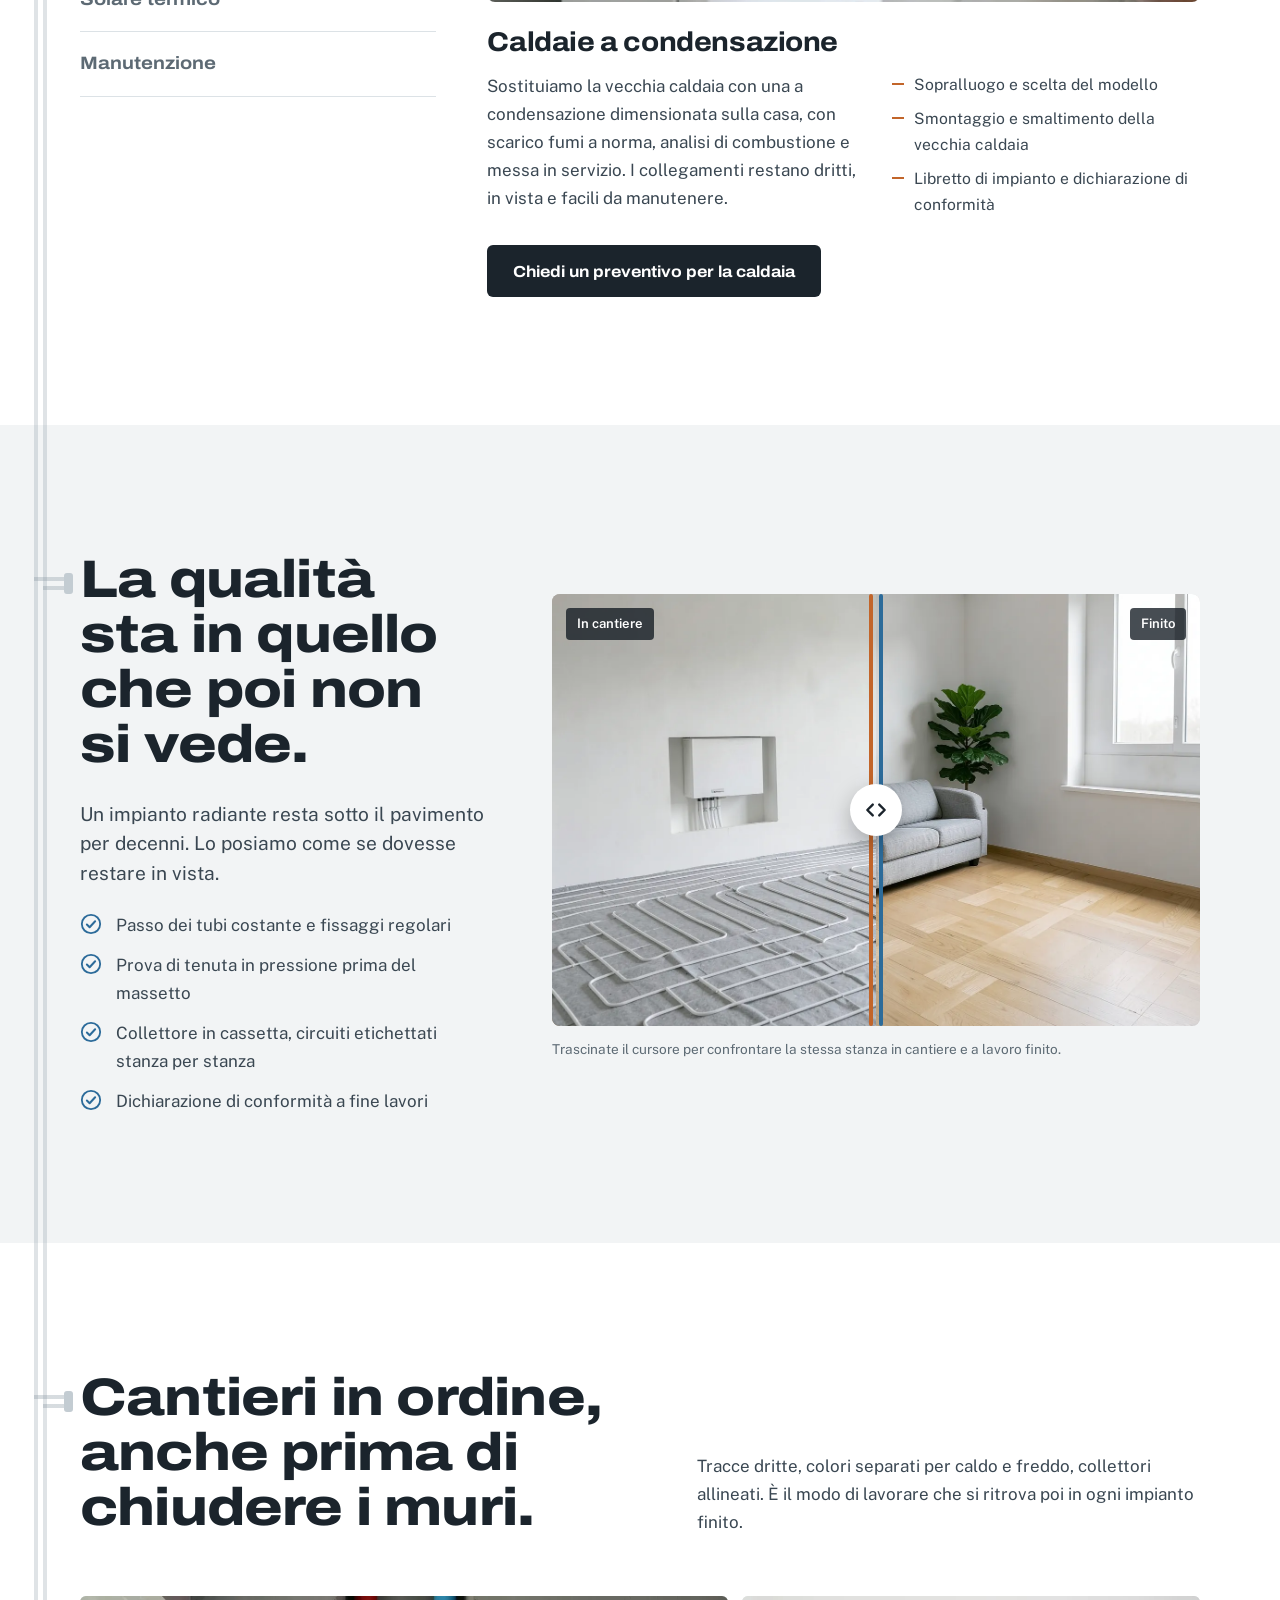
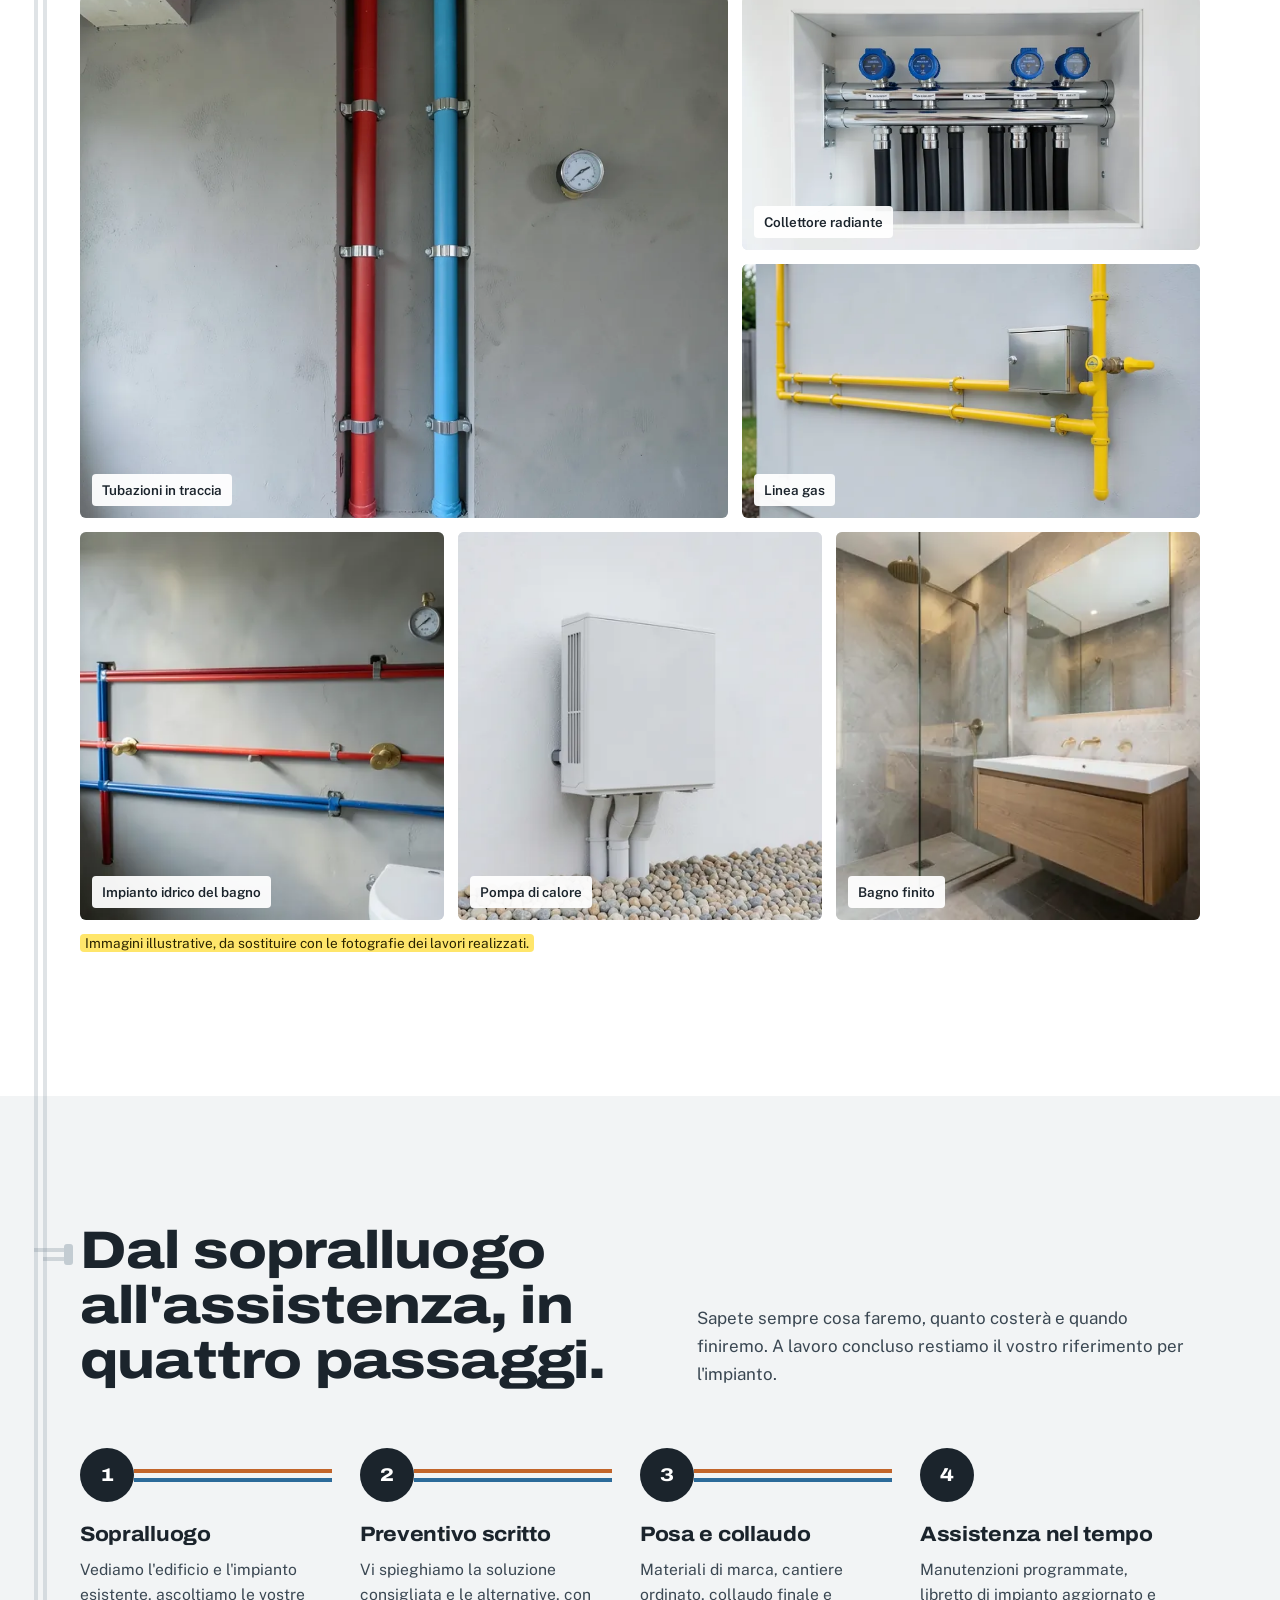
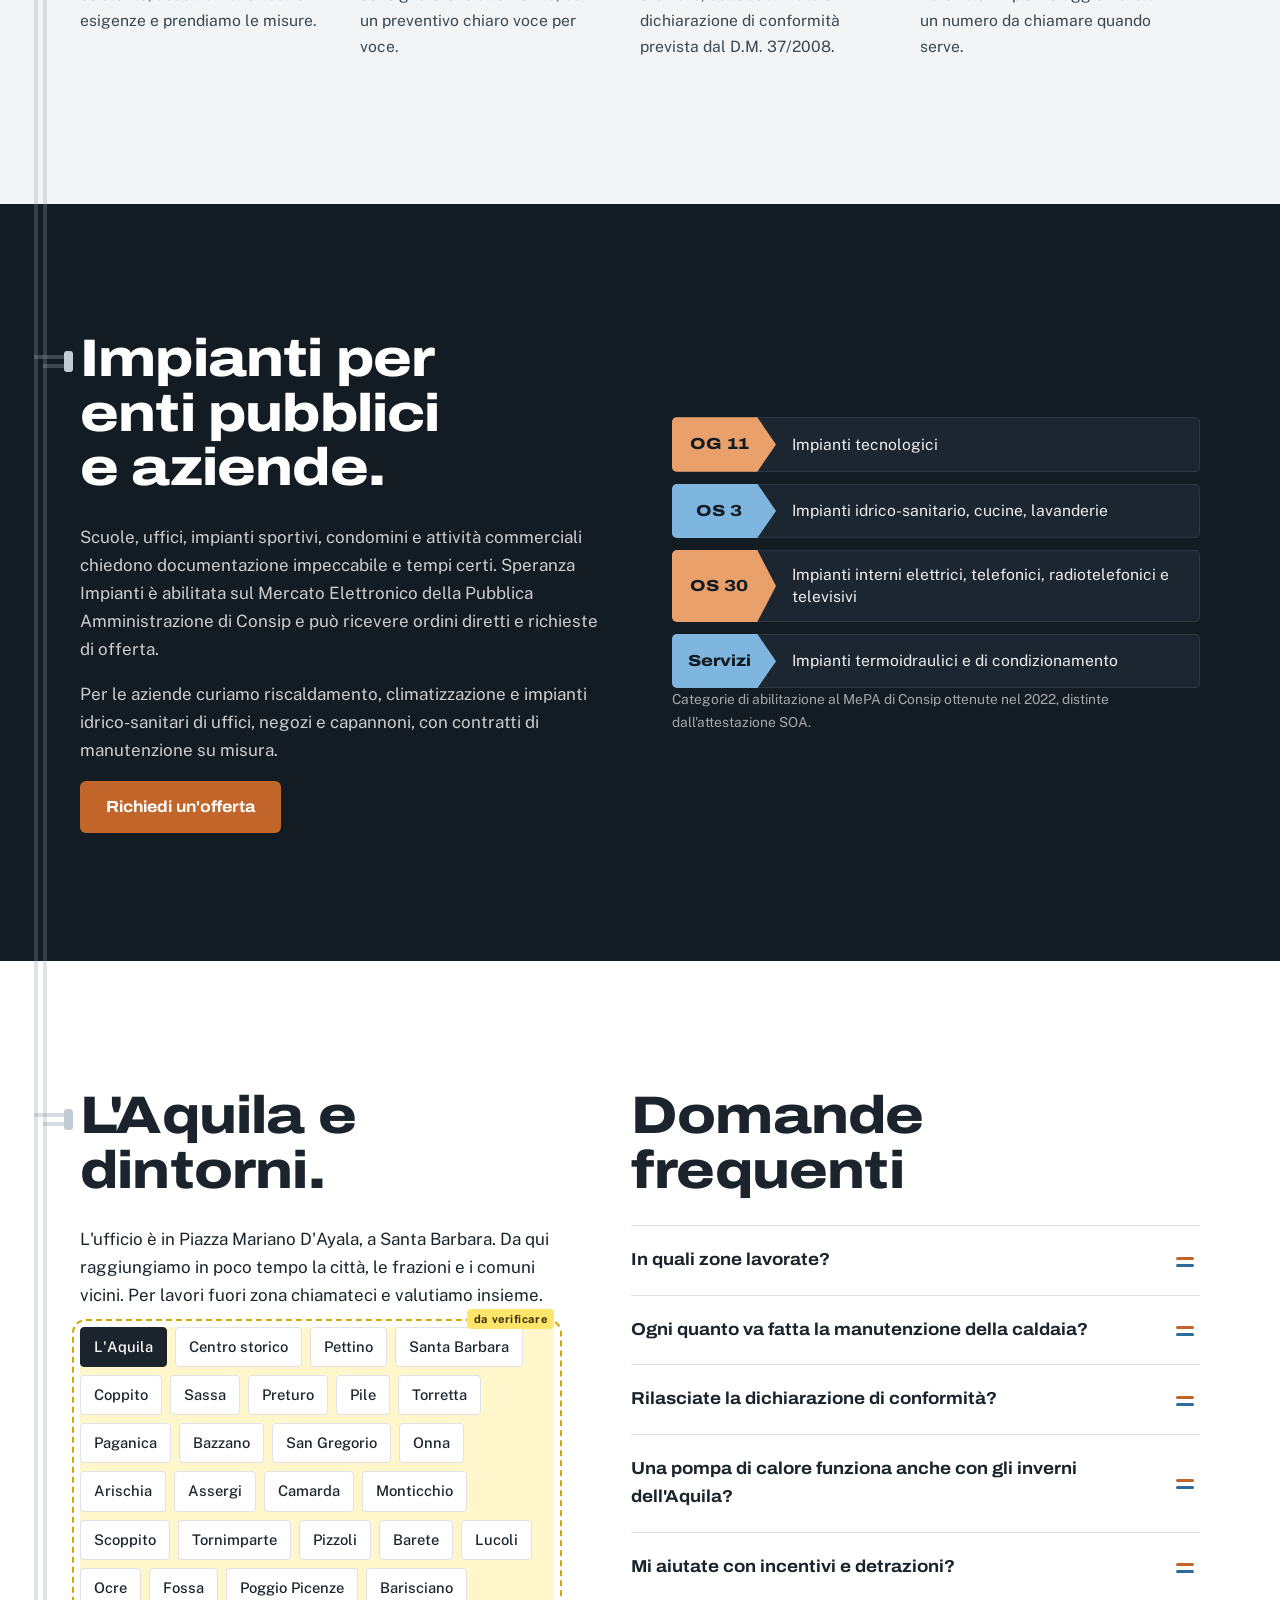
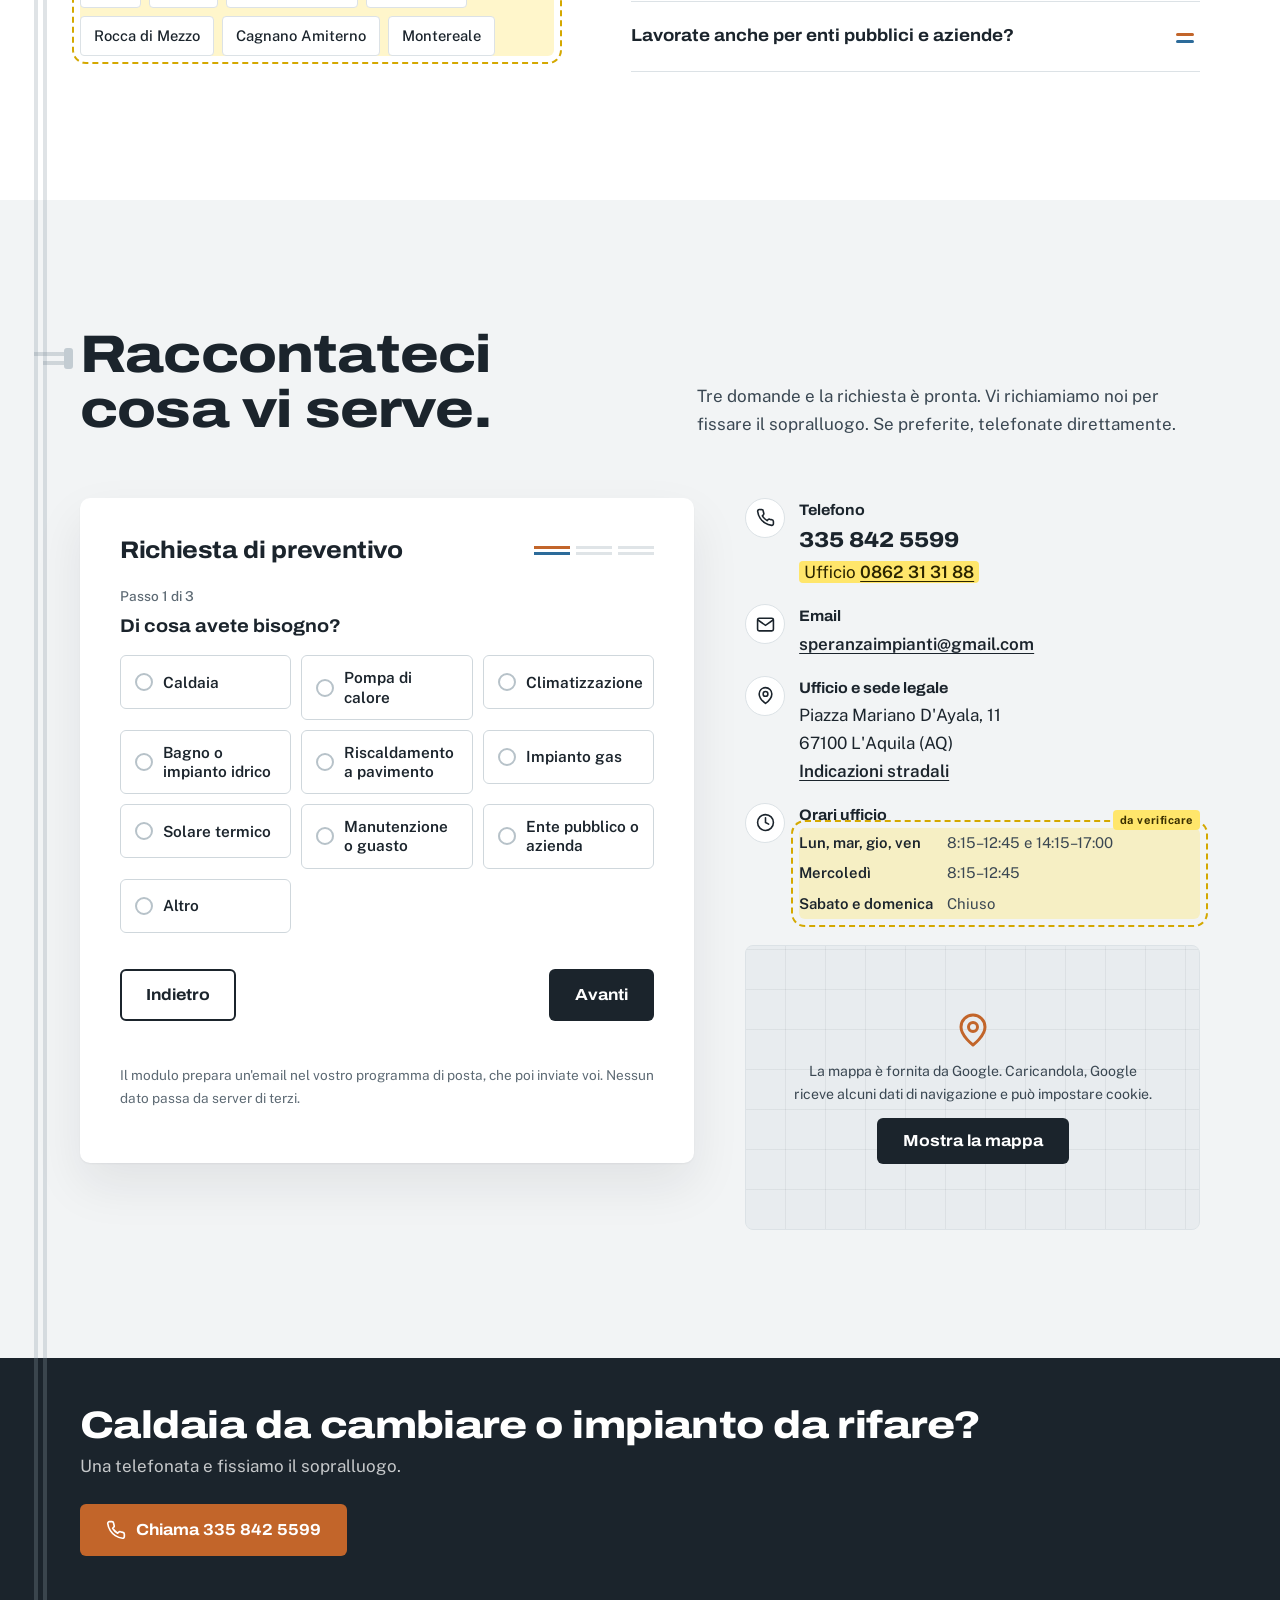
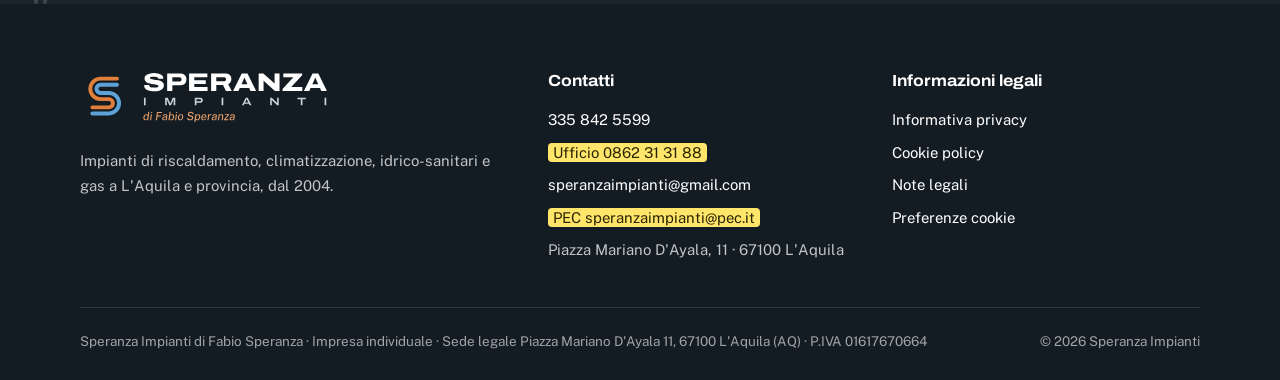
==== commit cb5ead48: "Nuova grafica: tubi caldo e freddo, logo, foto di impianti ordinati Landing riprogettata attorno ai " ====
--- a/index.html
+++ b/index.html
@@ -4,11 +4,11 @@
 <meta charset="utf-8">
 <meta name="viewport" content="width=device-width, initial-scale=1">
 <title>Speranza Impianti · Idraulico e termoidraulica a L'Aquila | Caldaie, pompe di calore, clima</title>
-<meta name="description" content="Impresa termoidraulica a L'Aquila dal 2004. Installazione e manutenzione di caldaie, pompe di calore, climatizzatori, impianti idraulici e gas. Chiedi un sopralluogo.">
+<meta name="description" content="Impresa termoidraulica a L'Aquila dal 2004. Caldaie, pompe di calore, climatizzazione, bagni, riscaldamento a pavimento e gas, posati con ordine e certificati. Chiedi un sopralluogo.">
 <!-- ANTEPRIMA: togliere "noindex" quando il sito va online sul dominio e i dati sono confermati (vedi README) -->
 <meta name="robots" content="noindex, follow">
 <link rel="canonical" href="https://www.speranzaimpianti.it/">
-<meta name="theme-color" content="#0f2233">
+<meta name="theme-color" content="#141c23">
 <meta http-equiv="Content-Security-Policy" content="default-src 'self'; img-src 'self' data:; style-src 'self'; script-src 'self'; font-src 'self'; frame-src https://www.google.com https://maps.google.com; connect-src 'self'; base-uri 'self'; form-action 'self' mailto:; object-src 'none'">
 <meta name="referrer" content="strict-origin-when-cross-origin">
 <meta name="format-detection" content="telephone=yes">
@@ -21,7 +21,7 @@
 <meta property="og:locale" content="it_IT">
 <meta property="og:site_name" content="Speranza Impianti">
 <meta property="og:title" content="Speranza Impianti · Termoidraulica a L'Aquila dal 2004">
-<meta property="og:description" content="Caldaie, pompe di calore, climatizzazione, impianti idraulici e gas. Lavori fatti bene, con serietà, a L'Aquila e provincia.">
+<meta property="og:description" content="Caldaie, pompe di calore, climatizzazione, bagni, impianti radianti e gas. Ogni tubo al suo posto, a L'Aquila e provincia.">
 <meta property="og:url" content="https://www.speranzaimpianti.it/">
 <meta property="og:image" content="https://www.speranzaimpianti.it/assets/img/og-speranza-impianti.jpg">
 <meta property="og:image:width" content="1200">
@@ -33,9 +33,8 @@
 <link rel="apple-touch-icon" href="apple-touch-icon.png">
 <link rel="manifest" href="site.webmanifest">
 <link rel="preload" href="assets/fonts/archivo-normal.woff2" as="font" type="font/woff2" crossorigin>
-<link rel="preload" href="assets/img/hero-1600.webp" as="image" type="image/webp" imagesrcset="assets/img/hero-800.webp 800w, assets/img/hero-1600.webp 1600w" imagesizes="100vw">
+<link rel="preload" href="assets/img/sala-tecnica-1400.webp" as="image" type="image/webp" imagesrcset="assets/img/sala-tecnica-720.webp 720w, assets/img/sala-tecnica-1400.webp 1400w" imagesizes="(max-width: 960px) 100vw, 50vw">
 <link rel="stylesheet" href="assets/css/style.css">
-
 <script type="application/ld+json">
 {
   "@context": "https://schema.org",
@@ -46,9 +45,9 @@
       "name": "Speranza Impianti",
       "legalName": "Speranza Impianti di Fabio Speranza",
       "alternateName": "Speranza Impianti di Speranza Fabio",
-      "description": "Impresa termoidraulica a L'Aquila dal 2004: installazione e manutenzione di caldaie, pompe di calore, climatizzatori, impianti idrico-sanitari, impianti gas e impianti tecnologici per privati, aziende ed enti pubblici.",
+      "description": "Impresa termoidraulica a L'Aquila dal 2004. Installazione e manutenzione di caldaie, pompe di calore, climatizzatori, impianti idrico-sanitari, impianti gas e impianti tecnologici per privati, aziende ed enti pubblici.",
       "url": "https://www.speranzaimpianti.it/",
-      "logo": "https://www.speranzaimpianti.it/apple-touch-icon.png",
+      "logo": "https://www.speranzaimpianti.it/icon-512.png",
       "image": "https://www.speranzaimpianti.it/assets/img/og-speranza-impianti.jpg",
       "telephone": "+393358425599",
       "email": "speranzaimpianti@gmail.com",
@@ -123,309 +122,335 @@
   <symbol id="i-pin" viewBox="0 0 24 24"><path fill="none" stroke="currentColor" stroke-width="2" stroke-linecap="round" stroke-linejoin="round" d="M20 10c0 6-8 12-8 12s-8-6-8-12a8 8 0 0 1 16 0z"/><circle cx="12" cy="10" r="3" fill="none" stroke="currentColor" stroke-width="2"/></symbol>
   <symbol id="i-clock" viewBox="0 0 24 24"><circle cx="12" cy="12" r="10" fill="none" stroke="currentColor" stroke-width="2"/><path fill="none" stroke="currentColor" stroke-width="2" stroke-linecap="round" d="M12 6v6l4 2"/></symbol>
   <symbol id="i-mail" viewBox="0 0 24 24"><rect x="2" y="4" width="20" height="16" rx="2" fill="none" stroke="currentColor" stroke-width="2"/><path fill="none" stroke="currentColor" stroke-width="2" d="m22 6-10 7L2 6"/></symbol>
-  <symbol id="i-check" viewBox="0 0 24 24"><path fill="none" stroke="currentColor" stroke-width="2.4" stroke-linecap="round" stroke-linejoin="round" d="M20 6 9 17l-5-5"/></symbol>
-  <symbol id="i-shield" viewBox="0 0 24 24"><path fill="none" stroke="currentColor" stroke-width="2" stroke-linejoin="round" d="M12 22s8-4 8-10V5l-8-3-8 3v7c0 6 8 10 8 10z"/><path fill="none" stroke="currentColor" stroke-width="2" stroke-linecap="round" stroke-linejoin="round" d="m9 12 2 2 4-4"/></symbol>
-  <symbol id="i-calendar" viewBox="0 0 24 24"><rect x="3" y="4" width="18" height="18" rx="2" fill="none" stroke="currentColor" stroke-width="2"/><path fill="none" stroke="currentColor" stroke-width="2" stroke-linecap="round" d="M16 2v4M8 2v4M3 10h18"/></symbol>
-  <symbol id="i-doc" viewBox="0 0 24 24"><path fill="none" stroke="currentColor" stroke-width="2" stroke-linejoin="round" d="M14 2H6a2 2 0 0 0-2 2v16a2 2 0 0 0 2 2h12a2 2 0 0 0 2-2V8z"/><path fill="none" stroke="currentColor" stroke-width="2" stroke-linecap="round" d="M14 2v6h6M8 13h8M8 17h6"/></symbol>
-  <symbol id="i-tool" viewBox="0 0 24 24"><path fill="none" stroke="currentColor" stroke-width="2" stroke-linecap="round" stroke-linejoin="round" d="M14.7 6.3a1 1 0 0 0 0 1.4l1.6 1.6a1 1 0 0 0 1.4 0l3.8-3.8a6 6 0 0 1-7.9 7.9l-6.9 6.9a2.1 2.1 0 0 1-3-3l6.9-6.9a6 6 0 0 1 7.9-7.9z"/></symbol>
-  <symbol id="i-flame" viewBox="0 0 24 24"><path fill="none" stroke="currentColor" stroke-width="2" stroke-linecap="round" stroke-linejoin="round" d="M8.5 14.5A2.5 2.5 0 0 0 11 12c0-1.4-.5-2-1-3-1.1-2.1-.2-4 2-6 .5 2.5 2 4.9 4 6.5 2 1.6 3 3.5 3 5.5a7 7 0 1 1-14 0c0-1.2.4-2.3 1-3.4.5 1.3 1.5 2.4 2.5 2.9z"/></symbol>
-  <symbol id="i-drop" viewBox="0 0 24 24"><path fill="none" stroke="currentColor" stroke-width="2" stroke-linejoin="round" d="M12 2.7s6.5 7 6.5 11.8a6.5 6.5 0 0 1-13 0C5.5 9.7 12 2.7 12 2.7z"/></symbol>
-  <symbol id="i-snow" viewBox="0 0 24 24"><path fill="none" stroke="currentColor" stroke-width="2" stroke-linecap="round" d="M12 2v20M4.9 6l14.2 12M19.1 6 4.9 18M9 4l3 2 3-2M9 20l3-2 3 2"/></symbol>
-  <symbol id="i-leaf" viewBox="0 0 24 24"><path fill="none" stroke="currentColor" stroke-width="2" stroke-linecap="round" stroke-linejoin="round" d="M11 20A7 7 0 0 1 9.8 6.1C15.5 5 17 4.5 19 2c1 2 2 4.2 2 8 0 5.5-4.8 10-10 10z"/><path fill="none" stroke="currentColor" stroke-width="2" stroke-linecap="round" d="M2 21c0-3 1.9-5.5 5.1-6.1 2.4-.4 4.9-2 5.9-3.9"/></symbol>
-  <symbol id="i-building" viewBox="0 0 24 24"><rect x="4" y="2" width="16" height="20" rx="1" fill="none" stroke="currentColor" stroke-width="2"/><path fill="none" stroke="currentColor" stroke-width="2" stroke-linecap="round" d="M9 22v-4h6v4M8 6h.01M12 6h.01M16 6h.01M8 10h.01M12 10h.01M16 10h.01M8 14h.01M12 14h.01M16 14h.01"/></symbol>
-  <symbol id="i-handshake" viewBox="0 0 24 24"><path fill="none" stroke="currentColor" stroke-width="2" stroke-linecap="round" stroke-linejoin="round" d="m11 17 2 2a1 1 0 1 0 3-3M14 14l2.5 2.5a1 1 0 1 0 3-3l-3.9-3.9a3 3 0 0 0-4.2 0l-.9.9a1 1 0 1 1-3-3l2.8-2.8a5.8 5.8 0 0 1 7.1-.9l.5.3a4 4 0 0 0 2.6.6H21M21 3l1 11h-2M3 3 2 14l6.5 6.5a1 1 0 1 0 3-3M3 4h8"/></symbol>
+  <symbol id="i-check" viewBox="0 0 24 24"><circle cx="12" cy="12" r="10" fill="none" stroke="currentColor" stroke-width="2"/><path fill="none" stroke="currentColor" stroke-width="2.2" stroke-linecap="round" stroke-linejoin="round" d="m7.5 12.5 3 3 6-6.5"/></symbol>
+  <symbol id="i-drag" viewBox="0 0 24 24"><path fill="none" stroke="currentColor" stroke-width="2.2" stroke-linecap="round" stroke-linejoin="round" d="m9 7-5 5 5 5M15 7l5 5-5 5"/></symbol>
   <symbol id="i-menu" viewBox="0 0 24 24"><path fill="none" stroke="currentColor" stroke-width="2" stroke-linecap="round" d="M3 6h18M3 12h18M3 18h18"/></symbol>
-  <symbol id="i-logo" viewBox="0 0 48 48"><rect width="48" height="48" rx="12" fill="#0f2233"/><path d="M33 13.5H20.5a6 6 0 0 0 0 12h7a6 6 0 0 1 0 12H15" fill="none" stroke="#c46a2f" stroke-width="5.5" stroke-linecap="round"/><path d="M33 13.5H20.5a6 6 0 0 0 0 12h7a6 6 0 0 1 0 12H15" fill="none" stroke="#e9a06b" stroke-width="1.6" stroke-linecap="round" opacity=".55" transform="translate(-.6 -1.2)"/><rect x="31" y="10" width="5" height="7" rx="1.2" fill="#e9a06b"/><rect x="12" y="34" width="5" height="7" rx="1.2" fill="#e9a06b"/></symbol>
 </svg>
 
 <header class="site-header">
   <div class="wrap header-in">
-    <a class="brand" href="#top" aria-label="Speranza Impianti, torna all'inizio">
-      <svg aria-hidden="true"><use href="#i-logo"/></svg>
-      <span class="brand-name">SPERANZA IMPIANTI<small>Termoidraulica · L'Aquila</small></span>
+    <a class="brand" href="#top" aria-label="Speranza Impianti di Fabio Speranza, torna all'inizio">
+      <img src="assets/logo/logo-speranza-impianti.svg" width="231" height="52" alt="Speranza Impianti di Fabio Speranza">
     </a>
     <button class="nav-toggle" aria-expanded="false" aria-controls="menu" aria-label="Apri il menu"><svg aria-hidden="true"><use href="#i-menu"/></svg></button>
     <nav class="nav" id="menu" aria-label="Menu principale">
       <a href="#servizi">Servizi</a>
-      <a href="#metodo">Come lavoriamo</a>
+      <a href="#sotto-il-pavimento">Qualità</a>
+      <a href="#cantieri">Cantieri</a>
+      <a href="#metodo">Metodo</a>
       <a href="#enti">Enti e aziende</a>
-      <a href="#zona">Zona</a>
-      <a href="#faq">Domande</a>
-      <a class="btn btn-primary" href="#contatti">Richiedi un preventivo</a>
+      <a href="#contatti">Contatti</a>
+      <a class="btn btn-hot" href="tel:+393358425599"><svg aria-hidden="true"><use href="#i-phone"/></svg>335 842 5599</a>
     </nav>
   </div>
 </header>
 
 <main id="contenuto">
+  <div class="spine" aria-hidden="true"><i></i><i></i></div>
+
   <section class="hero" id="top">
-    <div class="hero-media">
-      <img src="assets/img/hero-1600.webp" srcset="assets/img/hero-800.webp 800w, assets/img/hero-1600.webp 1600w" sizes="100vw" width="1600" height="900" alt="Caldaia murale a condensazione con tubazioni in rame e vaso di espansione rosso" fetchpriority="high">
-    </div>
+    <div class="wrap hero-grid">
+      <div>
+        <h1 class="tap"><span class="line"><span>Ogni tubo</span></span><span class="line"><span>al suo posto.</span></span></h1>
+        <div class="after-title">
+          <p class="lead">Riscaldamento, pompe di calore, climatizzazione, bagni e gas a L'Aquila dal 2004. Impianti posati con ordine, collaudati, certificati e seguiti nel tempo.</p>
+          <div class="hero-cta">
+            <a class="btn btn-hot" href="#contatti">Richiedi un sopralluogo</a>
+            <a class="btn btn-line" href="tel:+393358425599"><svg aria-hidden="true"><use href="#i-phone"/></svg>Chiama 335 842 5599</a>
+          </div>
+          <ul class="facts">
+            <li>Dal 2004 a L'Aquila</li>
+            <li>Impianti certificati D.M. 37/2008</li>
+            <li>Abilitati MePA per la Pubblica Amministrazione</li>
+          </ul>
+        </div>
+      </div>
+      <figure class="hero-figure">
+        <div class="frame">
+          <img src="assets/img/sala-tecnica-1400.webp" srcset="assets/img/sala-tecnica-720.webp 720w, assets/img/sala-tecnica-1400.webp 1400w" sizes="(max-width: 960px) 100vw, 50vw" width="1400" height="933" alt="Locale tecnico bianco con caldaia murale, bollitore in acciaio e tubazioni verticali parallele con valvole allineate" fetchpriority="high">
+        </div>
+        <figcaption><b>Linee dritte, valvole in quota</b>Un impianto ordinato si controlla meglio, si ripara prima e dura di più.</figcaption>
+      </figure>
+    </div>
+  </section>
+
+  <section class="section bg-white" id="servizi">
     <div class="wrap">
-      <div class="hero-in on-dark">
-        <span class="kicker">Impresa termoidraulica dal 2004</span>
-        <h1>Impianti fatti bene, <em>a L'Aquila</em>, da oltre vent'anni.</h1>
-        <p class="lead">Riscaldamento, pompe di calore, climatizzazione, idraulica e gas. Progettiamo, installiamo e seguiamo nel tempo impianti per case, aziende ed enti pubblici, con la cura di chi firma ogni lavoro.</p>
-        <div class="hero-cta">
-          <a class="btn btn-primary" href="#contatti"><svg aria-hidden="true"><use href="#i-calendar"/></svg>Chiedi un sopralluogo</a>
-          <a class="btn btn-ghost" href="tel:+393358425599"><svg aria-hidden="true"><use href="#i-phone"/></svg>335 842 5599</a>
+      <div class="section-head">
+        <h2 class="tap">Caldo, freddo, acqua e gas. Un solo referente.</h2>
+        <p>Dall'impianto nuovo alla manutenzione, scegliamo con voi la soluzione adatta alla casa, al clima aquilano e al budget. Scegliete un servizio per vedere come lavoriamo.</p>
+      </div>
+
+      <div class="svc">
+        <div class="svc-tabs" role="tablist" aria-label="Servizi">
+          <button class="svc-tab" role="tab" id="t-caldaie" aria-controls="p-caldaie" aria-selected="true">Caldaie</button>
+          <button class="svc-tab" role="tab" id="t-pompe" aria-controls="p-pompe" aria-selected="false" tabindex="-1">Pompe di calore</button>
+          <button class="svc-tab" role="tab" id="t-clima" aria-controls="p-clima" aria-selected="false" tabindex="-1">Climatizzazione</button>
+          <button class="svc-tab" role="tab" id="t-bagni" aria-controls="p-bagni" aria-selected="false" tabindex="-1">Bagni e impianti idrici</button>
+          <button class="svc-tab" role="tab" id="t-radiante" aria-controls="p-radiante" aria-selected="false" tabindex="-1">Riscaldamento a pavimento</button>
+          <button class="svc-tab" role="tab" id="t-gas" aria-controls="p-gas" aria-selected="false" tabindex="-1">Impianti gas</button>
+          <button class="svc-tab" role="tab" id="t-solare" aria-controls="p-solare" aria-selected="false" tabindex="-1">Solare termico</button>
+          <button class="svc-tab" role="tab" id="t-manutenzione" aria-controls="p-manutenzione" aria-selected="false" tabindex="-1">Manutenzione</button>
         </div>
-        <ul class="hero-facts">
-          <li><svg aria-hidden="true"><use href="#i-check"/></svg>Impianti certificati D.M. 37/2008</li>
-          <li><svg aria-hidden="true"><use href="#i-check"/></svg>Abilitati MePA per la Pubblica Amministrazione</li>
-          <li><svg aria-hidden="true"><use href="#i-check"/></svg>Ufficio in Piazza Mariano D'Ayala</li>
+
+        <div class="svc-panels">
+          <div class="svc-panel" role="tabpanel" id="p-caldaie" aria-labelledby="t-caldaie">
+            <figure><img src="assets/img/caldaia-1200.webp" srcset="assets/img/caldaia-640.webp 640w, assets/img/caldaia-1200.webp 1200w" sizes="(max-width: 900px) 100vw, 60vw" width="1200" height="780" loading="lazy" alt="Tecnico che analizza i fumi di una caldaia murale"></figure>
+            <div class="svc-text">
+              <h3>Caldaie a condensazione</h3>
+              <p>Sostituiamo la vecchia caldaia con una a condensazione dimensionata sulla casa, con scarico fumi a norma, analisi di combustione e messa in servizio. I collegamenti restano dritti, in vista e facili da manutenere.</p>
+              <ul><li>Sopralluogo e scelta del modello</li><li>Smontaggio e smaltimento della vecchia caldaia</li><li>Libretto di impianto e dichiarazione di conformità</li></ul>
+              <a class="btn btn-ink" href="#contatti" data-service="Caldaia">Chiedi un preventivo per la caldaia</a>
+            </div>
+          </div>
+          <div class="svc-panel" role="tabpanel" id="p-pompe" aria-labelledby="t-pompe" hidden>
+            <figure><img src="assets/img/pompa-calore-1200.webp" srcset="assets/img/pompa-calore-640.webp 640w, assets/img/pompa-calore-1200.webp 1200w" sizes="(max-width: 900px) 100vw, 60vw" width="1200" height="780" loading="lazy" alt="Unità esterna di una pompa di calore accanto a un muro in pietra con la neve"></figure>
+            <div class="svc-text">
+              <h3>Pompe di calore e sistemi ibridi</h3>
+              <p>Con gli inverni dell'Aquila una pompa di calore va scelta sui numeri giusti. Valutiamo dispersioni, terminali e potenza, e quando conviene la abbiniamo a una caldaia in un sistema ibrido.</p>
+              <ul><li>Pompe di calore aria-acqua</li><li>Sistemi ibridi con caldaia</li><li>Supporto per incentivi e detrazioni</li></ul>
+              <a class="btn btn-ink" href="#contatti" data-service="Pompa di calore">Chiedi un preventivo per la pompa di calore</a>
+            </div>
+          </div>
+          <div class="svc-panel" role="tabpanel" id="p-clima" aria-labelledby="t-clima" hidden>
+            <figure><img src="assets/img/climatizzazione-1200.webp" srcset="assets/img/climatizzazione-640.webp 640w, assets/img/climatizzazione-1200.webp 1200w" sizes="(max-width: 900px) 100vw, 60vw" width="1200" height="780" loading="lazy" alt="Soggiorno luminoso con climatizzatore a parete"></figure>
+            <div class="svc-text">
+              <h3>Climatizzazione</h3>
+              <p>Climatizzatori mono e multisplit, canalizzati e sistemi per uffici. Linee frigorifere nascoste o in canalina, scarico condensa con la pendenza giusta, unità esterne fissate in modo pulito.</p>
+              <ul><li>Installazione e sostituzione</li><li>Sanificazione e manutenzione</li><li>Impianti per negozi e uffici</li></ul>
+              <a class="btn btn-ink" href="#contatti" data-service="Climatizzazione">Chiedi un preventivo per il clima</a>
+            </div>
+          </div>
+          <div class="svc-panel" role="tabpanel" id="p-bagni" aria-labelledby="t-bagni" hidden>
+            <figure><img src="assets/img/grezzo-1400.webp" srcset="assets/img/grezzo-720.webp 720w, assets/img/grezzo-1400.webp 1400w" sizes="(max-width: 900px) 100vw, 60vw" width="1400" height="910" loading="lazy" alt="Tubazioni rosse e blu dell'impianto idrico di un bagno posate in tracce dritte prima delle piastrelle"></figure>
+            <div class="svc-text">
+              <h3>Bagni e impianti idrici</h3>
+              <p>Rifacciamo impianti idrici e scarichi partendo dalle tracce, con tubazioni parallele, attacchi alla stessa quota e prova di tenuta prima di chiudere il muro. Poi consegniamo il bagno finito, chiavi in mano.</p>
+              <ul><li>Rifacimento completo del bagno</li><li>Sostituzione di tubazioni vecchie</li><li>Ricerca e riparazione di perdite</li></ul>
+              <a class="btn btn-ink" href="#contatti" data-service="Bagno o impianto idrico">Chiedi un preventivo per il bagno</a>
+            </div>
+          </div>
+          <div class="svc-panel" role="tabpanel" id="p-radiante" aria-labelledby="t-radiante" hidden>
+            <figure><img src="assets/img/posa-1400.webp" srcset="assets/img/posa-720.webp 720w, assets/img/posa-1400.webp 1400w" sizes="(max-width: 900px) 100vw, 60vw" width="1400" height="910" loading="lazy" alt="Tubi del riscaldamento a pavimento posati a spirale con passo regolare sui pannelli isolanti"></figure>
+            <div class="svc-text">
+              <h3>Riscaldamento a pavimento</h3>
+              <p>Impianti radianti posati con passo regolare, collettori ordinati in cassetta e termoregolazione stanza per stanza. Il collaudo in pressione si fa sempre prima del massetto.</p>
+              <ul><li>Progettazione dei circuiti</li><li>Collettori e termoregolazione</li><li>Lavaggio e bilanciamento</li></ul>
+              <a class="btn btn-ink" href="#contatti" data-service="Riscaldamento a pavimento">Chiedi un preventivo per il radiante</a>
+            </div>
+          </div>
+          <div class="svc-panel" role="tabpanel" id="p-gas" aria-labelledby="t-gas" hidden>
+            <figure><img src="assets/img/gas-1400.webp" srcset="assets/img/gas-720.webp 720w, assets/img/gas-1400.webp 1400w" sizes="(max-width: 900px) 100vw, 60vw" width="1400" height="910" loading="lazy" alt="Tubazioni gialle del gas fissate dritte su una parete esterna con cassetta del contatore"></figure>
+            <div class="svc-text">
+              <h3>Impianti gas</h3>
+              <p>Nuove linee gas e adeguamenti, con tubazioni fissate a regola d'arte, prove di tenuta e la documentazione per attivare la fornitura.</p>
+              <ul><li>Nuovi allacci e modifiche</li><li>Prove di tenuta</li><li>Adeguamento alle norme</li></ul>
+              <a class="btn btn-ink" href="#contatti" data-service="Impianto gas">Chiedi un preventivo per il gas</a>
+            </div>
+          </div>
+          <div class="svc-panel" role="tabpanel" id="p-solare" aria-labelledby="t-solare" hidden>
+            <figure><img src="assets/img/solare-1200.webp" srcset="assets/img/solare-640.webp 640w, assets/img/solare-1200.webp 1200w" sizes="(max-width: 900px) 100vw, 60vw" width="1200" height="780" loading="lazy" alt="Pannelli solari sul tetto in coppi di una casa in collina"></figure>
+            <div class="svc-text">
+              <h3>Solare termico</h3>
+              <p>Collettori solari per l'acqua calda sanitaria, integrati con caldaia o pompa di calore, per consumare meno combustibile tutto l'anno.</p>
+              <ul><li>Collettori e accumuli</li><li>Integrazione con l'impianto esistente</li><li>Valutazione dei consumi</li></ul>
+              <a class="btn btn-ink" href="#contatti" data-service="Solare termico">Chiedi un preventivo per il solare</a>
+            </div>
+          </div>
+          <div class="svc-panel" role="tabpanel" id="p-manutenzione" aria-labelledby="t-manutenzione" hidden>
+            <figure><img src="assets/img/collettore-1400.webp" srcset="assets/img/collettore-720.webp 720w, assets/img/collettore-1400.webp 1400w" sizes="(max-width: 900px) 100vw, 60vw" width="1400" height="910" loading="lazy" alt="Collettore del riscaldamento con misuratori di portata e tubi paralleli in una cassetta bianca"></figure>
+            <div class="svc-text">
+              <h3>Manutenzione e assistenza</h3>
+              <p>Controlli periodici, riparazioni e interventi anche su impianti installati da altri. Ogni intervento viene annotato sul libretto di impianto.</p>
+              <ul><li>Manutenzione programmata</li><li>Ricerca e riparazione guasti</li><li>Verifica di impianti esistenti</li></ul>
+              <a class="btn btn-ink" href="#contatti" data-service="Manutenzione o guasto">Chiedi un intervento</a>
+            </div>
+          </div>
+        </div>
+      </div>
+    </div>
+  </section>
+
+  <section class="section" id="sotto-il-pavimento">
+    <div class="wrap compare-grid">
+      <div>
+        <h2 class="tap">La qualità sta in quello che poi non si vede.</h2>
+        <p class="lead">Un impianto radiante resta sotto il pavimento per decenni. Lo posiamo come se dovesse restare in vista.</p>
+        <ul class="checks">
+          <li><svg aria-hidden="true"><use href="#i-check"/></svg><span>Passo dei tubi costante e fissaggi regolari</span></li>
+          <li><svg aria-hidden="true"><use href="#i-check"/></svg><span>Prova di tenuta in pressione prima del massetto</span></li>
+          <li><svg aria-hidden="true"><use href="#i-check"/></svg><span>Collettore in cassetta, circuiti etichettati stanza per stanza</span></li>
+          <li><svg aria-hidden="true"><use href="#i-check"/></svg><span>Dichiarazione di conformità a fine lavori</span></li>
         </ul>
       </div>
-    </div>
-  </section>
-
-  <section class="stats" aria-label="L'impresa in breve">
-    <div class="wrap stats-in">
-      <div class="stat"><b data-anni>20+</b><span>anni di attività, dal 2004</span></div>
-      <div class="stat"><b>4</b><span>abilitazioni MePA per lavori e servizi</span></div>
-      <div class="stat"><b>360°</b><span>caldo, freddo, acqua e gas in un'unica impresa</span></div>
-      <div class="stat"><b>AQ</b><span>L'Aquila, frazioni e comuni vicini</span></div>
-    </div>
-  </section>
-
-  <section class="section" id="servizi">
+      <div>
+        <div class="compare" id="compare">
+          <img src="assets/img/finito-1400.webp" srcset="assets/img/finito-720.webp 720w, assets/img/finito-1400.webp 1400w" sizes="(max-width: 960px) 100vw, 60vw" width="1400" height="933" loading="lazy" alt="La stessa stanza a lavori finiti, con parquet in rovere, divano e pianta">
+          <img class="over" src="assets/img/cantiere-1400.webp" srcset="assets/img/cantiere-720.webp 720w, assets/img/cantiere-1400.webp 1400w" sizes="(max-width: 960px) 100vw, 60vw" width="1400" height="933" loading="lazy" alt="Stanza in cantiere con i tubi del riscaldamento a pavimento posati in modo regolare">
+          <span class="compare-label l">In cantiere</span>
+          <span class="compare-label r">Finito</span>
+          <input type="range" min="0" max="100" value="50" aria-label="Confronta la stanza in cantiere e finita">
+          <div class="compare-handle"><span><svg aria-hidden="true"><use href="#i-drag"/></svg></span></div>
+        </div>
+        <p class="small-note">Trascinate il cursore per confrontare la stessa stanza in cantiere e a lavoro finito.</p>
+      </div>
+    </div>
+  </section>
+
+  <section class="section bg-white" id="cantieri">
     <div class="wrap">
-      <div class="section-head reveal">
-        <div>
-          <span class="kicker">01 · Servizi</span>
-          <h2>Tutto quello che scalda, rinfresca e porta l'acqua in casa.</h2>
-        </div>
-        <p>Un solo interlocutore dall'impianto nuovo alla manutenzione. Scegliamo con voi la soluzione adatta all'edificio, al clima aquilano e al budget, e la realizziamo a regola d'arte.</p>
-      </div>
-
-      <div class="services">
-        <article class="card reveal">
-          <figure><img src="assets/img/caldaia-640.webp" srcset="assets/img/caldaia-640.webp 640w, assets/img/caldaia-1200.webp 1200w" sizes="(max-width: 640px) 100vw, (max-width: 1000px) 50vw, 380px" width="640" height="416" loading="lazy" alt="Tecnico che analizza i fumi di una caldaia murale"></figure>
-          <div class="card-body">
-            <h3>Caldaie a condensazione</h3>
-            <p>Installazione e sostituzione di caldaie murali e a basamento, con analisi dei fumi, scarichi a norma e messa in servizio.</p>
-            <ul><li>Sostituzione della vecchia caldaia</li><li>Manutenzione e libretto di impianto</li><li>Controllo di efficienza energetica</li></ul>
-          </div>
-        </article>
-        <article class="card reveal">
-          <figure><img src="assets/img/pompa-calore-640.webp" srcset="assets/img/pompa-calore-640.webp 640w, assets/img/pompa-calore-1200.webp 1200w" sizes="(max-width: 640px) 100vw, (max-width: 1000px) 50vw, 380px" width="640" height="416" loading="lazy" alt="Unità esterna di una pompa di calore accanto a un muro in pietra con la neve"></figure>
-          <div class="card-body">
-            <h3>Pompe di calore e sistemi ibridi</h3>
-            <p>Pompe di calore aria-acqua e sistemi ibridi con caldaia, dimensionati per gli inverni di montagna e per ridurre i consumi.</p>
-            <ul><li>Riscaldamento e acqua calda sanitaria</li><li>Integrazione con impianti esistenti</li><li>Supporto per incentivi e detrazioni</li></ul>
-          </div>
-        </article>
-        <article class="card reveal">
-          <figure><img src="assets/img/climatizzazione-640.webp" srcset="assets/img/climatizzazione-640.webp 640w, assets/img/climatizzazione-1200.webp 1200w" sizes="(max-width: 640px) 100vw, (max-width: 1000px) 50vw, 380px" width="640" height="416" loading="lazy" alt="Soggiorno luminoso con climatizzatore a parete"></figure>
-          <div class="card-body">
-            <h3>Climatizzazione</h3>
-            <p>Climatizzatori mono e multisplit, canalizzati e sistemi per uffici e negozi, installati con linee pulite e scarichi condensa curati.</p>
-            <ul><li>Installazione e sostituzione</li><li>Sanificazione e manutenzione</li><li>Pompe di calore aria-aria</li></ul>
-          </div>
-        </article>
-        <article class="card reveal">
-          <figure><img src="assets/img/bagno-640.webp" srcset="assets/img/bagno-640.webp 640w, assets/img/bagno-1200.webp 1200w" sizes="(max-width: 640px) 100vw, (max-width: 1000px) 50vw, 380px" width="640" height="416" loading="lazy" alt="Bagno ristrutturato con doccia a filo pavimento e mobile sospeso in legno"></figure>
-          <div class="card-body">
-            <h3>Impianti idrico-sanitari e bagni</h3>
-            <p>Rifacimento di impianti idrici e scarichi, bagni nuovi chiavi in mano, adduzione e distribuzione dell'acqua in case e condomini.</p>
-            <ul><li>Ristrutturazione completa del bagno</li><li>Sostituzione di tubazioni vecchie</li><li>Riparazione di perdite</li></ul>
-          </div>
-        </article>
-        <article class="card reveal">
-          <figure><img src="assets/img/pavimento-640.webp" srcset="assets/img/pavimento-640.webp 640w, assets/img/pavimento-1200.webp 1200w" sizes="(max-width: 640px) 100vw, (max-width: 1000px) 50vw, 380px" width="640" height="416" loading="lazy" alt="Posa di tubazioni per il riscaldamento a pavimento con collettore"></figure>
-          <div class="card-body">
-            <h3>Riscaldamento a pavimento e radiatori</h3>
-            <p>Impianti radianti a pavimento, collettori e termoregolazione, oppure radiatori e valvole termostatiche per scaldare ogni stanza in modo uniforme.</p>
-            <ul><li>Impianti radianti nelle ristrutturazioni</li><li>Termoregolazione e contabilizzazione</li><li>Bilanciamento e lavaggio impianti</li></ul>
-          </div>
-        </article>
-        <article class="card reveal">
-          <figure><img src="assets/img/manutenzione-640.webp" srcset="assets/img/manutenzione-640.webp 640w, assets/img/manutenzione-1200.webp 1200w" sizes="(max-width: 640px) 100vw, (max-width: 1000px) 50vw, 380px" width="640" height="416" loading="lazy" alt="Mani di un idraulico che serrano un raccordo in ottone su un tubo di rame"></figure>
-          <div class="card-body">
-            <h3>Impianti gas</h3>
-            <p>Realizzazione e adeguamento di impianti per la distribuzione del gas, con prove di tenuta e documentazione per l'attivazione della fornitura.</p>
-            <ul><li>Nuovi allacci e modifiche</li><li>Prove di tenuta</li><li>Adeguamento alle norme</li></ul>
-          </div>
-        </article>
-        <article class="card reveal">
-          <figure><img src="assets/img/solare-640.webp" srcset="assets/img/solare-640.webp 640w, assets/img/solare-1200.webp 1200w" sizes="(max-width: 640px) 100vw, (max-width: 1000px) 50vw, 380px" width="640" height="416" loading="lazy" alt="Pannelli solari sul tetto in coppi di una casa in collina"></figure>
-          <div class="card-body">
-            <h3>Solare termico e rinnovabili</h3>
-            <p>Collettori solari per l'acqua calda e integrazione delle fonti rinnovabili con l'impianto di riscaldamento, per spendere meno ogni mese.</p>
-            <ul><li>Solare termico e accumuli</li><li>Abbinamento con pompe di calore</li><li>Valutazione dei risparmi</li></ul>
-          </div>
-        </article>
-        <article class="card reveal">
-          <figure><img src="assets/img/laboratorio-640.webp" srcset="assets/img/laboratorio-640.webp 640w, assets/img/laboratorio-1200.webp 1200w" sizes="(max-width: 640px) 100vw, (max-width: 1000px) 50vw, 380px" width="640" height="416" loading="lazy" alt="Banco da lavoro ordinato con raccordi, tubi di rame e attrezzi"></figure>
-          <div class="card-body">
-            <h3>Manutenzione e assistenza</h3>
-            <p>Controlli periodici, riparazioni e interventi su impianti esistenti, anche installati da altri. Teniamo traccia di ogni intervento sul libretto.</p>
-            <ul><li>Manutenzione programmata</li><li>Ricerca e riparazione guasti</li><li>Verifica di impianti esistenti</li></ul>
-          </div>
-        </article>
-        <article class="card reveal">
-          <figure><img src="assets/img/centrale-800.webp" width="800" height="467" loading="lazy" alt="Locale tecnico con tubazioni e valvole installate in modo ordinato" class="pos-right"></figure>
-          <div class="card-body">
-            <h3>Impianti tecnologici per edifici</h3>
-            <p>Per condomini, aziende ed enti realizziamo impianti termici, idrico-sanitari ed elettrici interni coordinati tra loro, con un unico referente di cantiere.</p>
-            <ul><li>Centrali termiche</li><li>Impianti elettrici interni</li><li>Lavori pubblici tramite MePA</li></ul>
-          </div>
-        </article>
-      </div>
-    </div>
-  </section>
-
-  <section class="section bg-paper" id="metodo">
+      <div class="section-head">
+        <h2 class="tap">Cantieri in ordine, anche prima di chiudere i muri.</h2>
+        <p>Tracce dritte, colori separati per caldo e freddo, collettori allineati. È il modo di lavorare che si ritrova poi in ogni impianto finito.</p>
+      </div>
+      <div class="gallery" id="gallery">
+        <button class="shot g1" type="button" data-full="assets/img/traccia-1400.webp"><img src="assets/img/traccia-1400.webp" srcset="assets/img/traccia-720.webp 720w, assets/img/traccia-1400.webp 1400w" sizes="(max-width: 900px) 100vw, 60vw" width="1400" height="910" loading="lazy" alt="Tubazioni dell'acqua calda e fredda in traccia, verticali e parallele, fissate con staffe regolari"><span>Tubazioni in traccia</span></button>
+        <button class="shot g2" type="button" data-full="assets/img/collettore-1400.webp"><img src="assets/img/collettore-720.webp" width="720" height="468" loading="lazy" alt="Collettore del riscaldamento con tubi paralleli in cassetta"><span>Collettore radiante</span></button>
+        <button class="shot g3" type="button" data-full="assets/img/gas-1400.webp"><img src="assets/img/gas-720.webp" width="720" height="468" loading="lazy" alt="Linea gas gialla fissata su una parete esterna"><span>Linea gas</span></button>
+        <button class="shot g4" type="button" data-full="assets/img/grezzo-1400.webp"><img src="assets/img/grezzo-720.webp" width="720" height="468" loading="lazy" alt="Impianto idrico di un bagno con attacchi alla stessa quota"><span>Impianto idrico del bagno</span></button>
+        <button class="shot g5" type="button" data-full="assets/img/esterna-1400.webp"><img src="assets/img/esterna-720.webp" width="720" height="468" loading="lazy" alt="Pompa di calore su staffa con tubazioni coperte da una canalina bianca"><span>Pompa di calore</span></button>
+        <button class="shot g6" type="button" data-full="assets/img/bagno-1200.webp"><img src="assets/img/bagno-640.webp" width="640" height="416" loading="lazy" alt="Bagno finito con doccia in vetro e mobile sospeso in legno"><span>Bagno finito</span></button>
+      </div>
+      <p class="small-note"><span class="da-verificare" title="Da sostituire con foto vere">Immagini illustrative, da sostituire con le fotografie dei lavori realizzati.</span></p>
+    </div>
+  </section>
+
+  <section class="section" id="metodo">
     <div class="wrap">
-      <div class="section-head reveal">
-        <div>
-          <span class="kicker">02 · Come lavoriamo</span>
-          <h2>Quattro passaggi chiari, dal sopralluogo all'assistenza.</h2>
-        </div>
-        <p>Sapete sempre cosa faremo, quanto costerà e quando finiremo. A lavoro concluso restiamo il vostro punto di riferimento per l'impianto.</p>
-      </div>
-      <ol class="steps" role="list">
-        <li class="step reveal"><span class="step-num" aria-hidden="true">1</span><div><h3>Sopralluogo</h3><p>Veniamo a vedere l'edificio e l'impianto esistente, ascoltiamo le vostre esigenze e prendiamo le misure.</p></div></li>
-        <li class="step reveal"><span class="step-num" aria-hidden="true">2</span><div><h3>Proposta e preventivo</h3><p>Vi spieghiamo la soluzione consigliata e le alternative, con un preventivo scritto e voce per voce.</p></div></li>
-        <li class="step reveal"><span class="step-num" aria-hidden="true">3</span><div><h3>Installazione a regola d'arte</h3><p>Materiali di marca, cantiere ordinato e collaudo finale. Consegniamo la dichiarazione di conformità prevista dal D.M. 37/2008.</p></div></li>
-        <li class="step reveal"><span class="step-num" aria-hidden="true">4</span><div><h3>Assistenza nel tempo</h3><p>Manutenzioni programmate, libretto di impianto aggiornato e un numero da chiamare quando serve.</p></div></li>
+      <div class="section-head">
+        <h2 class="tap">Dal sopralluogo all'assistenza, in quattro passaggi.</h2>
+        <p>Sapete sempre cosa faremo, quanto costerà e quando finiremo. A lavoro concluso restiamo il vostro riferimento per l'impianto.</p>
+      </div>
+      <ol class="steps">
+        <li class="step"><div class="step-head"><span class="step-num">1</span><span class="step-pipe"></span></div><div><h3>Sopralluogo</h3><p>Vediamo l'edificio e l'impianto esistente, ascoltiamo le vostre esigenze e prendiamo le misure.</p></div></li>
+        <li class="step"><div class="step-head"><span class="step-num">2</span><span class="step-pipe"></span></div><div><h3>Preventivo scritto</h3><p>Vi spieghiamo la soluzione consigliata e le alternative, con un preventivo chiaro voce per voce.</p></div></li>
+        <li class="step"><div class="step-head"><span class="step-num">3</span><span class="step-pipe"></span></div><div><h3>Posa e collaudo</h3><p>Materiali di marca, cantiere ordinato, collaudo finale e dichiarazione di conformità prevista dal D.M. 37/2008.</p></div></li>
+        <li class="step"><div class="step-head"><span class="step-num">4</span><span class="step-pipe"></span></div><div><h3>Assistenza nel tempo</h3><p>Manutenzioni programmate, libretto di impianto aggiornato e un numero da chiamare quando serve.</p></div></li>
       </ol>
     </div>
   </section>
 
-  <section class="section" id="qualita">
-    <div class="wrap split">
-      <div class="photo-stack reveal">
-        <img src="assets/img/pavimento-1200.webp" width="1200" height="780" loading="lazy" alt="Impianto di riscaldamento a pavimento in fase di posa">
-        <img class="small" src="assets/img/manutenzione-640.webp" width="640" height="416" loading="lazy" alt="Dettaglio di un raccordo in ottone su tubazione in rame">
-      </div>
-      <div class="reveal">
-        <span class="kicker">03 · Qualità e serietà</span>
-        <h2>La differenza si vede dove non guarda nessuno.</h2>
-        <p class="lead">Un impianto si giudica dopo anni, quando continua a funzionare senza sorprese. Per questo curiamo ogni raccordo, ogni pendenza e ogni isolamento come se fosse in casa nostra.</p>
-        <ul class="values">
-          <li><span class="ico"><svg aria-hidden="true"><use href="#i-shield"/></svg></span><div><b>Sicurezza e norme</b><span>Impianti progettati e certificati secondo le norme tecniche, con tutta la documentazione in ordine.</span></div></li>
-          <li><span class="ico"><svg aria-hidden="true"><use href="#i-doc"/></svg></span><div><b>Preventivi trasparenti</b><span>Prezzi scritti e chiari prima di iniziare. Se cambia qualcosa in corso d'opera ve lo diciamo subito.</span></div></li>
-          <li><span class="ico"><svg aria-hidden="true"><use href="#i-handshake"/></svg></span><div><b>Un'impresa del territorio</b><span>Lavoriamo all'Aquila dal 2004 e conosciamo bene le case, i condomini e il clima della zona.</span></div></li>
-          <li><span class="ico"><svg aria-hidden="true"><use href="#i-tool"/></svg></span><div><b>Cantieri puliti e puntuali</b><span>Rispettiamo i tempi concordati e lasciamo gli ambienti come li abbiamo trovati.</span></div></li>
+  <section class="section on-dark enti" id="enti">
+    <div class="enti-bg"><img src="assets/img/centrale-1400.webp" srcset="assets/img/centrale-720.webp 720w, assets/img/centrale-1400.webp 1400w" sizes="100vw" width="1400" height="933" loading="lazy" alt=""></div>
+    <div class="wrap enti-grid">
+      <div>
+        <h2 class="tap">Impianti per enti pubblici e aziende.</h2>
+        <p>Scuole, uffici, impianti sportivi, condomini e attività commerciali chiedono documentazione impeccabile e tempi certi. Speranza Impianti è abilitata sul Mercato Elettronico della Pubblica Amministrazione di Consip e può ricevere ordini diretti e richieste di offerta.</p>
+        <p>Per le aziende curiamo riscaldamento, climatizzazione e impianti idrico-sanitari di uffici, negozi e capannoni, con contratti di manutenzione su misura.</p>
+        <a class="btn btn-hot" href="#contatti" data-service="Lavori per ente pubblico o azienda">Richiedi un'offerta</a>
+      </div>
+      <div>
+        <ul class="labels" aria-label="Categorie di abilitazione MePA">
+          <li><b>OG 11</b><span>Impianti tecnologici</span></li>
+          <li><b>OS 3</b><span>Impianti idrico-sanitario, cucine, lavanderie</span></li>
+          <li><b>OS 30</b><span>Impianti interni elettrici, telefonici, radiotelefonici e televisivi</span></li>
+          <li><b>Servizi</b><span>Impianti termoidraulici e di condizionamento</span></li>
         </ul>
-      </div>
-    </div>
-  </section>
-
-  <section class="section on-dark" id="enti">
-    <div class="wrap pa-grid">
-      <div class="reveal">
-        <span class="kicker">04 · Enti pubblici e aziende</span>
-        <h2>Abilitati sul Mercato Elettronico della Pubblica Amministrazione.</h2>
-        <p>Scuole, uffici, impianti sportivi, condomini e attività commerciali richiedono affidabilità, documentazione impeccabile e tempi certi. Speranza Impianti è abilitata sul MePA di Consip e può ricevere ordini diretti e richieste di offerta dalle pubbliche amministrazioni.</p>
-        <p>Per le aziende curiamo impianti di riscaldamento, climatizzazione e idrico-sanitari di uffici, negozi e capannoni, con contratti di manutenzione su misura.</p>
-        <a class="btn btn-primary mt-8" href="#contatti">Contattaci per un'offerta</a>
-      </div>
-      <div class="reveal">
-        <ul class="cat-list">
-          <li><code>OG 11</code><span>Impianti tecnologici</span></li>
-          <li><code>OS 3</code><span>Impianti idrico-sanitario, cucine, lavanderie</span></li>
-          <li><code>OS 30</code><span>Impianti interni elettrici, telefonici, radiotelefonici e televisivi</span></li>
-          <li><code>Servizi</code><span>Impianti termoidraulici e di condizionamento</span></li>
+        <p class="note">Categorie di abilitazione al MePA di Consip ottenute nel 2022, distinte dall'attestazione SOA.</p>
+      </div>
+    </div>
+  </section>
+
+  <section class="section bg-white" id="zona">
+    <div class="wrap two">
+      <div>
+        <h2 class="tap">L'Aquila e dintorni.</h2>
+        <p>L'ufficio è in Piazza Mariano D'Ayala, a Santa Barbara. Da qui raggiungiamo in poco tempo la città, le frazioni e i comuni vicini. Per lavori fuori zona chiamateci e valutiamo insieme.</p>
+        <ul class="chips verifica-box" aria-label="Località servite" title="Dato da verificare">
+          <li class="main">L'Aquila</li>
+          <li>Centro storico</li><li>Pettino</li><li>Santa Barbara</li><li>Coppito</li><li>Sassa</li><li>Preturo</li><li>Pile</li><li>Torretta</li><li>Paganica</li><li>Bazzano</li><li>San Gregorio</li><li>Onna</li><li>Arischia</li><li>Assergi</li><li>Camarda</li><li>Monticchio</li>
+          <li>Scoppito</li><li>Tornimparte</li><li>Pizzoli</li><li>Barete</li><li>Lucoli</li><li>Ocre</li><li>Fossa</li><li>Poggio Picenze</li><li>Barisciano</li><li>Rocca di Mezzo</li><li>Cagnano Amiterno</li><li>Montereale</li>
         </ul>
-        <p class="note mt-14">Categorie di abilitazione al MePA (Consip) ottenute nel 2022. Le abilitazioni MePA sono distinte dall'attestazione SOA.</p>
-      </div>
-    </div>
-  </section>
-
-  <section class="section" id="lavori">
-    <div class="wrap">
-      <div class="section-head reveal">
-        <div>
-          <span class="kicker">05 · Lavori</span>
-          <h2>Ordine, precisione, materiali che durano.</h2>
-        </div>
-        <p>Ogni impianto è diverso, ma il metodo resta lo stesso. Qui sotto alcune tipologie di intervento che seguiamo ogni settimana.</p>
-      </div>
-      <div class="gallery reveal">
-        <figure><img src="assets/img/centrale-1600.webp" width="1600" height="933" loading="lazy" alt="Caldaia murale con collegamenti in rame e collettori"><figcaption>Centrale termica domestica</figcaption></figure>
-        <figure><img src="assets/img/bagno-640.webp" width="640" height="416" loading="lazy" alt="Bagno moderno con doccia in vetro"><figcaption>Rifacimento bagno</figcaption></figure>
-        <figure><img src="assets/img/pompa-calore-640.webp" width="640" height="416" loading="lazy" alt="Pompa di calore installata all'esterno in inverno"><figcaption>Pompa di calore</figcaption></figure>
-        <figure><img src="assets/img/pavimento-1200.webp" width="1200" height="780" loading="lazy" alt="Riscaldamento a pavimento con collettore in acciaio"><figcaption>Impianto radiante</figcaption></figure>
-        <figure><img src="assets/img/climatizzazione-640.webp" width="640" height="416" loading="lazy" alt="Climatizzatore a parete in un soggiorno"><figcaption>Climatizzazione</figcaption></figure>
-        <figure><img src="assets/img/solare-640.webp" width="640" height="416" loading="lazy" alt="Pannelli solari su un tetto in coppi"><figcaption>Solare termico</figcaption></figure>
-      </div>
-      <p class="disclaimer-img">Le immagini di questa pagina sono illustrative e verranno sostituite con le fotografie dei lavori realizzati.</p>
-    </div>
-  </section>
-
-  <section class="section bg-paper" id="incentivi">
-    <div class="wrap">
-      <div class="incentive reveal">
-        <div>
-          <span class="kicker">06 · Incentivi</span>
-          <h2>Rinnovare l'impianto può costare meno di quanto pensate.</h2>
-          <p>Sostituire una vecchia caldaia o passare a una pompa di calore può dare diritto a detrazioni fiscali e contributi per il risparmio energetico. Le regole cambiano spesso. Prima del preventivo verifichiamo con voi cosa si applica al vostro caso e prepariamo la documentazione tecnica di nostra competenza.</p>
-        </div>
-        <ul>
-          <li>Detrazioni per il risparmio energetico e le ristrutturazioni</li>
-          <li>Conto Termico per pompe di calore e solare termico</li>
-          <li>Asseverazioni e schede tecniche coordinate con il vostro tecnico o commercialista</li>
-        </ul>
-      </div>
-    </div>
-  </section>
-
-  <section class="section" id="zona">
-    <div class="wrap zone">
-      <div class="reveal">
-        <span class="kicker">07 · Zona servita</span>
-        <h2>L'Aquila e dintorni, con tempi di intervento rapidi.</h2>
-        <p>L'ufficio è in Piazza Mariano D'Ayala, nel quartiere di Santa Barbara. Da qui raggiungiamo in poco tempo la città, le frazioni e i comuni vicini.</p>
-        <p>Per interventi fuori zona chiamateci, valutiamo volentieri.</p>
-      </div>
-      <ul class="chips reveal verifica-box" aria-label="Località servite" title="Dato da verificare">
-        <li class="main">L'Aquila</li>
-        <li>Centro storico</li><li>Pettino</li><li>Santa Barbara</li><li>Coppito</li><li>Sassa</li><li>Preturo</li><li>Pile</li><li>Torretta</li><li>Paganica</li><li>Bazzano</li><li>San Gregorio</li><li>Onna</li><li>Arischia</li><li>Assergi</li><li>Camarda</li><li>Monticchio</li>
-        <li>Scoppito</li><li>Tornimparte</li><li>Pizzoli</li><li>Barete</li><li>Lucoli</li><li>Ocre</li><li>Fossa</li><li>Poggio Picenze</li><li>Barisciano</li><li>Rocca di Mezzo</li><li>Cagnano Amiterno</li><li>Montereale</li>
-      </ul>
-    </div>
-  </section>
-
-  <section class="section bg-paper" id="faq">
-    <div class="wrap">
-      <div class="section-head reveal">
-        <div>
-          <span class="kicker">08 · Domande frequenti</span>
-          <h2>Le risposte che cercate più spesso.</h2>
-        </div>
-        <p>Se la vostra domanda non è qui, scriveteci o telefonate in ufficio.</p>
-      </div>
-      <div class="faq reveal">
-        <details><summary>In quali zone lavorate?</summary><div><p>Lavoriamo a L'Aquila città e nelle frazioni, e nei comuni della provincia vicini al capoluogo. Per interventi più lontani chiamateci e valutiamo caso per caso.</p></div></details>
-        <details><summary>Ogni quanto va fatta la manutenzione della caldaia?</summary><div><p>La frequenza della manutenzione la indicano il costruttore e l'installatore nel libretto di impianto, e per la maggior parte delle caldaie domestiche è annuale. Il controllo di efficienza energetica ha invece scadenze fissate dalla legge in base al tipo e alla potenza dell'impianto. Vi diciamo noi quando è il momento e aggiorniamo il libretto.</p></div></details>
-        <details><summary>Rilasciate la dichiarazione di conformità?</summary><div><p>Sì. Ogni impianto nuovo o modificato viene consegnato con la dichiarazione di conformità prevista dal D.M. 37/2008, completa degli allegati obbligatori. È il documento che serve per l'agibilità, per le pratiche di incentivo e per la sicurezza della casa.</p></div></details>
-        <details><summary>Una pompa di calore funziona anche con gli inverni dell'Aquila?</summary><div><p>Le pompe di calore moderne lavorano anche con temperature esterne molto basse, ma vanno dimensionate bene e abbinate ai terminali giusti. In molte case aquilane la soluzione migliore è un sistema ibrido con caldaia a condensazione. Lo valutiamo insieme durante il sopralluogo.</p></div></details>
-        <details><summary>Mi aiutate con incentivi e detrazioni?</summary><div><p>Vi indichiamo quali incentivi e detrazioni possono applicarsi al vostro intervento e prepariamo la documentazione tecnica che spetta all'impresa. Le regole cambiano spesso, per questo le verifichiamo ogni volta prima del preventivo.</p></div></details>
-        <details><summary>Lavorate anche per enti pubblici e aziende?</summary><div><p>Sì. L'impresa è abilitata sul Mercato Elettronico della Pubblica Amministrazione (MePA) per impianti tecnologici, impianti idrico-sanitari, impianti elettrici interni e servizi termoidraulici e di condizionamento.</p></div></details>
+      </div>
+      <div class="faq" id="faq">
+        <h2>Domande frequenti</h2>
+        <details><summary>In quali zone lavorate?</summary><div class="answer"><p>Lavoriamo a L'Aquila città e nelle frazioni, e nei comuni della provincia vicini al capoluogo. Per interventi più lontani chiamateci e valutiamo caso per caso.</p></div></details>
+        <details><summary>Ogni quanto va fatta la manutenzione della caldaia?</summary><div class="answer"><p>La frequenza della manutenzione la indicano il costruttore e l'installatore nel libretto di impianto, e per la maggior parte delle caldaie domestiche è annuale. Il controllo di efficienza energetica ha invece scadenze fissate dalla legge in base al tipo e alla potenza dell'impianto. Vi diciamo noi quando è il momento e aggiorniamo il libretto.</p></div></details>
+        <details><summary>Rilasciate la dichiarazione di conformità?</summary><div class="answer"><p>Sì. Ogni impianto nuovo o modificato viene consegnato con la dichiarazione di conformità prevista dal D.M. 37/2008, completa degli allegati obbligatori. È il documento che serve per l'agibilità, per le pratiche di incentivo e per la sicurezza della casa.</p></div></details>
+        <details><summary>Una pompa di calore funziona anche con gli inverni dell'Aquila?</summary><div class="answer"><p>Le pompe di calore moderne lavorano anche con temperature esterne molto basse, ma vanno dimensionate bene e abbinate ai terminali giusti. In molte case aquilane la soluzione migliore è un sistema ibrido con caldaia a condensazione. Lo valutiamo insieme durante il sopralluogo.</p></div></details>
+        <details><summary>Mi aiutate con incentivi e detrazioni?</summary><div class="answer"><p>Vi indichiamo quali incentivi e detrazioni possono applicarsi al vostro intervento e prepariamo la documentazione tecnica che spetta all'impresa. Le regole cambiano spesso, per questo le verifichiamo ogni volta prima del preventivo.</p></div></details>
+        <details><summary>Lavorate anche per enti pubblici e aziende?</summary><div class="answer"><p>Sì. L'impresa è abilitata sul Mercato Elettronico della Pubblica Amministrazione (MePA) per impianti tecnologici, impianti idrico-sanitari, impianti elettrici interni e servizi termoidraulici e di condizionamento.</p></div></details>
       </div>
     </div>
   </section>
 
   <section class="section" id="contatti">
     <div class="wrap">
-      <div class="section-head reveal">
-        <div>
-          <span class="kicker">09 · Contatti</span>
-          <h2>Raccontateci cosa vi serve.</h2>
-        </div>
-        <p>Telefonate in orario d'ufficio oppure compilate il modulo, e vi ricontattiamo per fissare il sopralluogo.</p>
-      </div>
-      <div class="contact">
-        <div class="reveal">
+      <div class="section-head">
+        <h2 class="tap">Raccontateci cosa vi serve.</h2>
+        <p>Tre domande e la richiesta è pronta. Vi richiamiamo noi per fissare il sopralluogo. Se preferite, telefonate direttamente.</p>
+      </div>
+      <div class="contact-grid">
+        <form class="wizard" id="wizard" action="mailto:speranzaimpianti@gmail.com" method="post" enctype="text/plain" novalidate>
+          <div class="wizard-top">
+            <h3>Richiesta di preventivo</h3>
+            <div class="progress" aria-hidden="true"><i class="done"></i><i></i><i></i></div>
+          </div>
+
+          <fieldset class="wstep current" data-step="1">
+            <legend><span class="step-of">Passo 1 di 3</span>Di cosa avete bisogno?</legend>
+            <div class="opts">
+              <label class="opt"><input type="radio" name="tipo" value="Caldaia"><span>Caldaia</span></label>
+              <label class="opt"><input type="radio" name="tipo" value="Pompa di calore"><span>Pompa di calore</span></label>
+              <label class="opt"><input type="radio" name="tipo" value="Climatizzazione"><span>Climatizzazione</span></label>
+              <label class="opt"><input type="radio" name="tipo" value="Bagno o impianto idrico"><span>Bagno o impianto idrico</span></label>
+              <label class="opt"><input type="radio" name="tipo" value="Riscaldamento a pavimento"><span>Riscaldamento a pavimento</span></label>
+              <label class="opt"><input type="radio" name="tipo" value="Impianto gas"><span>Impianto gas</span></label>
+              <label class="opt"><input type="radio" name="tipo" value="Solare termico"><span>Solare termico</span></label>
+              <label class="opt"><input type="radio" name="tipo" value="Manutenzione o guasto"><span>Manutenzione o guasto</span></label>
+              <label class="opt"><input type="radio" name="tipo" value="Lavori per ente pubblico o azienda"><span>Ente pubblico o azienda</span></label>
+              <label class="opt"><input type="radio" name="tipo" value="Altro"><span>Altro</span></label>
+            </div>
+          </fieldset>
+
+          <fieldset class="wstep" data-step="2">
+            <legend><span class="step-of">Passo 2 di 3</span>Dove si trova l'immobile?</legend>
+            <div class="opts">
+              <label class="opt"><input type="radio" name="immobile" value="Appartamento"><span>Appartamento</span></label>
+              <label class="opt"><input type="radio" name="immobile" value="Casa indipendente"><span>Casa indipendente</span></label>
+              <label class="opt"><input type="radio" name="immobile" value="Condominio"><span>Condominio</span></label>
+              <label class="opt"><input type="radio" name="immobile" value="Negozio o ufficio"><span>Negozio o ufficio</span></label>
+              <label class="opt"><input type="radio" name="immobile" value="Edificio pubblico"><span>Edificio pubblico</span></label>
+            </div>
+            <label class="f" for="f-luogo">Località</label>
+            <input id="f-luogo" name="localita" type="text" autocomplete="address-level2" placeholder="Es. L'Aquila, Pettino">
+          </fieldset>
+
+          <fieldset class="wstep" data-step="3">
+            <legend><span class="step-of">Passo 3 di 3</span>Quando e come vi ricontattiamo?</legend>
+            <div class="opts">
+              <label class="opt"><input type="radio" name="tempi" value="Il prima possibile"><span>Il prima possibile</span></label>
+              <label class="opt"><input type="radio" name="tempi" value="Entro un mese"><span>Entro un mese</span></label>
+              <label class="opt"><input type="radio" name="tempi" value="Sto valutando"><span>Sto valutando</span></label>
+            </div>
+            <div class="summary" id="summary" aria-live="polite"></div>
+            <div class="fields">
+              <div><label class="f" for="f-nome">Nome e cognome <span class="req">*</span></label><input id="f-nome" name="nome" type="text" autocomplete="name" required></div>
+              <div><label class="f" for="f-tel">Telefono <span class="req">*</span></label><input id="f-tel" name="telefono" type="tel" autocomplete="tel" required></div>
+              <div class="full"><label class="f" for="f-email">Email</label><input id="f-email" name="email" type="email" autocomplete="email"></div>
+              <div class="full"><label class="f" for="f-msg">Qualcosa da aggiungere?</label><textarea id="f-msg" name="note" placeholder="Per esempio l'età della caldaia, i metri quadri, un problema da risolvere."></textarea></div>
+            </div>
+            <label class="check"><input type="checkbox" id="f-privacy" name="privacy" value="accettata" required><span>Ho letto l'<a href="privacy.html">informativa privacy</a> e acconsento al trattamento dei miei dati per ricevere il preventivo. <span class="req">*</span></span></label>
+          </fieldset>
+
+          <div class="wizard-nav">
+            <button class="btn btn-line" type="button" data-prev hidden>Indietro</button>
+            <span class="spacer"></span>
+            <button class="btn btn-ink" type="button" data-next>Avanti</button>
+            <button class="btn btn-hot" type="submit" data-send><svg aria-hidden="true"><use href="#i-mail"/></svg>Prepara l'email</button>
+          </div>
+          <p class="form-msg" role="status" aria-live="polite"></p>
+          <p class="small-note">Il modulo prepara un'email nel vostro programma di posta, che poi inviate voi. Nessun dato passa da server di terzi.</p>
+        </form>
+
+        <div class="side-info">
           <ul class="info-list">
-            <li><span class="ico"><svg aria-hidden="true"><use href="#i-phone"/></svg></span><div><b>Telefono</b><a href="tel:+393358425599">335 842 5599</a><br><span class="da-verificare" title="Dato da verificare">Ufficio <a href="tel:+390862313188">0862 31 31 88</a></span></div></li>
+            <li><span class="ico"><svg aria-hidden="true"><use href="#i-phone"/></svg></span><div><b>Telefono</b><a class="big" href="tel:+393358425599">335 842 5599</a><br><span class="da-verificare" title="Dato da verificare">Ufficio <a href="tel:+390862313188">0862 31 31 88</a></span></div></li>
             <li><span class="ico"><svg aria-hidden="true"><use href="#i-mail"/></svg></span><div><b>Email</b><a href="mailto:speranzaimpianti@gmail.com">speranzaimpianti@gmail.com</a></div></li>
             <li><span class="ico"><svg aria-hidden="true"><use href="#i-pin"/></svg></span><div><b>Ufficio e sede legale</b>Piazza Mariano D'Ayala, 11<br>67100 L'Aquila (AQ)<br><a href="https://www.google.com/maps/search/?api=1&amp;query=Piazza+Mariano+D%27Ayala+11+67100+L%27Aquila" target="_blank" rel="noopener">Indicazioni stradali</a></div></li>
             <li><span class="ico"><svg aria-hidden="true"><use href="#i-clock"/></svg></span><div><b>Orari ufficio</b>
               <table class="hours verifica-box" title="Dato da verificare">
-                <tr><th scope="row">Lun, mar, gio, ven</th><td>8:15–12:45 · 14:15–17:00</td></tr>
+                <tr><th scope="row">Lun, mar, gio, ven</th><td>8:15–12:45 e 14:15–17:00</td></tr>
                 <tr><th scope="row">Mercoledì</th><td>8:15–12:45</td></tr>
                 <tr><th scope="row">Sabato e domenica</th><td>Chiuso</td></tr>
               </table>
@@ -433,60 +458,40 @@
           </ul>
           <div class="map-box" id="mappa">
             <div class="map-placeholder">
-              <svg class="pin" aria-hidden="true"><use href="#i-pin"/></svg>
+              <svg aria-hidden="true"><use href="#i-pin"/></svg>
               <p>La mappa è fornita da Google. Caricandola, Google riceve alcuni dati di navigazione e può impostare cookie.</p>
-              <button class="btn btn-dark" type="button" data-load-map>Mostra la mappa</button>
+              <button class="btn btn-ink" type="button" data-load-map>Mostra la mappa</button>
             </div>
           </div>
         </div>
-
-        <form class="form reveal" id="preventivo" novalidate>
-          <h3>Richiesta di preventivo</h3>
-          <p class="note">Il modulo prepara un'email con i vostri dati, che poi inviate voi dal vostro programma di posta. Nessun dato passa da server di terzi.</p>
-          <div class="form-grid">
-            <div><label for="f-nome">Nome e cognome <span class="req">*</span></label><input id="f-nome" name="nome" autocomplete="name" required></div>
-            <div><label for="f-tel">Telefono <span class="req">*</span></label><input id="f-tel" name="telefono" type="tel" autocomplete="tel" required></div>
-            <div><label for="f-email">Email</label><input id="f-email" name="email" type="email" autocomplete="email"></div>
-            <div><label for="f-luogo">Località dell'intervento</label><input id="f-luogo" name="luogo" placeholder="Es. L'Aquila, Pettino"></div>
-            <div class="full"><label for="f-tipo">Di cosa avete bisogno?</label>
-              <select id="f-tipo" name="tipo">
-                <option>Caldaia, installazione o sostituzione</option>
-                <option>Manutenzione o riparazione</option>
-                <option>Pompa di calore o sistema ibrido</option>
-                <option>Climatizzazione</option>
-                <option>Bagno o impianto idrico</option>
-                <option>Riscaldamento a pavimento o radiatori</option>
-                <option>Impianto gas</option>
-                <option>Lavori per ente pubblico o azienda</option>
-                <option>Altro</option>
-              </select>
-            </div>
-            <div class="full"><label for="f-msg">Descrizione <span class="req">*</span></label><textarea id="f-msg" name="messaggio" required placeholder="Raccontateci in breve l'intervento, la casa o l'impianto esistente."></textarea></div>
-            <div class="full"><label class="check"><input type="checkbox" id="f-privacy" required><span>Ho letto l'<a href="privacy.html">informativa privacy</a> e acconsento al trattamento dei miei dati per ricevere il preventivo richiesto. <span class="req">*</span></span></label></div>
-          </div>
-          <button class="btn btn-primary" type="submit"><svg aria-hidden="true"><use href="#i-mail"/></svg>Prepara la richiesta</button>
-          <p class="form-msg" role="status" aria-live="polite"></p>
-        </form>
-      </div>
-    </div>
-  </section>
-
-  <section class="cta-band">
-    <div class="wrap cta-band-in">
+      </div>
+    </div>
+  </section>
+
+  <section class="closing">
+    <div class="wrap closing-in">
       <div>
         <h2>Caldaia da cambiare o impianto da rifare?</h2>
         <p>Una telefonata e fissiamo il sopralluogo.</p>
       </div>
-      <a class="btn btn-dark" href="tel:+393358425599"><svg aria-hidden="true"><use href="#i-phone"/></svg>Chiama 335 842 5599</a>
+      <a class="btn btn-hot" href="tel:+393358425599"><svg aria-hidden="true"><use href="#i-phone"/></svg>Chiama 335 842 5599</a>
     </div>
   </section>
 </main>
+
+<dialog class="lightbox" id="lightbox" aria-label="Foto ingrandita">
+  <img src="data:," alt="">
+  <p></p>
+  <button class="lb-btn lb-close" type="button" data-lb="close" aria-label="Chiudi">×</button>
+  <button class="lb-btn lb-prev" type="button" data-lb="prev" aria-label="Foto precedente">‹</button>
+  <button class="lb-btn lb-next" type="button" data-lb="next" aria-label="Foto successiva">›</button>
+</dialog>
 
 <footer class="site-footer">
   <div class="wrap">
     <div class="footer-grid">
       <div>
-        <a class="brand" href="#top"><svg aria-hidden="true"><use href="#i-logo"/></svg><span class="brand-name">SPERANZA IMPIANTI<small>Termoidraulica · L'Aquila</small></span></a>
+        <a class="footer-logo" href="#top"><img src="assets/logo/logo-speranza-impianti-negativo.svg" width="249" height="56" alt="Speranza Impianti di Fabio Speranza"></a>
         <p>Impianti di riscaldamento, climatizzazione, idrico-sanitari e gas a L'Aquila e provincia, dal 2004.</p>
       </div>
       <div>
@@ -517,8 +522,8 @@
 </footer>
 
 <div class="callbar">
-  <a class="btn btn-primary" href="tel:+393358425599"><svg aria-hidden="true"><use href="#i-phone"/></svg>Chiama</a>
-  <a class="btn btn-ghost" href="#contatti"><svg aria-hidden="true"><use href="#i-mail"/></svg>Preventivo</a>
+  <a class="btn btn-hot" href="tel:+393358425599"><svg aria-hidden="true"><use href="#i-phone"/></svg>Chiama</a>
+  <a class="btn btn-light" href="#contatti"><svg aria-hidden="true"><use href="#i-mail"/></svg>Preventivo</a>
 </div>
 
 <div class="cookie-banner" id="cookie-banner" role="dialog" aria-modal="false" aria-labelledby="cookie-title" hidden>
@@ -532,7 +537,7 @@
   <div class="cookie-actions">
     <button class="btn btn-line" type="button" data-cookie="reject">Rifiuta</button>
     <button class="btn btn-line" type="button" data-cookie="customize" aria-controls="cookie-prefs">Personalizza</button>
-    <button class="btn btn-primary" type="button" data-cookie="accept">Accetta tutto</button>
+    <button class="btn btn-hot" type="button" data-cookie="accept">Accetta tutto</button>
   </div>
 </div>
 </body>
--- a/assets/css/style.css
+++ b/assets/css/style.css
@@ -1,407 +1,417 @@
-/* Speranza Impianti — foglio di stile unico */
-
-@font-face {
-  font-family: "Archivo";
-  src: url("../fonts/archivo-normal.woff2") format("woff2");
-  font-weight: 500 900;
-  font-stretch: 100% 125%;
-  font-style: normal;
-  font-display: swap;
-}
-@font-face {
-  font-family: "Public Sans";
-  src: url("../fonts/public-sans-normal.woff2") format("woff2");
-  font-weight: 400 700;
-  font-style: normal;
-  font-display: swap;
-}
-@font-face {
-  font-family: "Public Sans";
-  src: url("../fonts/public-sans-italic.woff2") format("woff2");
-  font-weight: 400;
-  font-style: italic;
-  font-display: swap;
-}
+/* Speranza Impianti
+   Idea guida: due tubi paralleli, caldo (rame) e freddo (blu), che attraversano la pagina.
+   Tutto il resto resta sobrio: intonaco chiaro, grafite, linee dritte. */
+
+@font-face { font-family: "Archivo"; src: url("../fonts/archivo-normal.woff2") format("woff2"); font-weight: 500 900; font-stretch: 100% 125%; font-style: normal; font-display: swap; }
+@font-face { font-family: "Public Sans"; src: url("../fonts/public-sans-normal.woff2") format("woff2"); font-weight: 400 700; font-style: normal; font-display: swap; }
+@font-face { font-family: "Public Sans"; src: url("../fonts/public-sans-italic.woff2") format("woff2"); font-weight: 400; font-style: italic; font-display: swap; }
 
 :root {
-  --ink: #13202e;
-  --ink-2: #33475b;
-  --muted: #5d6b78;
-  --navy: #0f2233;
-  --navy-2: #173248;
-  --copper: #b8602a;
-  --copper-dark: #94461a;
-  --copper-light: #e9a06b;
-  --cream: #f7f3ee;
-  --paper: #fffdfa;
-  --line: #e4ddd3;
-  --water: #2d6a88;
+  --plaster: #f2f4f5;
+  --white: #ffffff;
+  --ink: #1b242c;
+  --ink-2: #3a4752;
+  --muted: #5d6a74;
+  --line: #dce2e6;
+  --hot: #c2652a;
+  --hot-text: #a3511e;
+  --hot-light: #e9a06b;
+  --cold: #2c6b9a;
+  --cold-light: #7fb6df;
+  --night: #141c23;
+  --night-2: #1d2832;
   --ok: #2f7a4f;
-  --radius: 14px;
-  --radius-sm: 8px;
-  --shadow: 0 1px 2px rgba(19, 32, 46, .06), 0 8px 28px rgba(19, 32, 46, .08);
-  --wrap: 1180px;
+  --wrap: 1120px;
+  --gutter: 70px;
   --display: "Archivo", "Arial Narrow", system-ui, sans-serif;
   --body: "Public Sans", system-ui, -apple-system, "Segoe UI", Roboto, sans-serif;
+  --ease: cubic-bezier(.2, .7, .2, 1);
 }
 
 *, *::before, *::after { box-sizing: border-box; }
-html { scroll-behavior: smooth; -webkit-text-size-adjust: 100%; }
-@media (prefers-reduced-motion: reduce) {
-  html { scroll-behavior: auto; }
-  *, *::before, *::after { animation: none !important; transition: none !important; }
-}
-body {
-  margin: 0;
-  font-family: var(--body);
-  font-size: 1.0625rem;
-  line-height: 1.65;
-  color: var(--ink);
-  background: var(--cream);
-  text-rendering: optimizeLegibility;
-}
+html { scroll-behavior: smooth; scroll-padding-top: 90px; -webkit-text-size-adjust: 100%; }
+body { margin: 0; font-family: var(--body); font-size: 1.0625rem; line-height: 1.65; color: var(--ink); background: var(--plaster); }
 img { max-width: 100%; height: auto; display: block; }
-a { color: var(--copper-dark); text-underline-offset: 3px; }
+a { color: var(--hot-text); text-underline-offset: 3px; }
 a:hover { color: var(--ink); }
-:focus-visible { outline: 3px solid var(--copper); outline-offset: 3px; border-radius: 4px; }
-
-h1, h2, h3, h4 {
-  font-family: var(--display);
-  font-stretch: 112%;
-  line-height: 1.08;
-  margin: 0 0 .5em;
-  letter-spacing: -.01em;
-}
-h1 { font-size: clamp(2.3rem, 5.6vw, 4.4rem); font-weight: 850; }
-h2 { font-size: clamp(1.8rem, 3.6vw, 2.8rem); font-weight: 800; }
-h3 { font-size: 1.25rem; font-weight: 750; font-stretch: 105%; }
-p { margin: 0 0 1em; }
-
-.wrap { width: min(var(--wrap), 100% - 32px); margin-inline: auto; }
+:focus-visible { outline: 3px solid var(--cold); outline-offset: 3px; border-radius: 4px; }
+button { font: inherit; }
 .skip { position: absolute; left: 8px; top: -60px; background: var(--ink); color: #fff; padding: 10px 14px; z-index: 100; border-radius: 6px; }
 .skip:focus { top: 8px; color: #fff; }
 .sr-only { position: absolute; width: 1px; height: 1px; padding: 0; margin: -1px; overflow: hidden; clip: rect(0 0 0 0); white-space: nowrap; border: 0; }
-
-/* ---------- etichette di sezione ---------- */
-.kicker {
-  display: inline-flex; align-items: center; gap: 10px;
-  font-family: var(--display); font-stretch: 120%; font-weight: 700;
-  font-size: .78rem; letter-spacing: .14em; text-transform: uppercase;
-  color: var(--copper-dark); margin-bottom: 18px;
-}
-.kicker::before {
-  content: ""; width: 34px; height: 4px; border-radius: 4px;
-  background: linear-gradient(90deg, var(--copper) 0 70%, var(--copper-light) 70% 78%, var(--copper) 78%);
-}
-.on-dark .kicker { color: var(--copper-light); }
-.lead { font-size: 1.2rem; color: var(--ink-2); max-width: 60ch; }
+.sprite { position: absolute; width: 0; height: 0; overflow: hidden; }
+
+h1, h2, h3 { font-family: var(--display); font-stretch: 118%; line-height: 1.04; margin: 0 0 .5em; letter-spacing: -.015em; font-weight: 800; text-wrap: balance; }
+h1 { font-size: clamp(2.6rem, 6vw, 5.6rem); font-stretch: 112%; letter-spacing: -.025em; line-height: .98; }
+h2 { font-size: clamp(2rem, 4.2vw, 3.3rem); }
+h3 { font-size: 1.3rem; font-stretch: 108%; font-weight: 750; }
+p { margin: 0 0 1em; }
+.lead { font-size: clamp(1.1rem, 1.5vw, 1.28rem); color: var(--ink-2); max-width: 54ch; line-height: 1.55; }
+
+.wrap { width: min(var(--wrap), 100% - 32px); margin-inline: auto; }
+@media (min-width: 900px) { .wrap { width: min(var(--wrap), 100% - var(--gutter) * 2); } }
 
 /* ---------- pulsanti ---------- */
 .btn {
   display: inline-flex; align-items: center; justify-content: center; gap: 10px;
-  min-height: 50px; padding: 12px 22px; border-radius: 999px;
-  font-family: var(--display); font-stretch: 108%; font-weight: 700; font-size: 1rem;
-  text-decoration: none; border: 2px solid transparent; cursor: pointer;
-  transition: transform .15s ease, background .15s ease, color .15s ease, border-color .15s ease;
+  min-height: 52px; padding: 12px 24px; border-radius: 6px; border: 2px solid transparent;
+  font-family: var(--display); font-stretch: 110%; font-weight: 700; font-size: 1rem; line-height: 1.1;
+  text-decoration: none; cursor: pointer; transition: background .2s, color .2s, border-color .2s, transform .2s var(--ease);
 }
 .btn svg { width: 20px; height: 20px; flex: none; }
-.btn:hover { transform: translateY(-1px); }
-.btn-primary { background: var(--copper); color: #fff; }
-.btn-primary:hover { background: var(--copper-dark); color: #fff; }
-.btn-ghost { border-color: rgba(255, 255, 255, .55); color: #fff; }
-.btn-ghost:hover { background: #fff; color: var(--ink); }
-.btn-dark { background: var(--ink); color: #fff; }
-.btn-dark:hover { background: var(--navy-2); color: #fff; }
+.btn:active { transform: translateY(1px); }
+.btn-hot { background: var(--hot); color: #fff; }
+.btn-hot:hover { background: var(--hot-text); color: #fff; }
+.btn-ink { background: var(--ink); color: #fff; }
+.btn-ink:hover { background: var(--cold); color: #fff; }
 .btn-line { border-color: var(--ink); color: var(--ink); background: transparent; }
 .btn-line:hover { background: var(--ink); color: #fff; }
+.btn-light { border-color: rgba(255, 255, 255, .6); color: #fff; background: transparent; }
+.btn-light:hover { background: #fff; color: var(--ink); }
 
 /* ---------- testata ---------- */
-.site-header {
-  position: sticky; top: 0; z-index: 50;
-  background: rgba(247, 243, 238, .92);
-  backdrop-filter: saturate(1.4) blur(10px);
-  -webkit-backdrop-filter: saturate(1.4) blur(10px);
-  border-bottom: 1px solid var(--line);
-}
-.header-in { display: flex; align-items: center; justify-content: space-between; gap: 20px; min-height: 72px; }
-.brand { display: flex; align-items: center; gap: 12px; text-decoration: none; color: var(--ink); }
-.brand svg { width: 42px; height: 42px; flex: none; }
-.brand-name { font-family: var(--display); font-stretch: 118%; font-weight: 850; font-size: 1.15rem; line-height: 1; letter-spacing: .01em; }
-.brand-name small { display: block; font-family: var(--body); font-stretch: 100%; font-weight: 500; font-size: .72rem; letter-spacing: .08em; text-transform: uppercase; color: var(--muted); margin-top: 5px; }
-.nav { display: flex; align-items: center; gap: 4px; }
-.nav a { padding: 10px 12px; border-radius: 8px; text-decoration: none; color: var(--ink); font-weight: 600; font-size: .96rem; white-space: nowrap; }
-.nav a:hover { background: rgba(19, 32, 46, .06); }
-.nav .btn { margin-left: 8px; min-height: 44px; padding: 8px 18px; }
-.nav-toggle { display: none; background: none; border: 0; width: 46px; height: 46px; border-radius: 10px; cursor: pointer; color: var(--ink); }
+.site-header { position: sticky; top: 0; z-index: 50; background: rgba(242, 244, 245, .9); backdrop-filter: blur(12px) saturate(1.3); -webkit-backdrop-filter: blur(12px) saturate(1.3); border-bottom: 1px solid transparent; transition: border-color .3s, box-shadow .3s; }
+.site-header.scrolled { border-bottom-color: var(--line); box-shadow: 0 6px 24px rgba(20, 28, 35, .06); }
+.header-in { display: flex; align-items: center; justify-content: space-between; gap: 24px; height: 84px; transition: height .3s var(--ease); }
+.site-header.scrolled .header-in { height: 68px; }
+.brand { display: block; line-height: 0; flex: none; }
+.brand img { height: 52px; width: auto; transition: height .3s var(--ease); }
+.site-header.scrolled .brand img { height: 44px; }
+.nav { display: flex; align-items: center; gap: 2px; }
+.nav a { padding: 10px 12px; border-radius: 6px; text-decoration: none; color: var(--ink); font-weight: 600; font-size: .95rem; white-space: nowrap; }
+.nav a:hover { background: rgba(27, 36, 44, .06); }
+.nav .btn { margin-left: 10px; min-height: 44px; padding: 8px 16px; font-size: .95rem; }
+.nav .btn:hover { background: var(--hot-text); }
+.nav-toggle { display: none; background: none; border: 0; width: 46px; height: 46px; border-radius: 8px; cursor: pointer; color: var(--ink); }
 .nav-toggle svg { width: 26px; height: 26px; }
 @media (max-width: 1100px) {
   .nav-toggle { display: inline-flex; align-items: center; justify-content: center; }
-  .nav {
-    position: absolute; left: 0; right: 0; top: 100%;
-    flex-direction: column; align-items: stretch; gap: 0;
-    background: var(--paper); border-bottom: 1px solid var(--line);
-    padding: 8px 16px 18px; display: none; box-shadow: var(--shadow);
+  .nav { position: absolute; left: 0; right: 0; top: 100%; flex-direction: column; align-items: stretch; gap: 0; background: var(--white); border-bottom: 1px solid var(--line); padding: 8px 16px 18px; display: none; box-shadow: 0 20px 40px rgba(20, 28, 35, .12); }
+  .nav.open { display: flex; }
+  .nav a { padding: 14px 6px; border-bottom: 1px solid var(--line); border-radius: 0; }
+  .nav .btn { margin: 14px 0 0; border-radius: 6px; }
+  .brand img { height: 44px; }
+}
+
+/* ---------- la dorsale: due tubi lungo la pagina ---------- */
+main { position: relative; }
+.spine { display: none; }
+@media (min-width: 900px) {
+  .spine {
+    display: block; position: absolute; top: 0; bottom: 0; z-index: 2; pointer-events: none;
+    left: calc((100% - min(var(--wrap), 100% - var(--gutter) * 2)) / 2 - 46px); width: 14px;
   }
-  .nav.open { display: flex; }
-  .nav a { padding: 14px 8px; border-bottom: 1px solid var(--line); border-radius: 0; }
-  .nav .btn { margin: 14px 0 0; border-bottom: 0; border-radius: 999px; }
+  .spine i { position: absolute; top: 0; bottom: 0; width: 4px; border-radius: 4px; background: rgba(140, 155, 165, .28); overflow: hidden; }
+  .spine i:first-child { left: 0; }
+  .spine i:last-child { left: 9px; }
+  .spine i::after { content: ""; position: absolute; inset: 0; transform-origin: top; transform: scaleY(var(--fill, 0)); border-radius: 4px; }
+  .spine i:first-child::after { background: linear-gradient(90deg, #d27a3e, var(--hot) 55%, #9c4b18); }
+  .spine i:last-child::after { background: linear-gradient(90deg, #4f8dbb, var(--cold) 55%, #1f5179); }
+  .spine.intro i::after { transition: transform 1.4s var(--ease); }
+}
+/* raccordo: ogni titolo di sezione si allaccia ai tubi */
+.tap { position: relative; }
+@media (min-width: 900px) {
+  .tap::before {
+    content: ""; position: absolute; left: -46px; top: .45em; width: 34px; height: 13px; transition: background .5s;
+    background:
+      linear-gradient(rgba(140, 155, 165, .35), rgba(140, 155, 165, .35)) 0 0 / 100% 4px no-repeat,
+      linear-gradient(rgba(140, 155, 165, .35), rgba(140, 155, 165, .35)) 9px 9px / calc(100% - 9px) 4px no-repeat;
+  }
+  .tap::after { content: ""; position: absolute; left: -16px; top: calc(.45em - 4px); width: 9px; height: 21px; border-radius: 3px; background: #c3ccd2; transition: background .5s; }
+  .tap.on::before {
+    background:
+      linear-gradient(var(--hot), var(--hot)) 0 0 / 100% 4px no-repeat,
+      linear-gradient(var(--cold), var(--cold)) 9px 9px / calc(100% - 9px) 4px no-repeat;
+  }
+  .tap.on::after { background: var(--ink); }
+  .on-dark .tap.on::after { background: #fff; }
 }
 
 /* ---------- hero ---------- */
-.hero { position: relative; color: #fff; background: var(--navy); overflow: hidden; }
-.hero-media { position: absolute; inset: 0; }
-.hero-media img { width: 100%; height: 100%; object-fit: cover; object-position: 85% 50%; }
-.hero-media::after {
-  content: ""; position: absolute; inset: 0;
-  background:
-    linear-gradient(90deg, rgba(10, 22, 34, .92) 0%, rgba(10, 22, 34, .7) 40%, rgba(10, 22, 34, .15) 70%, rgba(10, 22, 34, 0) 100%),
-    linear-gradient(0deg, rgba(10, 22, 34, .55), transparent 40%);
-}
-.hero-in { position: relative; padding: clamp(72px, 12vw, 150px) 0 clamp(56px, 8vw, 96px); max-width: 760px; }
-.hero h1 { color: #fff; }
-.hero h1 em { font-style: normal; color: var(--copper-light); }
-.hero .lead { color: rgba(255, 255, 255, .86); font-size: clamp(1.08rem, 1.6vw, 1.28rem); }
-.hero-cta { display: flex; flex-wrap: wrap; gap: 12px; margin: 30px 0 38px; }
-.hero-facts { display: flex; flex-wrap: wrap; gap: 10px 26px; padding: 0; margin: 0; list-style: none; font-size: .95rem; color: rgba(255, 255, 255, .85); }
-.hero-facts li { display: flex; align-items: center; gap: 9px; }
-.hero-facts svg { width: 18px; height: 18px; color: var(--copper-light); flex: none; }
-@media (max-width: 640px) {
-  .hero-media::after { background: linear-gradient(0deg, rgba(10, 22, 34, .96) 0%, rgba(10, 22, 34, .82) 55%, rgba(10, 22, 34, .55) 100%); }
-  .hero-cta .btn { flex: 1 1 100%; }
-}
-
-/* ---------- striscia numeri ---------- */
-.stats { background: var(--navy); color: #fff; border-top: 1px solid rgba(255, 255, 255, .08); }
-.stats-in { display: grid; grid-template-columns: repeat(4, 1fr); }
-.stat { padding: 28px 22px; border-left: 1px solid rgba(255, 255, 255, .1); }
-.stat:first-child { border-left: 0; padding-left: 0; }
-.stat b { display: block; font-family: var(--display); font-stretch: 120%; font-weight: 850; font-size: clamp(1.7rem, 3vw, 2.3rem); color: var(--copper-light); line-height: 1.1; }
-.stat span { font-size: .93rem; color: rgba(255, 255, 255, .78); }
-@media (max-width: 820px) {
-  .stats-in { grid-template-columns: 1fr 1fr; }
-  .stat { padding: 22px 16px; border-left: 0; border-top: 1px solid rgba(255, 255, 255, .1); }
-  .stat:nth-child(-n+2) { border-top: 0; }
-  .stat:nth-child(odd) { padding-left: 0; }
-}
+.hero { padding: clamp(36px, 6vw, 80px) 0 clamp(56px, 8vw, 110px); overflow: hidden; }
+.hero-grid { display: grid; grid-template-columns: 1.2fr 1fr; gap: clamp(28px, 5vw, 72px); align-items: center; }
+@media (max-width: 960px) { .hero-grid { grid-template-columns: 1fr; } }
+.hero h1 { margin-bottom: .35em; }
+.hero h1 .line { display: block; overflow: hidden; padding-bottom: .06em; }
+.hero h1 .line span { display: block; }
+.js .hero h1 .line span { transform: translateY(105%); transition: transform .9s var(--ease); }
+.js .hero h1 .line:nth-child(2) span { transition-delay: .12s; }
+.js .loaded .hero h1 .line span { transform: none; }
+.js .hero .after-title { opacity: 0; transform: translateY(10px); transition: opacity .7s .45s, transform .7s .45s var(--ease); }
+.js .loaded .hero .after-title { opacity: 1; transform: none; }
+.hero-cta { display: flex; flex-wrap: wrap; gap: 12px; margin: 30px 0 34px; }
+.facts { list-style: none; padding: 0; margin: 0; display: flex; flex-wrap: wrap; gap: 12px 28px; color: var(--ink-2); font-size: .95rem; font-weight: 500; }
+.facts li { display: flex; align-items: center; gap: 10px; }
+.facts li::before { content: ""; width: 14px; height: 9px; flex: none; background: linear-gradient(var(--hot), var(--hot)) 0 0 / 100% 3px no-repeat, linear-gradient(var(--cold), var(--cold)) 0 6px / 100% 3px no-repeat; border-radius: 2px; }
+.hero-figure { position: relative; margin: 0; }
+.hero-figure .frame { border-radius: 8px; overflow: hidden; background: #e4e8eb; aspect-ratio: 4 / 4.4; }
+.hero-figure img { width: 100%; height: 100%; object-fit: cover; object-position: 38% 50%; }
+.js .hero-figure img { transform: scale(1.06); transition: transform 1.8s var(--ease); }
+.js .loaded .hero-figure img { transform: scale(1); }
+.hero-figure figcaption {
+  position: absolute; left: -22px; bottom: 26px; max-width: 290px; background: var(--white); border-radius: 6px;
+  padding: 14px 16px 14px 18px; box-shadow: 0 18px 40px rgba(20, 28, 35, .14); font-size: .9rem; line-height: 1.45; color: var(--ink-2);
+  border-left: 4px solid var(--hot);
+}
+.hero-figure figcaption b { display: block; color: var(--ink); font-family: var(--display); font-stretch: 110%; font-size: .98rem; margin-bottom: 2px; }
+@media (max-width: 960px) { .hero-figure .frame { aspect-ratio: 16 / 11; } .hero-figure figcaption { left: 12px; bottom: 12px; } }
 
 /* ---------- sezioni ---------- */
-.section { padding: clamp(64px, 9vw, 112px) 0; }
-.section-head { display: grid; grid-template-columns: 1.1fr 1fr; gap: 24px 60px; align-items: end; margin-bottom: 48px; }
-.section-head p { color: var(--ink-2); margin: 0; }
+.section { padding: clamp(72px, 10vw, 128px) 0; position: relative; }
+.section-head { display: grid; grid-template-columns: 1.1fr 1fr; gap: 20px 64px; align-items: end; margin-bottom: clamp(36px, 5vw, 60px); }
+.section-head h2 { margin: 0; }
+.section-head p { margin: 0; color: var(--ink-2); max-width: 52ch; }
 @media (max-width: 860px) { .section-head { grid-template-columns: 1fr; } }
-.bg-paper { background: var(--paper); border-block: 1px solid var(--line); }
-.on-dark { background: var(--navy); color: #fff; }
-.on-dark p { color: rgba(255, 255, 255, .8); }
+.bg-white { background: var(--white); }
+.on-dark { background: var(--night); color: #fff; }
+.on-dark p { color: rgba(255, 255, 255, .78); }
 .on-dark h2, .on-dark h3 { color: #fff; }
 
-/* ---------- servizi ---------- */
-.services { display: grid; grid-template-columns: repeat(3, 1fr); gap: 22px; }
-@media (max-width: 1000px) { .services { grid-template-columns: 1fr 1fr; } }
-@media (max-width: 640px) { .services { grid-template-columns: 1fr; } }
-.card {
-  background: var(--paper); border: 1px solid var(--line); border-radius: var(--radius);
-  overflow: hidden; display: flex; flex-direction: column; box-shadow: var(--shadow);
-  transition: transform .2s ease, box-shadow .2s ease;
-}
-.card:hover { transform: translateY(-3px); box-shadow: 0 2px 4px rgba(19, 32, 46, .06), 0 16px 40px rgba(19, 32, 46, .12); }
-.card figure { margin: 0; aspect-ratio: 16 / 10; overflow: hidden; background: var(--line); }
-.card figure img { width: 100%; height: 100%; object-fit: cover; }
-.card-body { padding: 22px 22px 24px; display: flex; flex-direction: column; flex: 1; }
-.card-body p { color: var(--ink-2); font-size: .98rem; }
-.card ul { margin: auto 0 0; padding: 14px 0 0; list-style: none; border-top: 1px dashed var(--line); font-size: .93rem; color: var(--ink-2); }
-.card li { position: relative; padding-left: 20px; margin: 4px 0; }
-.card li::before { content: ""; position: absolute; left: 0; top: .62em; width: 10px; height: 3px; border-radius: 2px; background: var(--copper); }
-.card-icon { display: inline-flex; width: 46px; height: 46px; border-radius: 12px; align-items: center; justify-content: center; background: #f3e4d8; color: var(--copper-dark); margin-bottom: 14px; }
-.card-icon svg { width: 24px; height: 24px; }
-.card.plain { box-shadow: none; }
-
-/* ---------- metodo (tubo con raccordi) ---------- */
-.steps { list-style: none; margin: 0; padding: 0; position: relative; display: grid; grid-template-columns: repeat(4, 1fr); gap: 28px; counter-reset: s; padding-top: 10px; }
-.steps::before {
-  content: ""; position: absolute; left: 0; right: 0; top: 34px; height: 6px; border-radius: 6px;
-  background: linear-gradient(180deg, #d98a52, var(--copper) 50%, #8f4416);
-  box-shadow: inset 0 1px 0 rgba(255, 255, 255, .35);
-}
-.step { position: relative; }
-.step-num {
-  position: relative; width: 54px; height: 54px; border-radius: 50%;
-  display: flex; align-items: center; justify-content: center;
-  background: var(--navy); color: #fff; border: 5px solid var(--cream);
-  outline: 3px solid var(--copper);
-  font-family: var(--display); font-stretch: 120%; font-weight: 850; font-size: 1.1rem; margin: 7px 0 18px;
-}
-.step p { color: var(--ink-2); font-size: .98rem; }
+/* ---------- servizi a schede ---------- */
+.svc { display: grid; grid-template-columns: minmax(250px, .8fr) 1.6fr; gap: clamp(24px, 4vw, 56px); align-items: start; }
+.svc-tabs { display: flex; flex-direction: column; border-top: 1px solid var(--line); }
+.svc-tab {
+  position: relative; display: flex; align-items: center; justify-content: space-between; gap: 12px; width: 100%;
+  padding: 17px 4px 17px 0; background: none; border: 0; border-bottom: 1px solid var(--line); cursor: pointer; text-align: left;
+  font-family: var(--display); font-stretch: 112%; font-weight: 700; font-size: 1.12rem; color: var(--muted); transition: color .25s, padding .3s var(--ease);
+}
+.svc-tab::after {
+  content: ""; width: 0; height: 9px; flex: none; transition: width .35s var(--ease);
+  background: linear-gradient(var(--hot), var(--hot)) 0 0 / 100% 3px no-repeat, linear-gradient(var(--cold), var(--cold)) 0 6px / 100% 3px no-repeat;
+}
+.svc-tab:hover { color: var(--ink); }
+.svc-tab[aria-selected="true"] { color: var(--ink); padding-left: 10px; }
+.svc-tab[aria-selected="true"]::after { width: 44px; }
+.svc-panel figure { margin: 0 0 26px; border-radius: 8px; overflow: hidden; aspect-ratio: 16 / 9.5; background: #e4e8eb; }
+.svc-panel[hidden] { display: none; }
+.svc-panel img { width: 100%; height: 100%; object-fit: cover; }
+.js .svc-panel.entering figure img { animation: svcIn .7s var(--ease) both; }
+.js .svc-panel.entering .svc-text { animation: rise .55s .08s var(--ease) both; }
+@keyframes svcIn { from { opacity: 0; transform: scale(1.04); } to { opacity: 1; transform: none; } }
+@keyframes rise { from { opacity: 0; transform: translateY(8px); } to { opacity: 1; transform: none; } }
+.svc-text { display: grid; grid-template-columns: 1.2fr 1fr; gap: 10px 36px; align-items: start; }
+.svc-text h3 { font-size: 1.7rem; grid-column: 1 / -1; margin-bottom: .2em; }
+.svc-text p { color: var(--ink-2); }
+.svc-text ul { list-style: none; padding: 0; margin: 0 0 18px; display: grid; gap: 8px; }
+.svc-text li { padding-left: 22px; position: relative; color: var(--ink-2); font-size: .98rem; }
+.svc-text li::before { content: ""; position: absolute; left: 0; top: .72em; width: 12px; height: 2px; background: var(--hot); }
+.svc-text .btn { grid-column: 1 / -1; justify-self: start; }
 @media (max-width: 900px) {
-  .steps { grid-template-columns: 1fr; gap: 6px; padding-left: 0; }
-  .steps::before { left: 24px; right: auto; top: 0; bottom: 0; width: 6px; height: auto; }
-  .step { display: grid; grid-template-columns: 54px 1fr; gap: 0 20px; }
-  .step-num { margin: 0; }
-  .step > div { padding-bottom: 22px; }
-}
-
-/* ---------- valori ---------- */
-.split { display: grid; grid-template-columns: 1fr 1fr; gap: 56px; align-items: center; }
-@media (max-width: 900px) { .split { grid-template-columns: 1fr; gap: 36px; } }
-.photo-stack { position: relative; }
-.photo-stack img { border-radius: var(--radius); box-shadow: var(--shadow); }
-.photo-stack .small { position: absolute; width: 46%; right: -14px; bottom: -36px; border: 6px solid var(--cream); }
-@media (max-width: 900px) { .photo-stack .small { right: 8px; bottom: -24px; } }
-.values { list-style: none; padding: 0; margin: 26px 0 0; display: grid; gap: 18px; }
-.values li { display: grid; grid-template-columns: 44px 1fr; gap: 16px; align-items: start; }
-.values .ico { width: 44px; height: 44px; border-radius: 50%; background: var(--navy); color: var(--copper-light); display: flex; align-items: center; justify-content: center; }
-.values .ico svg { width: 22px; height: 22px; }
-.values b { display: block; font-family: var(--display); font-stretch: 108%; font-size: 1.05rem; }
-.values span { color: var(--ink-2); font-size: .98rem; }
-
-/* ---------- enti pubblici ---------- */
-.pa-grid { display: grid; grid-template-columns: 1fr 1.1fr; gap: 56px; align-items: start; }
-@media (max-width: 900px) { .pa-grid { grid-template-columns: 1fr; gap: 32px; } }
-.cat-list { list-style: none; padding: 0; margin: 0; display: grid; gap: 12px; }
-.cat-list li {
-  display: grid; grid-template-columns: 92px 1fr; gap: 16px; align-items: center;
-  background: var(--navy-2); border: 1px solid rgba(255, 255, 255, .1); border-radius: var(--radius-sm); padding: 16px 18px;
-}
-.cat-list code {
-  font-family: var(--display); font-stretch: 120%; font-weight: 800; font-size: 1.05rem;
-  color: var(--navy); background: var(--copper-light); border-radius: 6px; text-align: center; padding: 6px 4px;
-}
-.cat-list span { color: rgba(255, 255, 255, .88); font-size: .98rem; line-height: 1.4; }
-.note { font-size: .86rem; color: var(--muted); }
-.on-dark .note { color: rgba(255, 255, 255, .6); }
+  .svc { grid-template-columns: 1fr; }
+  .svc-tabs { flex-direction: row; overflow-x: auto; border: 0; gap: 8px; padding-bottom: 6px; scroll-snap-type: x mandatory; scrollbar-width: none; }
+  .svc-tabs::-webkit-scrollbar { display: none; }
+  .svc-tab { flex: none; width: auto; border: 1px solid var(--line); border-radius: 999px; padding: 10px 16px; font-size: .95rem; background: var(--white); scroll-snap-align: start; }
+  .svc-tab::after { display: none; }
+  .svc-tab[aria-selected="true"] { padding-left: 16px; background: var(--ink); color: #fff; border-color: var(--ink); }
+  .svc-text { grid-template-columns: 1fr; }
+}
+
+/* ---------- prima e dopo ---------- */
+.compare-grid { display: grid; grid-template-columns: .85fr 1.35fr; gap: clamp(28px, 5vw, 64px); align-items: center; }
+@media (max-width: 960px) { .compare-grid { grid-template-columns: 1fr; } }
+.compare { position: relative; border-radius: 8px; overflow: hidden; aspect-ratio: 3 / 2; background: #ddd; user-select: none; --pos: 50%; }
+.compare img { position: absolute; inset: 0; width: 100%; height: 100%; object-fit: cover; pointer-events: none; }
+.compare .over { clip-path: inset(0 calc(100% - var(--pos)) 0 0); }
+.compare-handle { position: absolute; top: 0; bottom: 0; left: var(--pos); width: 0; pointer-events: none; }
+.compare-handle::before, .compare-handle::after { content: ""; position: absolute; top: 0; bottom: 0; width: 4px; border-radius: 3px; }
+.compare-handle::before { left: -7px; background: var(--hot); }
+.compare-handle::after { left: 3px; background: var(--cold); }
+.compare-handle span {
+  position: absolute; top: 50%; left: -26px; width: 52px; height: 52px; margin-top: -26px; border-radius: 50%;
+  background: var(--white); box-shadow: 0 8px 22px rgba(0, 0, 0, .25); display: flex; align-items: center; justify-content: center; z-index: 1;
+}
+.compare-handle svg { width: 26px; height: 26px; color: var(--ink); }
+.compare input[type="range"] { position: absolute; inset: 0; width: 100%; height: 100%; opacity: 0; cursor: ew-resize; margin: 0; z-index: 2; }
+.compare input[type="range"]:focus-visible ~ .compare-handle span { outline: 3px solid var(--cold); outline-offset: 3px; }
+.compare-label { position: absolute; top: 14px; padding: 5px 11px; border-radius: 4px; background: rgba(20, 28, 35, .78); color: #fff; font-size: .82rem; font-weight: 600; pointer-events: none; }
+.compare-label.l { left: 14px; }
+.compare-label.r { right: 14px; }
+.small-note { font-size: .85rem; color: var(--muted); margin-top: 12px; }
+.checks { list-style: none; padding: 0; margin: 22px 0 0; display: grid; gap: 12px; }
+.checks li { display: grid; grid-template-columns: 26px 1fr; gap: 10px; color: var(--ink-2); }
+.checks svg { width: 22px; height: 22px; color: var(--cold); margin-top: 2px; }
+
+/* ---------- metodo ---------- */
+.steps { list-style: none; margin: 0; padding: 0; display: grid; grid-template-columns: repeat(4, 1fr); }
+.step { position: relative; padding: 0 28px 0 0; }
+.step-head { display: flex; align-items: center; margin-bottom: 22px; }
+.step-num { width: 54px; height: 54px; flex: none; border-radius: 50%; display: flex; align-items: center; justify-content: center; background: var(--ink); color: #fff; font-family: var(--display); font-stretch: 120%; font-weight: 800; font-size: 1.15rem; position: relative; z-index: 1; }
+.step-pipe { flex: 1; height: 13px; background: linear-gradient(var(--hot), var(--hot)) 0 0 / 100% 4px no-repeat, linear-gradient(var(--cold), var(--cold)) 0 9px / 100% 4px no-repeat; }
+.step:last-child .step-pipe { background: none; }
+.step p { color: var(--ink-2); font-size: .98rem; max-width: 30ch; }
+@media (max-width: 900px) {
+  .steps { grid-template-columns: 1fr; }
+  .step { display: grid; grid-template-columns: 54px 1fr; gap: 0 20px; padding: 0 0 26px; }
+  .step-head { margin: 0; flex-direction: column; align-self: stretch; }
+  .step-pipe { width: 13px; flex: 1; height: auto; background: linear-gradient(var(--hot), var(--hot)) 0 0 / 4px 100% no-repeat, linear-gradient(var(--cold), var(--cold)) 9px 0 / 4px 100% no-repeat; margin-bottom: -26px; }
+}
 
 /* ---------- galleria ---------- */
-.gallery { display: grid; grid-template-columns: repeat(4, 1fr); grid-auto-rows: 210px; gap: 14px; }
-.gallery figure { position: relative; margin: 0; border-radius: var(--radius-sm); overflow: hidden; background: var(--line); }
-.gallery figure:nth-child(1) { grid-column: span 2; grid-row: span 2; }
-.gallery figure:nth-child(4) { grid-column: span 2; }
-.gallery img { width: 100%; height: 100%; object-fit: cover; transition: transform .5s ease; }
-.gallery figure:hover img { transform: scale(1.04); }
-.gallery figcaption {
-  position: absolute; left: 0; right: 0; bottom: 0; padding: 26px 14px 12px;
-  background: linear-gradient(0deg, rgba(10, 22, 34, .82), transparent);
-  color: #fff; font-size: .9rem; font-weight: 600;
-}
-@media (max-width: 900px) { .gallery { grid-template-columns: 1fr 1fr; grid-auto-rows: 170px; } .gallery figure:nth-child(4) { grid-column: span 1; } }
-@media (max-width: 520px) { .gallery { grid-template-columns: 1fr; grid-auto-rows: 220px; } .gallery figure:nth-child(1) { grid-column: auto; grid-row: auto; } }
-.disclaimer-img { margin-top: 16px; font-size: .85rem; color: var(--muted); }
-
-/* ---------- zona servita ---------- */
-.zone { display: grid; grid-template-columns: 1fr 1.2fr; gap: 48px; align-items: start; }
-@media (max-width: 900px) { .zone { grid-template-columns: 1fr; } }
+.gallery { display: grid; grid-template-columns: repeat(12, 1fr); grid-auto-rows: 120px; gap: 14px; }
+.shot { position: relative; margin: 0; border-radius: 6px; overflow: hidden; background: #e4e8eb; padding: 0; border: 0; cursor: zoom-in; display: block; width: 100%; height: 100%; }
+.shot img { width: 100%; height: 100%; object-fit: cover; transition: transform .7s var(--ease); }
+.shot:hover img { transform: scale(1.035); }
+.shot span { position: absolute; left: 12px; bottom: 12px; padding: 5px 10px; background: rgba(255, 255, 255, .94); color: var(--ink); border-radius: 4px; font-size: .84rem; font-weight: 600; }
+.g1 { grid-column: span 7; grid-row: span 4; }
+.g2 { grid-column: span 5; grid-row: span 2; }
+.g3 { grid-column: span 5; grid-row: span 2; }
+.g4 { grid-column: span 4; grid-row: span 3; }
+.g5 { grid-column: span 4; grid-row: span 3; }
+.g6 { grid-column: span 4; grid-row: span 3; }
+@media (max-width: 900px) {
+  .gallery { grid-template-columns: 1fr 1fr; grid-auto-rows: 160px; gap: 10px; }
+  .g1 { grid-column: span 2; grid-row: span 2; }
+  .g2, .g3, .g4, .g5, .g6 { grid-column: span 1; grid-row: span 1; }
+}
+.lightbox { border: 0; padding: 0; background: transparent; max-width: min(1200px, 94vw); width: 100%; overflow: visible; }
+.lightbox::backdrop { background: rgba(12, 17, 22, .92); }
+.lightbox[open] { animation: lbIn .3s var(--ease); }
+@keyframes lbIn { from { opacity: 0; transform: scale(.97); } to { opacity: 1; transform: none; } }
+.lightbox img { width: 100%; max-height: 80vh; object-fit: contain; border-radius: 6px; }
+.lightbox p { color: #fff; margin: 12px 0 0; text-align: center; }
+.lb-btn { position: fixed; background: rgba(255, 255, 255, .14); color: #fff; border: 0; border-radius: 50%; width: 52px; height: 52px; cursor: pointer; font-size: 1.7rem; line-height: 1; display: flex; align-items: center; justify-content: center; }
+.lb-btn:hover { background: rgba(255, 255, 255, .28); }
+.lb-close { top: 18px; right: 18px; }
+.lb-prev { left: 18px; top: calc(50% - 26px); }
+.lb-next { right: 18px; top: calc(50% - 26px); }
+
+/* ---------- enti ---------- */
+.enti { overflow: hidden; }
+.enti-bg { position: absolute; inset: 0; }
+.enti-bg img { width: 100%; height: 100%; object-fit: cover; opacity: .38; }
+.enti-bg::after { content: ""; position: absolute; inset: 0; background: linear-gradient(90deg, var(--night) 22%, rgba(20, 28, 35, .72) 62%, rgba(20, 28, 35, .5)); }
+.enti .wrap { position: relative; }
+.enti-grid { display: grid; grid-template-columns: 1fr 1fr; gap: clamp(28px, 5vw, 72px); align-items: center; }
+@media (max-width: 900px) { .enti-grid { grid-template-columns: 1fr; } }
+/* targhette come le etichette di identificazione sui tubi */
+.labels { list-style: none; padding: 0; margin: 0; display: grid; gap: 12px; }
+.labels li { display: grid; grid-template-columns: 104px 1fr; align-items: stretch; border-radius: 5px; overflow: hidden; background: rgba(29, 40, 50, .92); box-shadow: inset 0 0 0 1px rgba(255, 255, 255, .08); }
+.labels b { display: flex; align-items: center; justify-content: center; font-family: var(--display); font-stretch: 120%; font-weight: 800; font-size: 1rem; color: var(--night); background: var(--hot-light); padding: 14px 18px 14px 8px; clip-path: polygon(0 0, 82% 0, 100% 50%, 82% 100%, 0 100%); }
+.labels li:nth-child(even) b { background: var(--cold-light); }
+.labels span { padding: 14px 16px; color: rgba(255, 255, 255, .92); font-size: .98rem; line-height: 1.4; align-self: center; }
+.on-dark .note { font-size: .86rem; color: rgba(255, 255, 255, .62); }
+
+/* ---------- zona + faq ---------- */
+.two { display: grid; grid-template-columns: 1fr 1.2fr; gap: clamp(32px, 6vw, 88px); align-items: start; }
+@media (max-width: 900px) { .two { grid-template-columns: 1fr; } }
 .chips { display: flex; flex-wrap: wrap; gap: 8px; list-style: none; padding: 0; margin: 0; }
-.chips li { padding: 7px 14px; border-radius: 999px; background: var(--paper); border: 1px solid var(--line); font-size: .93rem; font-weight: 500; }
+.chips li { padding: 7px 13px; border-radius: 4px; background: var(--white); border: 1px solid var(--line); font-size: .92rem; font-weight: 500; }
 .chips li.main { background: var(--ink); color: #fff; border-color: var(--ink); }
-
-/* ---------- incentivi ---------- */
-.incentive { background: linear-gradient(120deg, #f3e4d8, #f7efe7 60%); border: 1px solid #ead2bf; border-radius: var(--radius); padding: clamp(28px, 4vw, 48px); display: grid; grid-template-columns: 1.3fr 1fr; gap: 32px; align-items: center; }
-@media (max-width: 860px) { .incentive { grid-template-columns: 1fr; } }
-.incentive ul { margin: 0; padding-left: 20px; color: var(--ink-2); }
-.incentive li { margin: 6px 0; }
-
-/* ---------- FAQ ---------- */
-.faq { max-width: 860px; }
-.faq details { background: var(--paper); border: 1px solid var(--line); border-radius: var(--radius-sm); margin-bottom: 10px; }
-.faq summary {
-  list-style: none; cursor: pointer; padding: 18px 56px 18px 22px; position: relative;
-  font-family: var(--display); font-stretch: 105%; font-weight: 700; font-size: 1.06rem;
-}
+.faq details { border-bottom: 1px solid var(--line); }
+.faq details:first-of-type { border-top: 1px solid var(--line); }
+.faq summary { list-style: none; cursor: pointer; padding: 20px 48px 20px 0; position: relative; font-family: var(--display); font-stretch: 108%; font-weight: 700; font-size: 1.08rem; }
 .faq summary::-webkit-details-marker { display: none; }
-.faq summary::after {
-  content: ""; position: absolute; right: 22px; top: 50%; width: 12px; height: 12px; margin-top: -8px;
-  border-right: 3px solid var(--copper); border-bottom: 3px solid var(--copper); transform: rotate(45deg); transition: transform .2s ease;
-}
-.faq details[open] summary::after { transform: rotate(-135deg); margin-top: -2px; }
-.faq details > div { padding: 0 22px 18px; color: var(--ink-2); }
-
-/* ---------- contatti ---------- */
-.contact { display: grid; grid-template-columns: 1fr 1.15fr; gap: 40px; align-items: start; }
-@media (max-width: 960px) { .contact { grid-template-columns: 1fr; } }
-.info-list { list-style: none; padding: 0; margin: 0 0 26px; display: grid; gap: 18px; }
-.info-list li { display: grid; grid-template-columns: 44px 1fr; gap: 14px; align-items: start; }
-.info-list .ico { width: 44px; height: 44px; border-radius: 12px; background: #f3e4d8; color: var(--copper-dark); display: flex; align-items: center; justify-content: center; }
-.info-list .ico svg { width: 22px; height: 22px; }
+.faq summary::before, .faq summary::after { content: ""; position: absolute; right: 6px; top: 50%; width: 18px; height: 3px; border-radius: 2px; transition: transform .3s var(--ease), background .3s; }
+.faq summary::before { background: var(--hot); transform: translateY(-4px); }
+.faq summary::after { background: var(--cold); transform: translateY(3px); }
+.faq details[open] summary::before { transform: rotate(45deg); background: var(--ink); }
+.faq details[open] summary::after { transform: rotate(-45deg); background: var(--ink); }
+.faq .answer { overflow: hidden; }
+.faq .answer p { color: var(--ink-2); padding-bottom: 18px; margin: 0; }
+
+/* ---------- preventivo guidato ---------- */
+.contact-grid { display: grid; grid-template-columns: 1.35fr 1fr; gap: clamp(28px, 4vw, 56px); align-items: start; }
+@media (max-width: 1000px) { .contact-grid { grid-template-columns: 1fr; } }
+.wizard { background: var(--white); border-radius: 10px; padding: clamp(22px, 3.4vw, 40px); box-shadow: 0 1px 2px rgba(20, 28, 35, .05), 0 22px 50px rgba(20, 28, 35, .08); }
+.wizard-top { display: flex; align-items: center; justify-content: space-between; gap: 16px; margin-bottom: 22px; }
+.wizard-top h3 { margin: 0; font-size: 1.5rem; }
+.progress { display: flex; gap: 6px; flex: none; }
+.progress i { width: 36px; height: 9px; background: linear-gradient(#dfe4e7, #dfe4e7) 0 0 / 100% 3px no-repeat, linear-gradient(#dfe4e7, #dfe4e7) 0 6px / 100% 3px no-repeat; transition: background .4s; }
+.progress i.done { background: linear-gradient(var(--hot), var(--hot)) 0 0 / 100% 3px no-repeat, linear-gradient(var(--cold), var(--cold)) 0 6px / 100% 3px no-repeat; }
+.no-js .progress { display: none; }
+.wstep { border: 0; padding: 0; margin: 0 0 18px; min-width: 0; }
+.js .wstep:not(.current) { display: none; }
+.js .wstep.current { animation: rise .45s var(--ease) both; }
+.wstep legend { font-family: var(--display); font-stretch: 108%; font-weight: 700; font-size: 1.15rem; margin-bottom: 14px; padding: 0; }
+.wstep .step-of { display: block; font-family: var(--body); font-weight: 500; font-size: .85rem; color: var(--muted); margin-bottom: 4px; }
+.opts { display: grid; grid-template-columns: repeat(auto-fill, minmax(150px, 1fr)); gap: 10px; margin-bottom: 18px; }
+.opt { position: relative; display: block; }
+.opt input { position: absolute; opacity: 0; inset: 0; width: 100%; height: 100%; margin: 0; cursor: pointer; }
+.opt span { display: flex; align-items: center; gap: 10px; min-height: 54px; padding: 12px 14px; border: 1.5px solid #cfd7dc; border-radius: 6px; font-weight: 600; font-size: .96rem; line-height: 1.25; transition: border-color .2s, background .2s, box-shadow .2s; }
+.opt span::before { content: ""; width: 18px; height: 18px; border-radius: 50%; border: 2px solid #b7c2c9; flex: none; transition: border .2s; }
+.opt input:hover + span { border-color: var(--ink-2); }
+.opt input:checked + span { border-color: var(--ink); background: #f5f7f8; box-shadow: inset 4px 0 0 var(--hot); }
+.opt input:checked + span::before { border: 6px solid var(--ink); }
+.opt input:focus-visible + span { outline: 3px solid var(--cold); outline-offset: 2px; }
+.fields { display: grid; grid-template-columns: 1fr 1fr; gap: 14px 16px; margin-bottom: 8px; }
+.fields .full { grid-column: 1 / -1; }
+@media (max-width: 560px) { .fields { grid-template-columns: 1fr; } }
+.wizard label.f { display: block; font-weight: 600; font-size: .92rem; margin-bottom: 6px; }
+.wizard input[type="text"], .wizard input[type="tel"], .wizard input[type="email"], .wizard textarea {
+  width: 100%; font: inherit; font-size: 1rem; color: var(--ink); padding: 12px 14px; border: 1.5px solid #cfd7dc; border-radius: 6px; background: #fff;
+}
+.wizard textarea { min-height: 100px; resize: vertical; }
+.wizard input:focus, .wizard textarea:focus { outline: none; border-color: var(--cold); box-shadow: 0 0 0 3px rgba(44, 107, 154, .18); }
+.check { display: grid; grid-template-columns: 22px 1fr; gap: 10px; font-size: .9rem; color: var(--ink-2); margin: 6px 0 4px; }
+.check input { width: 20px; height: 20px; margin: 2px 0 0; accent-color: var(--hot); }
+.req { color: var(--hot-text); }
+.wizard-nav { display: flex; justify-content: space-between; align-items: center; gap: 12px; flex-wrap: wrap; }
+.wizard-nav .spacer { flex: 1; }
+.no-js [data-prev], .no-js [data-next] { display: none; }
+.js .wizard [data-send] { display: none; }
+.js .wizard.last [data-send] { display: inline-flex; }
+.js .wizard.last [data-next] { display: none; }
+.form-msg { font-size: .92rem; margin: 14px 0 0; min-height: 1.2em; color: var(--ok); }
+.form-msg.err { color: #b3261e; }
+.summary { background: var(--plaster); border-radius: 6px; padding: 12px 14px; font-size: .93rem; color: var(--ink-2); margin-bottom: 16px; }
+.summary b { color: var(--ink); }
+.no-js .summary { display: none; }
+
+.side-info { display: grid; gap: 26px; }
+.info-list { list-style: none; padding: 0; margin: 0; display: grid; gap: 18px; }
+.info-list li { display: grid; grid-template-columns: 40px 1fr; gap: 14px; align-items: start; }
+.info-list .ico { width: 40px; height: 40px; border-radius: 50%; background: var(--white); border: 1px solid var(--line); color: var(--ink); display: flex; align-items: center; justify-content: center; }
+.info-list .ico svg { width: 19px; height: 19px; }
 .info-list b { display: block; font-family: var(--display); font-stretch: 105%; font-size: .95rem; }
 .info-list a { color: var(--ink); font-weight: 600; }
-.hours { width: 100%; border-collapse: collapse; font-size: .95rem; }
-.hours th { text-align: left; font-weight: 600; padding: 4px 12px 4px 0; white-space: nowrap; }
-.hours td { padding: 4px 0; color: var(--ink-2); }
-
-.map-box { position: relative; border-radius: var(--radius); overflow: hidden; border: 1px solid var(--line); background: #dfe6ea; aspect-ratio: 16 / 10; margin-top: 8px; }
+.info-list a.big { font-family: var(--display); font-stretch: 112%; font-size: 1.35rem; font-weight: 800; text-decoration: none; }
+.hours { border-collapse: collapse; font-size: .93rem; }
+.hours th { text-align: left; font-weight: 600; padding: 3px 14px 3px 0; white-space: nowrap; }
+.hours td { padding: 3px 0; color: var(--ink-2); }
+.map-box { position: relative; border-radius: 8px; overflow: hidden; border: 1px solid var(--line); background: #e3e8eb; aspect-ratio: 16 / 10; }
 .map-box iframe { position: absolute; inset: 0; width: 100%; height: 100%; border: 0; }
-.map-placeholder {
-  position: absolute; inset: 0; display: flex; flex-direction: column; align-items: center; justify-content: center; gap: 12px; text-align: center; padding: 20px;
-  background:
-    repeating-linear-gradient(0deg, transparent 0 38px, rgba(19, 32, 46, .06) 38px 40px),
-    repeating-linear-gradient(90deg, transparent 0 38px, rgba(19, 32, 46, .06) 38px 40px),
-    #e6ecef;
-}
-.map-placeholder p { font-size: .9rem; color: var(--ink-2); max-width: 44ch; margin: 0; }
-.map-placeholder .pin { width: 40px; height: 40px; color: var(--copper); }
-
-.form { background: var(--paper); border: 1px solid var(--line); border-radius: var(--radius); padding: clamp(22px, 3vw, 36px); box-shadow: var(--shadow); }
-.form h3 { font-size: 1.5rem; }
-.form-grid { display: grid; grid-template-columns: 1fr 1fr; gap: 14px 16px; }
-.form-grid .full { grid-column: 1 / -1; }
-@media (max-width: 560px) { .form-grid { grid-template-columns: 1fr; } }
-.form label { display: block; font-weight: 600; font-size: .92rem; margin-bottom: 6px; }
-.form input, .form select, .form textarea {
-  width: 100%; font: inherit; font-size: 1rem; color: var(--ink);
-  padding: 12px 14px; border: 1.5px solid #cfc6ba; border-radius: 10px; background: #fff;
-}
-.form textarea { min-height: 120px; resize: vertical; }
-.form input:focus, .form select:focus, .form textarea:focus { outline: none; border-color: var(--copper); box-shadow: 0 0 0 3px rgba(184, 96, 42, .18); }
-.check { display: grid !important; grid-template-columns: 22px 1fr; gap: 10px; font-weight: 400 !important; font-size: .9rem !important; color: var(--ink-2); }
-.check input { width: 20px; height: 20px; margin: 2px 0 0; accent-color: var(--copper); }
-.form .btn { width: 100%; margin-top: 6px; }
-.form-msg { font-size: .9rem; margin-top: 12px; color: var(--ok); min-height: 1.2em; }
-.form-msg.err { color: #b3261e; }
-.req { color: var(--copper-dark); }
-
-/* ---------- CTA finale ---------- */
-.cta-band { background: var(--copper); color: #fff; }
-.cta-band-in { display: flex; flex-wrap: wrap; align-items: center; justify-content: space-between; gap: 24px; padding: 44px 0; }
-.cta-band h2 { margin: 0; color: #fff; font-size: clamp(1.5rem, 3vw, 2.2rem); }
-.cta-band p { margin: 6px 0 0; color: rgba(255, 255, 255, .9); }
-.cta-band .btn-dark { background: var(--navy); }
+.map-placeholder { position: absolute; inset: 0; display: flex; flex-direction: column; align-items: center; justify-content: center; gap: 12px; text-align: center; padding: 20px;
+  background: repeating-linear-gradient(0deg, transparent 0 39px, rgba(27, 36, 44, .06) 39px 40px), repeating-linear-gradient(90deg, transparent 0 39px, rgba(27, 36, 44, .06) 39px 40px), #e8ecef; }
+.map-placeholder p { font-size: .88rem; color: var(--ink-2); max-width: 40ch; margin: 0; }
+.map-placeholder svg { width: 36px; height: 36px; color: var(--hot); }
+.map-placeholder .btn { min-height: 44px; }
+
+/* ---------- chiusura ---------- */
+.closing { background: var(--ink); color: #fff; }
+.closing-in { display: flex; flex-wrap: wrap; align-items: center; justify-content: space-between; gap: 24px; padding: 48px 0; }
+.closing h2 { margin: 0; font-size: clamp(1.6rem, 3vw, 2.4rem); color: #fff; }
+.closing p { margin: 6px 0 0; color: rgba(255, 255, 255, .75); }
 
 /* ---------- piè di pagina ---------- */
-.site-footer { background: var(--navy); color: rgba(255, 255, 255, .78); font-size: .93rem; padding: 56px 0 28px; }
+.site-footer { background: var(--night); color: rgba(255, 255, 255, .74); font-size: .93rem; padding: 64px 0 28px; }
 .site-footer a { color: #fff; text-decoration: none; }
 .site-footer a:hover { text-decoration: underline; }
 .footer-grid { display: grid; grid-template-columns: 1.4fr 1fr 1fr; gap: 36px; }
 @media (max-width: 820px) { .footer-grid { grid-template-columns: 1fr; gap: 28px; } }
-.site-footer h4 { color: #fff; font-size: .9rem; letter-spacing: .1em; text-transform: uppercase; font-stretch: 120%; margin-bottom: 14px; }
+.footer-logo { display: inline-block; line-height: 0; margin-bottom: 18px; }
+.footer-logo img { height: 56px; width: auto; }
+.site-footer h4 { color: #fff; font-family: var(--display); font-stretch: 110%; font-size: 1rem; margin: 0 0 14px; }
 .site-footer ul { list-style: none; padding: 0; margin: 0; display: grid; gap: 8px; }
-.site-footer .brand { color: #fff; margin-bottom: 16px; }
-.site-footer .brand-name small { color: rgba(255, 255, 255, .6); }
-.legal-line { border-top: 1px solid rgba(255, 255, 255, .12); margin-top: 40px; padding-top: 22px; display: flex; flex-wrap: wrap; justify-content: space-between; gap: 10px 24px; font-size: .84rem; color: rgba(255, 255, 255, .62); }
-.linklike { background: none; border: 0; padding: 0; font: inherit; color: #fff; cursor: pointer; text-align: left; }
+.legal-line { border-top: 1px solid rgba(255, 255, 255, .12); margin-top: 44px; padding-top: 22px; display: flex; flex-wrap: wrap; justify-content: space-between; gap: 10px 24px; font-size: .84rem; color: rgba(255, 255, 255, .6); }
+.linklike { background: none; border: 0; padding: 0; color: #fff; cursor: pointer; text-align: left; }
 .linklike:hover { text-decoration: underline; }
 
-/* ---------- barra di chiamata su mobile ---------- */
+/* ---------- barra chiamata su telefono ---------- */
 .callbar { display: none; }
 @media (max-width: 760px) {
-  .callbar {
-    display: grid; grid-template-columns: 1fr 1fr; gap: 8px;
-    position: fixed; left: 0; right: 0; bottom: 0; z-index: 40;
-    padding: 10px 12px calc(10px + env(safe-area-inset-bottom));
-    background: rgba(15, 34, 51, .97); box-shadow: 0 -6px 20px rgba(0, 0, 0, .2);
-  }
+  .callbar { display: grid; grid-template-columns: 1fr 1fr; gap: 8px; position: fixed; left: 0; right: 0; bottom: 0; z-index: 40; padding: 10px 12px calc(10px + env(safe-area-inset-bottom)); background: rgba(20, 28, 35, .97); box-shadow: 0 -6px 20px rgba(0, 0, 0, .2); }
   .callbar .btn { min-height: 46px; padding: 8px 10px; font-size: .95rem; }
   body { padding-bottom: 74px; }
 }
 
 /* ---------- banner cookie ---------- */
-.cookie-banner {
-  position: fixed; z-index: 90; left: 16px; right: 16px; bottom: 16px; max-width: 560px;
-  background: var(--paper); color: var(--ink); border: 1px solid var(--line); border-radius: var(--radius);
-  box-shadow: 0 20px 60px rgba(10, 22, 34, .3); padding: 22px 22px 20px;
-}
+.cookie-banner { position: fixed; z-index: 90; left: 16px; right: 16px; bottom: 16px; max-width: 540px; background: var(--white); color: var(--ink); border-radius: 10px; box-shadow: 0 24px 60px rgba(12, 17, 22, .32); padding: 22px 22px 20px; border-top: 4px solid var(--hot); }
 .cookie-banner[hidden] { display: none; }
 .cookie-banner h2 { font-size: 1.15rem; margin: 0 34px 8px 0; font-stretch: 105%; }
 .cookie-banner p { font-size: .9rem; color: var(--ink-2); margin-bottom: 12px; }
-.cookie-close { position: absolute; top: 10px; right: 10px; width: 38px; height: 38px; border: 0; background: none; border-radius: 8px; cursor: pointer; color: var(--ink); font-size: 1.5rem; line-height: 1; }
-.cookie-close:hover { background: rgba(19, 32, 46, .07); }
+.cookie-close { position: absolute; top: 10px; right: 10px; width: 38px; height: 38px; border: 0; background: none; border-radius: 6px; cursor: pointer; color: var(--ink); font-size: 1.5rem; line-height: 1; }
+.cookie-close:hover { background: rgba(27, 36, 44, .07); }
 .cookie-actions { display: flex; flex-wrap: wrap; gap: 8px; }
 .cookie-actions .btn { min-height: 44px; padding: 8px 16px; font-size: .92rem; flex: 1 1 auto; }
 .cookie-prefs { border-top: 1px solid var(--line); margin: 6px 0 14px; padding-top: 12px; display: grid; gap: 10px; }
@@ -411,61 +421,42 @@
 .pref span { color: var(--muted); }
 .switch { position: relative; width: 48px; height: 28px; }
 .switch input { opacity: 0; width: 100%; height: 100%; margin: 0; position: absolute; cursor: pointer; z-index: 1; }
-.switch i { position: absolute; inset: 0; border-radius: 999px; background: #c9c1b6; transition: background .2s; }
+.switch i { position: absolute; inset: 0; border-radius: 999px; background: #c3ccd2; transition: background .2s; }
 .switch i::after { content: ""; position: absolute; top: 3px; left: 3px; width: 22px; height: 22px; border-radius: 50%; background: #fff; transition: transform .2s; box-shadow: 0 1px 3px rgba(0, 0, 0, .25); }
-.switch input:checked + i { background: var(--copper); }
+.switch input:checked + i { background: var(--hot); }
 .switch input:checked + i::after { transform: translateX(20px); }
 .switch input:disabled + i { background: var(--ink-2); opacity: .55; }
-.switch input:focus-visible + i { outline: 3px solid var(--copper); outline-offset: 2px; }
+.switch input:focus-visible + i { outline: 3px solid var(--cold); outline-offset: 2px; }
 @media (max-width: 760px) { .cookie-banner { left: 10px; right: 10px; bottom: 84px; } }
 
 /* ---------- pagine legali ---------- */
-.legal-hero { background: var(--navy); color: #fff; padding: 56px 0 40px; }
-.legal-hero h1 { font-size: clamp(2rem, 4.5vw, 3rem); color: #fff; }
+.legal-hero { background: var(--night); color: #fff; padding: 56px 0 40px; }
+.legal-hero h1 { font-size: clamp(2rem, 4.5vw, 3rem); color: #fff; line-height: 1.05; letter-spacing: -.015em; }
 .legal-hero p { color: rgba(255, 255, 255, .75); margin: 0; }
 .legal { max-width: 820px; padding: 48px 0 80px; }
 .legal h2 { font-size: 1.45rem; margin-top: 2em; }
 .legal h3 { font-size: 1.1rem; margin-top: 1.6em; }
-.legal table { width: 100%; border-collapse: collapse; font-size: .93rem; margin: 12px 0 20px; background: var(--paper); }
+.legal ul { padding-left: 22px; }
+.legal table { width: 100%; border-collapse: collapse; font-size: .93rem; margin: 12px 0 20px; background: var(--white); }
 .legal th, .legal td { border: 1px solid var(--line); padding: 10px 12px; text-align: left; vertical-align: top; }
-.legal th { background: #efe8df; }
-.legal .box { background: var(--paper); border: 1px solid var(--line); border-left: 4px solid var(--copper); border-radius: var(--radius-sm); padding: 16px 20px; }
+.legal th { background: #e8ecef; }
+.legal .box { background: var(--white); border: 1px solid var(--line); border-left: 4px solid var(--hot); border-radius: 6px; padding: 16px 20px; }
+.legal .box ul { list-style: none; padding: 0; margin: 0; display: grid; gap: 4px; }
 .table-scroll { overflow-x: auto; }
-
-/* ---------- comparsa morbida ---------- */
-.reveal { opacity: 0; transform: translateY(18px); transition: opacity .6s ease, transform .6s ease; }
-.reveal.in { opacity: 1; transform: none; }
-.no-js .reveal { opacity: 1; transform: none; }
-
-/* utilità (niente stili in linea: la CSP li blocca) */
-.sprite { position: absolute; width: 0; height: 0; overflow: hidden; }
-.pos-right { object-position: 70% 50%; }
-.mt-8 { margin-top: 8px; }
-.mt-14 { margin-top: 14px; }
 .btn-small { min-height: 42px; padding: 8px 18px; font-size: .95rem; }
-.legal ul { padding-left: 22px; }
-.legal .box ul { list-style: none; padding: 0; margin: 0; display: grid; gap: 4px; }
 
 /* ---------- versione di prova: dati da verificare ----------
-   Alla messa online togliere class="bozza" dal <body> (index.html e _strumenti/pagine_legali.py):
-   evidenziazioni e striscia spariscono da sole. */
+   Alla messa online togliere class="bozza" dal <body> (index.html e _strumenti/pagine_legali.py). */
 .bozza-strip { display: none; }
-.bozza .bozza-strip {
-  display: block; position: relative; z-index: 60; background: #ffe66b; color: #3b3000;
-  text-align: center; font-size: .85rem; font-weight: 600; padding: 6px 16px;
-}
-.bozza .da-verificare {
-  background: #ffe66b; color: #2b2400 !important; border-radius: 4px; padding: 1px 5px;
-  box-decoration-break: clone; -webkit-box-decoration-break: clone;
-}
+.bozza .bozza-strip { display: block; position: relative; z-index: 60; background: #ffe66b; color: #3b3000; text-align: center; font-size: .85rem; font-weight: 600; padding: 6px 16px; }
+.bozza .da-verificare { background: #ffe66b; color: #2b2400 !important; border-radius: 4px; padding: 1px 5px; box-decoration-break: clone; -webkit-box-decoration-break: clone; }
 .bozza .da-verificare a { color: #2b2400 !important; }
-.bozza .verifica-box {
-  position: relative; outline: 2px dashed #d4a800; outline-offset: 6px;
-  background-color: rgba(255, 230, 107, .35); border-radius: 6px;
-}
-.bozza .verifica-box::before {
-  content: "da verificare"; position: absolute; top: -18px; right: 0;
-  background: #ffe66b; color: #3b3000; font-size: .7rem; font-weight: 700;
-  letter-spacing: .05em; text-transform: uppercase; padding: 1px 7px; border-radius: 4px;
-}
+.bozza .verifica-box { position: relative; outline: 2px dashed #d4a800; outline-offset: 6px; background-color: rgba(255, 230, 107, .35); border-radius: 6px; }
+.bozza .verifica-box::before { content: "da verificare"; position: absolute; top: -18px; right: 0; background: #ffe66b; color: #3b3000; font-size: .7rem; font-weight: 700; letter-spacing: .05em; padding: 1px 7px; border-radius: 4px; z-index: 1; }
 .bozza table.verifica-box { display: block; }
+
+@media (prefers-reduced-motion: reduce) {
+  html { scroll-behavior: auto; }
+  *, *::before, *::after { animation: none !important; transition: none !important; }
+  .js .hero h1 .line span, .js .hero .after-title, .js .hero-figure img { transform: none !important; opacity: 1 !important; }
+}
